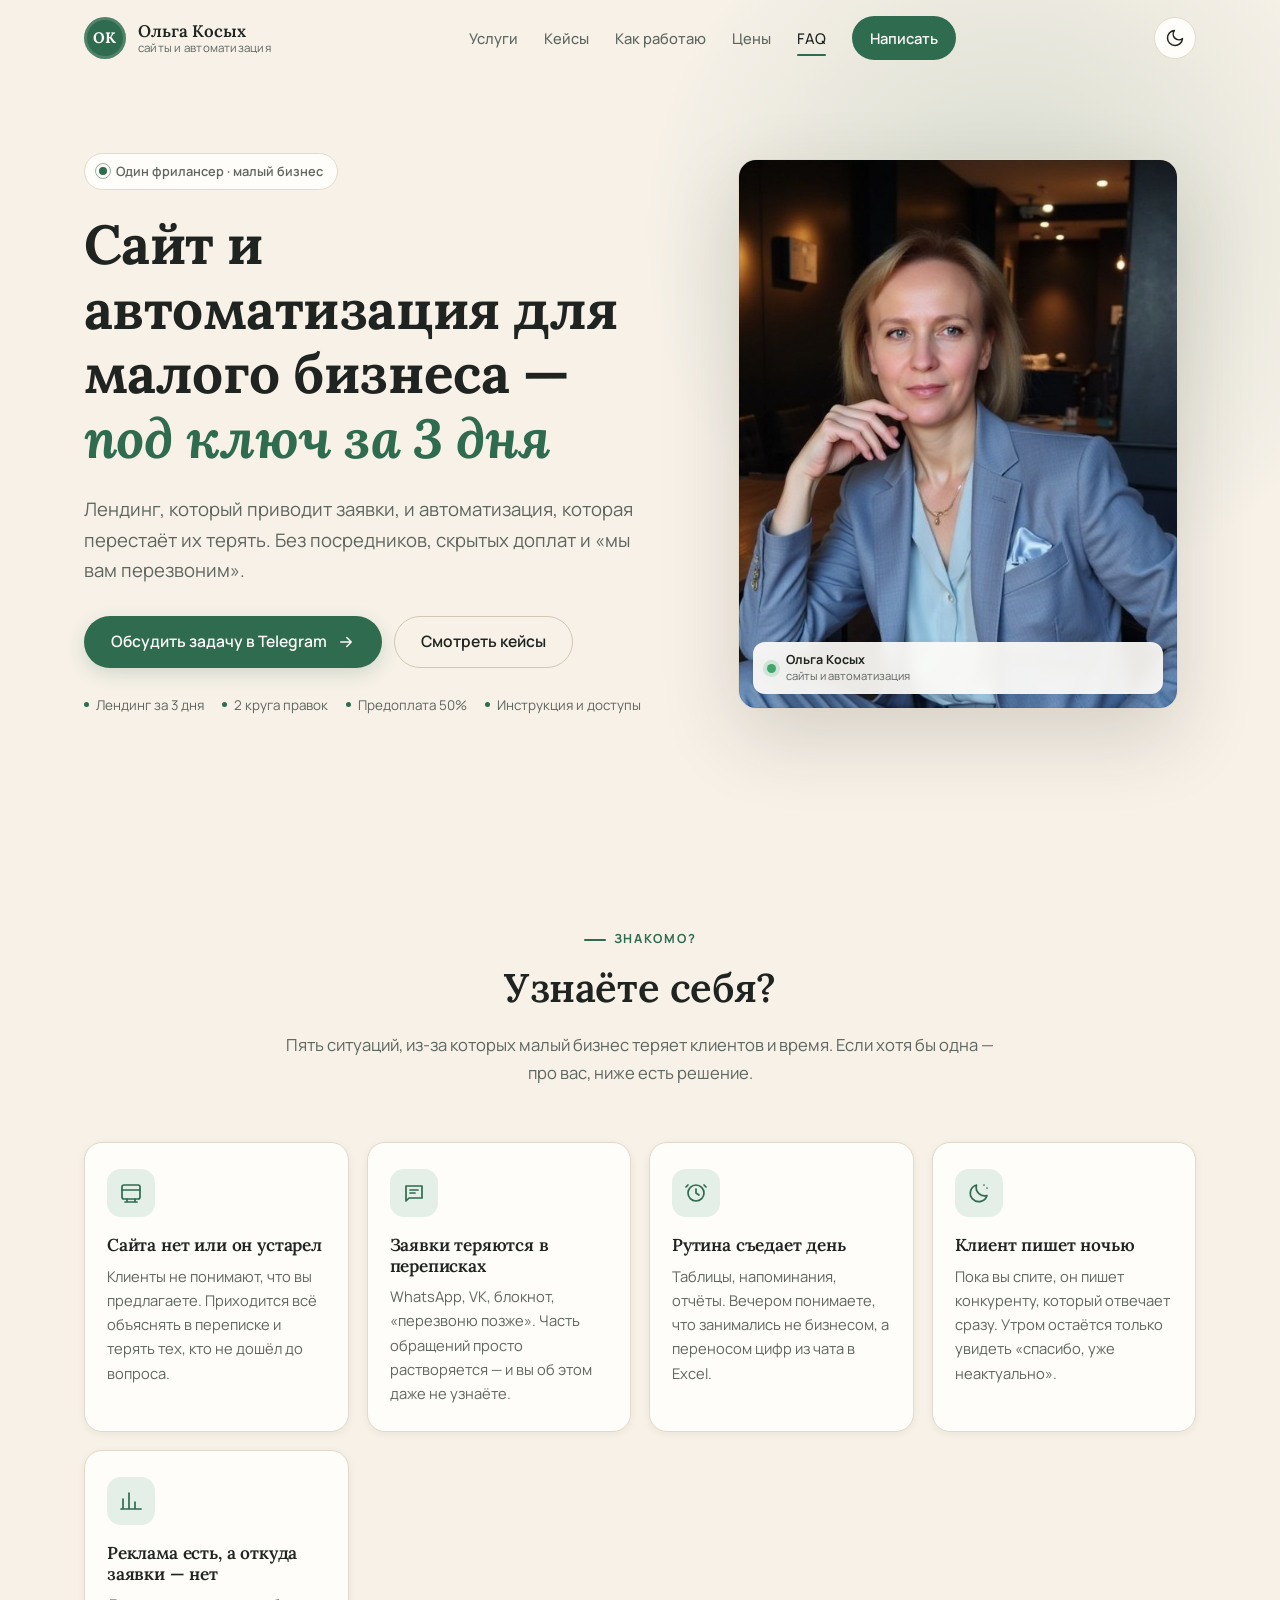
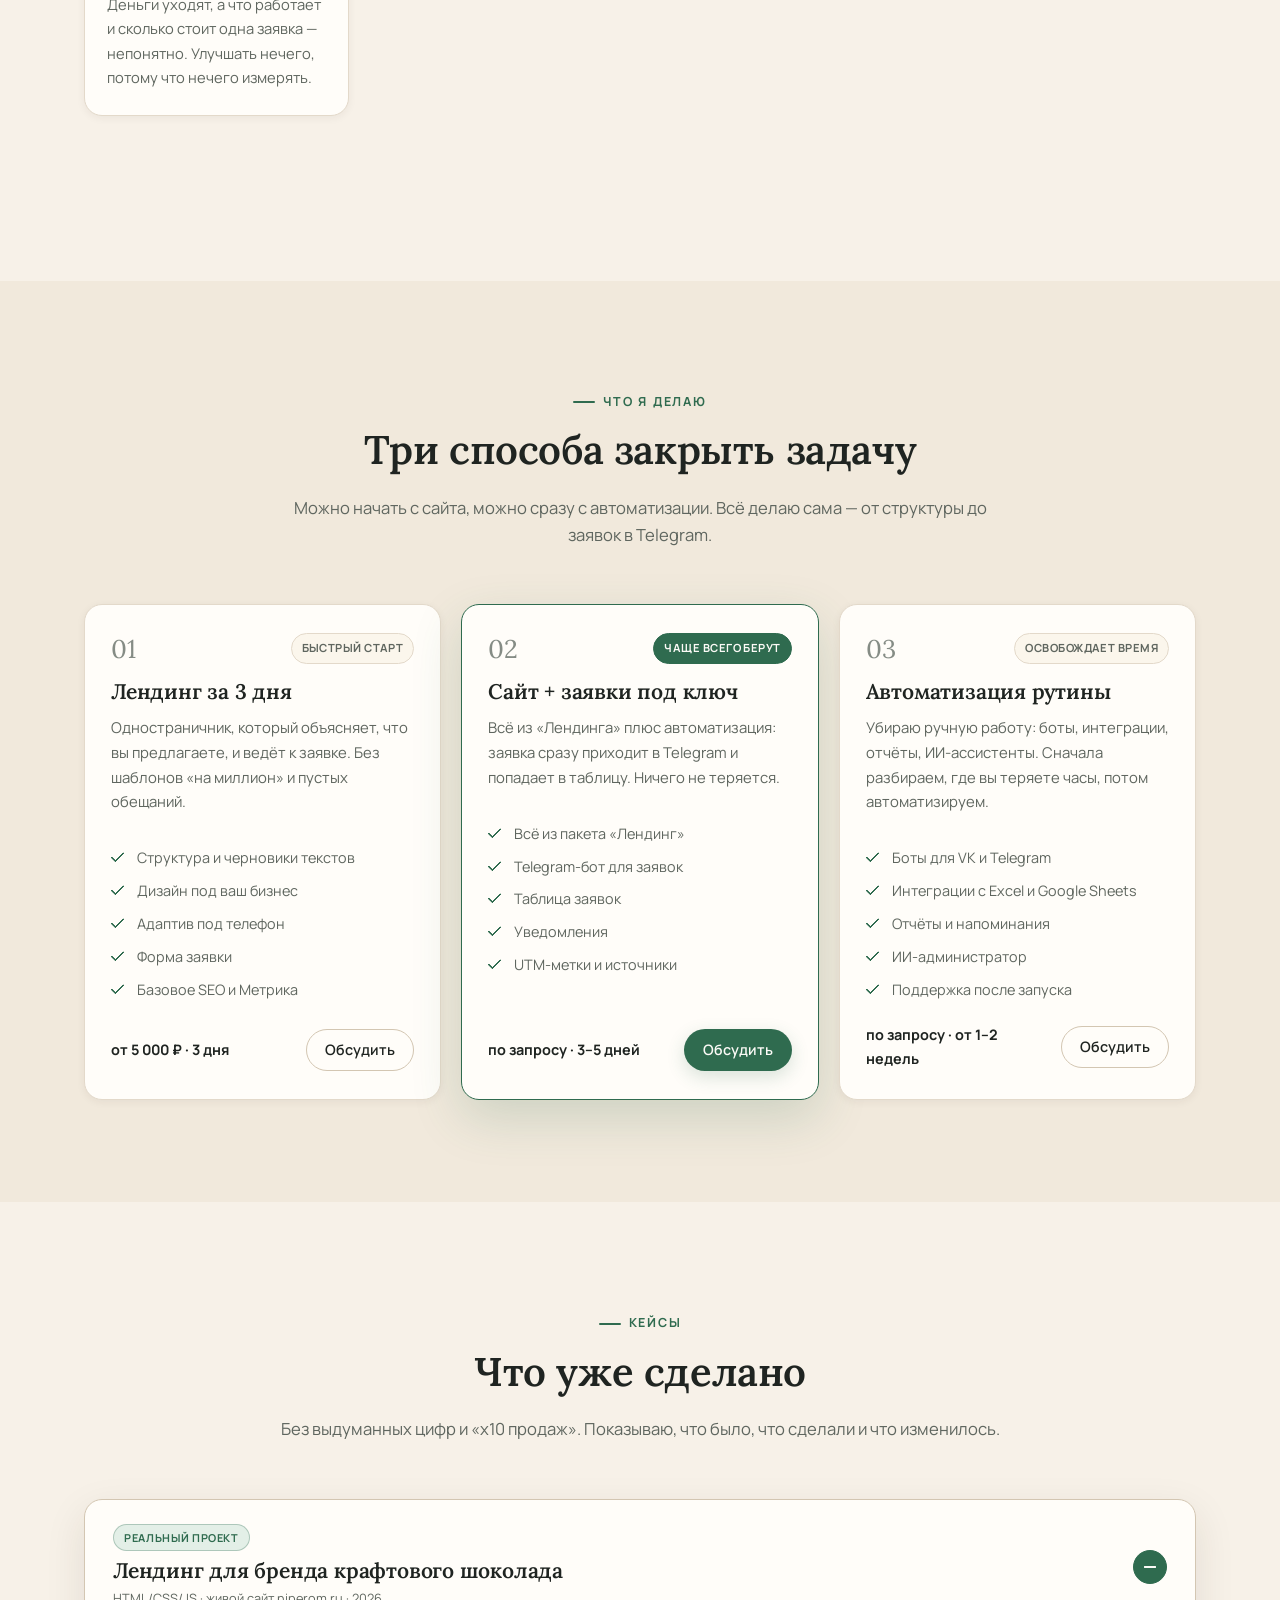
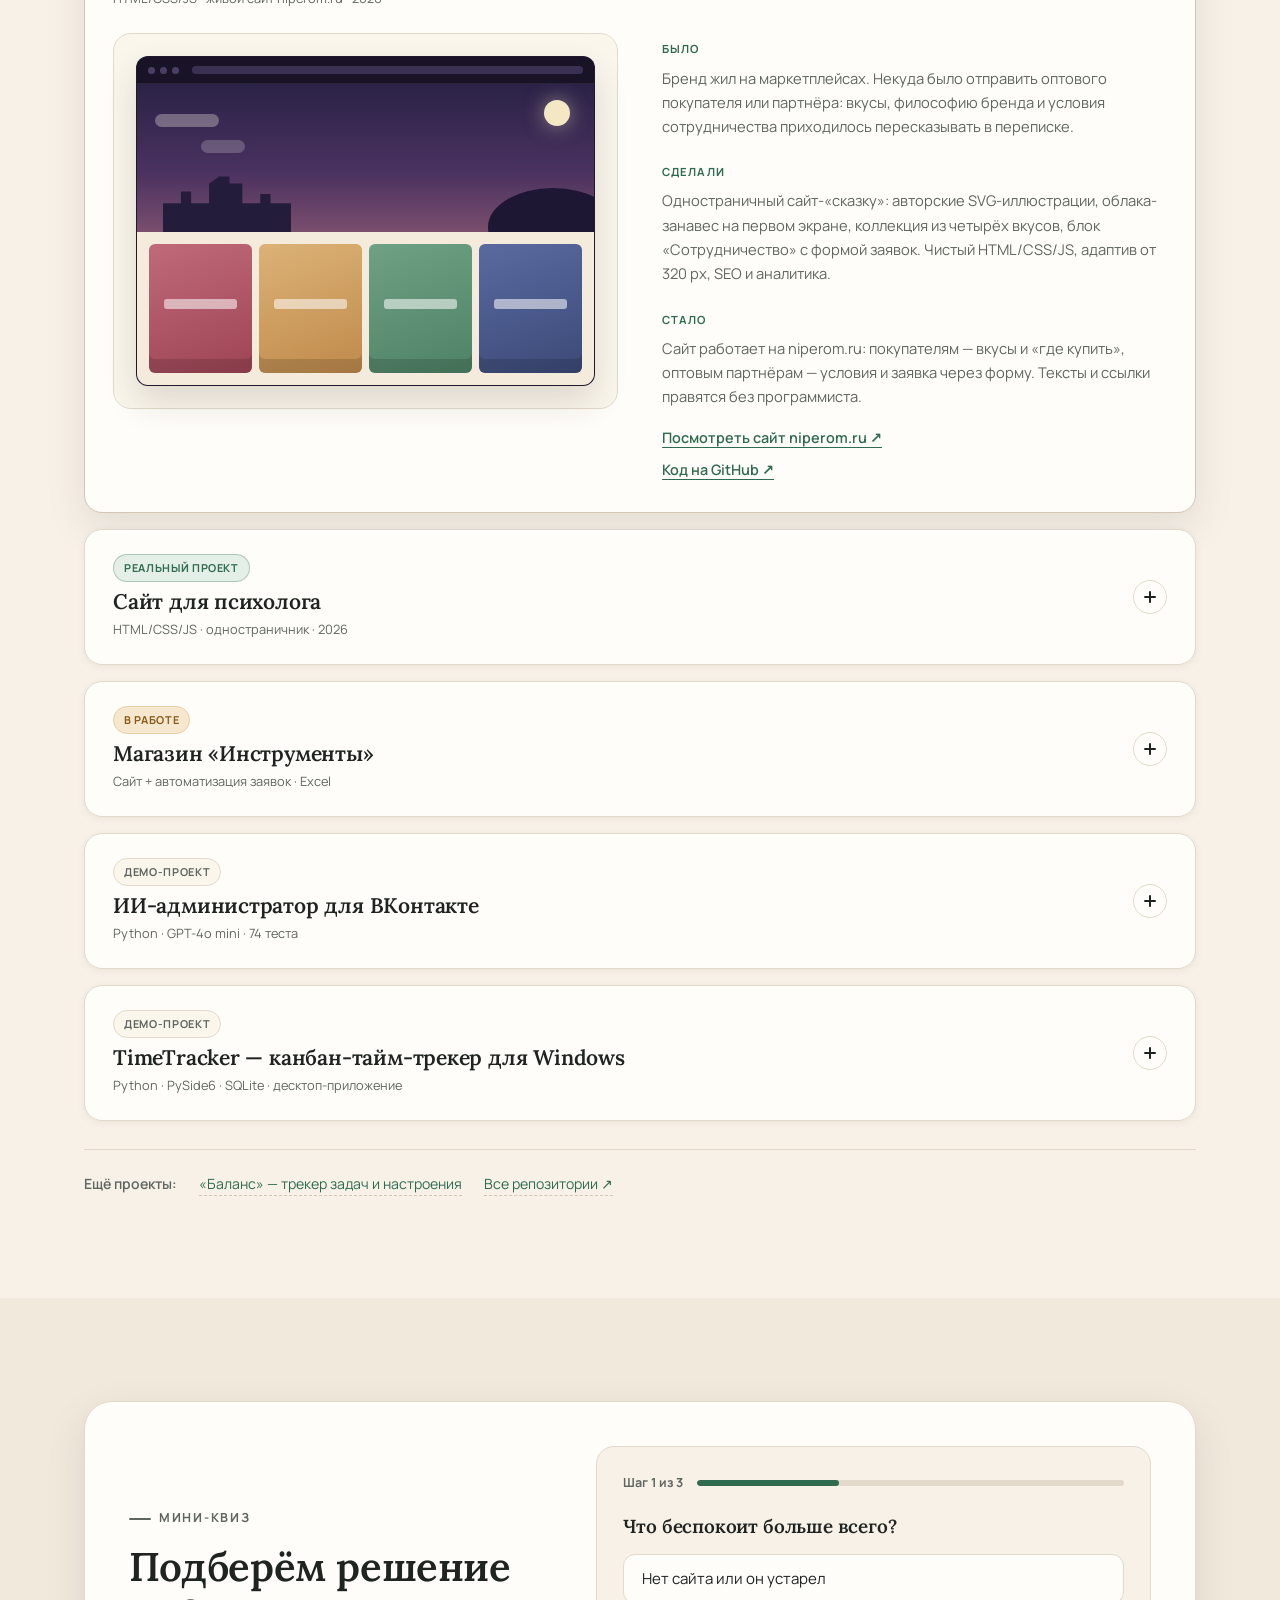
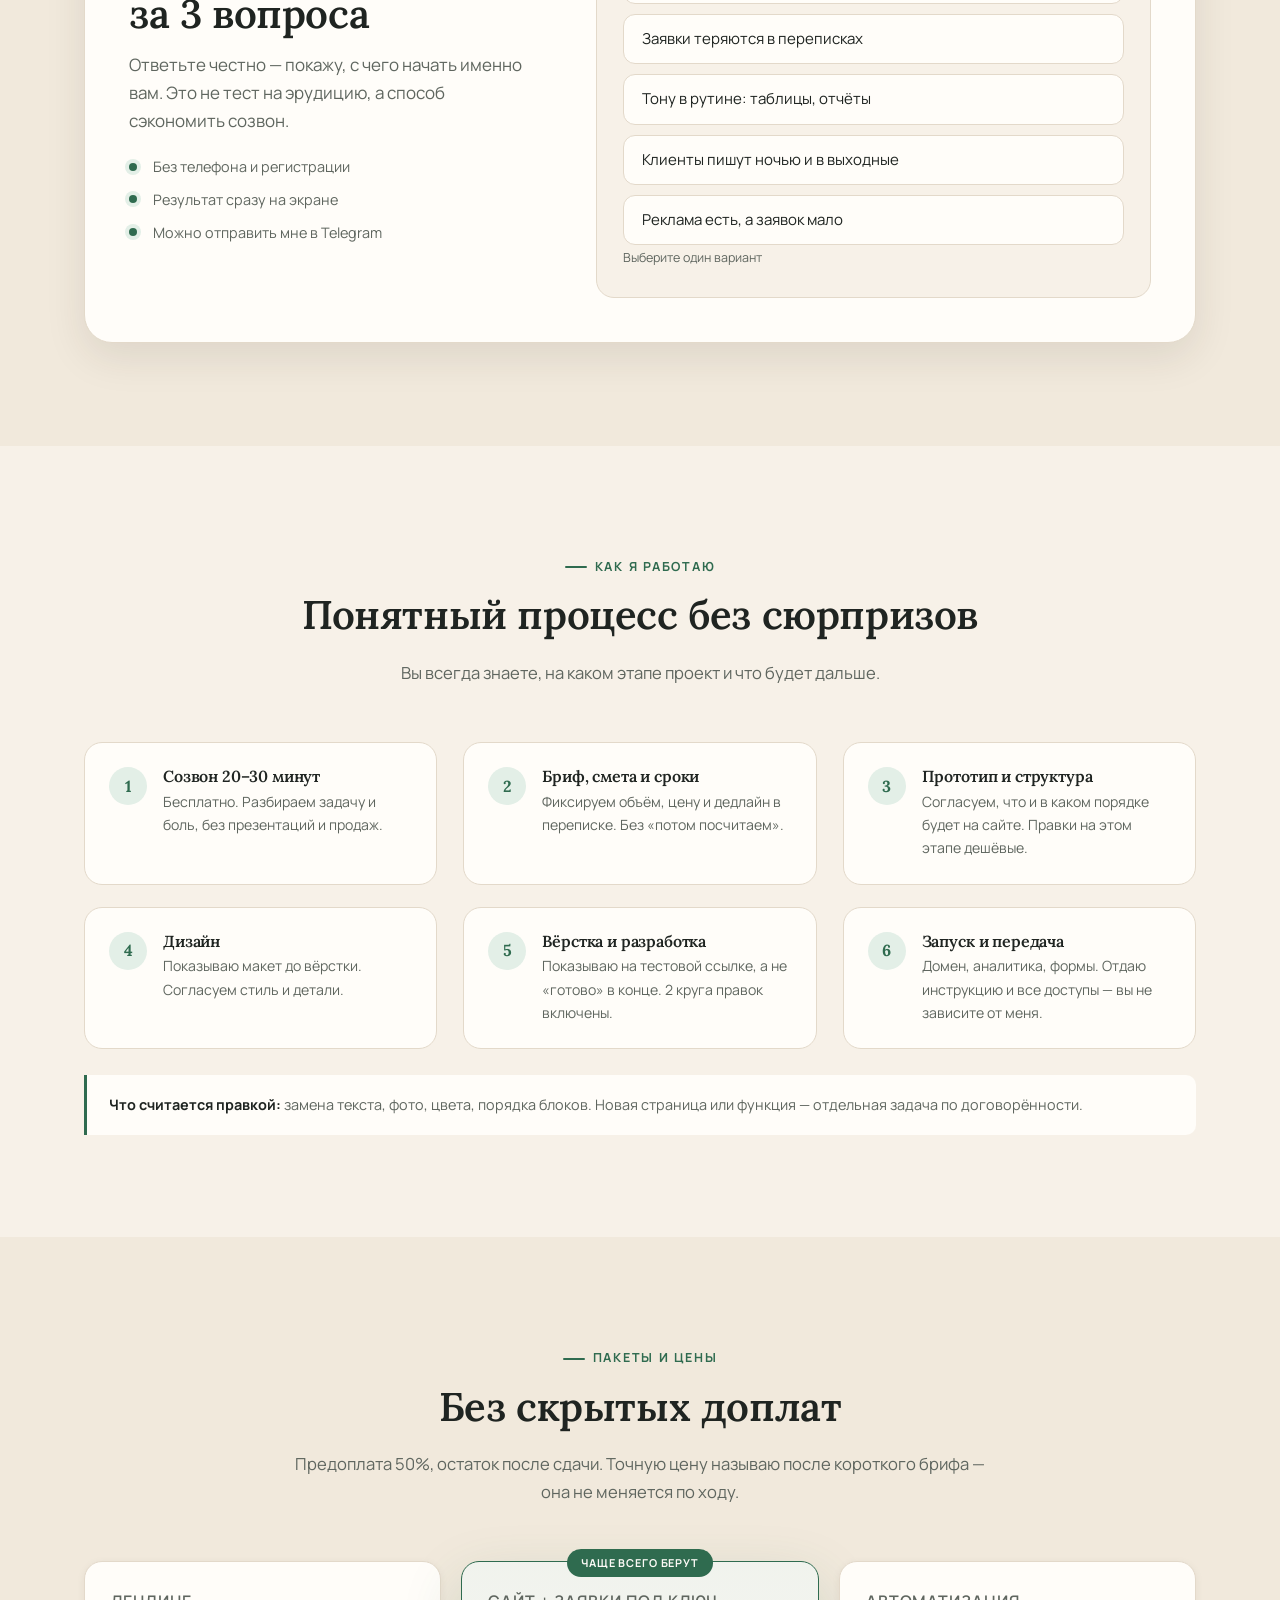
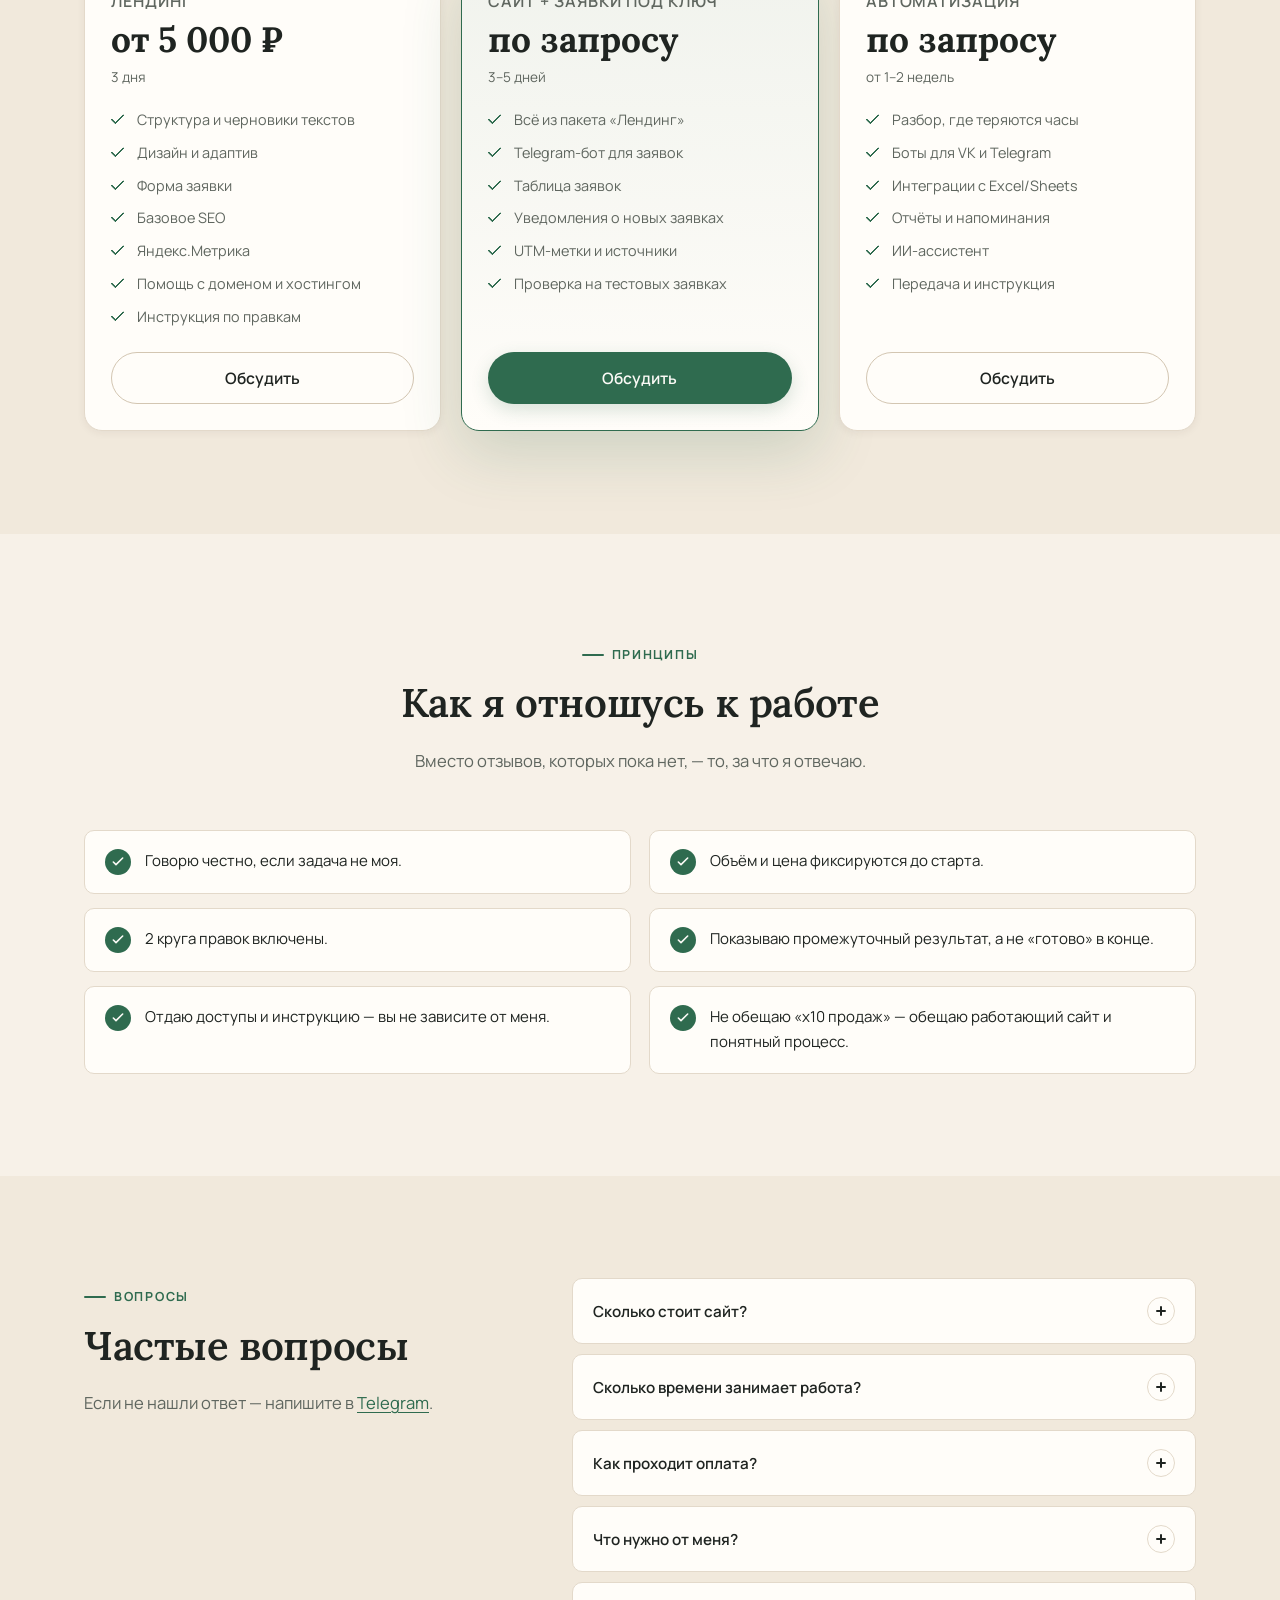
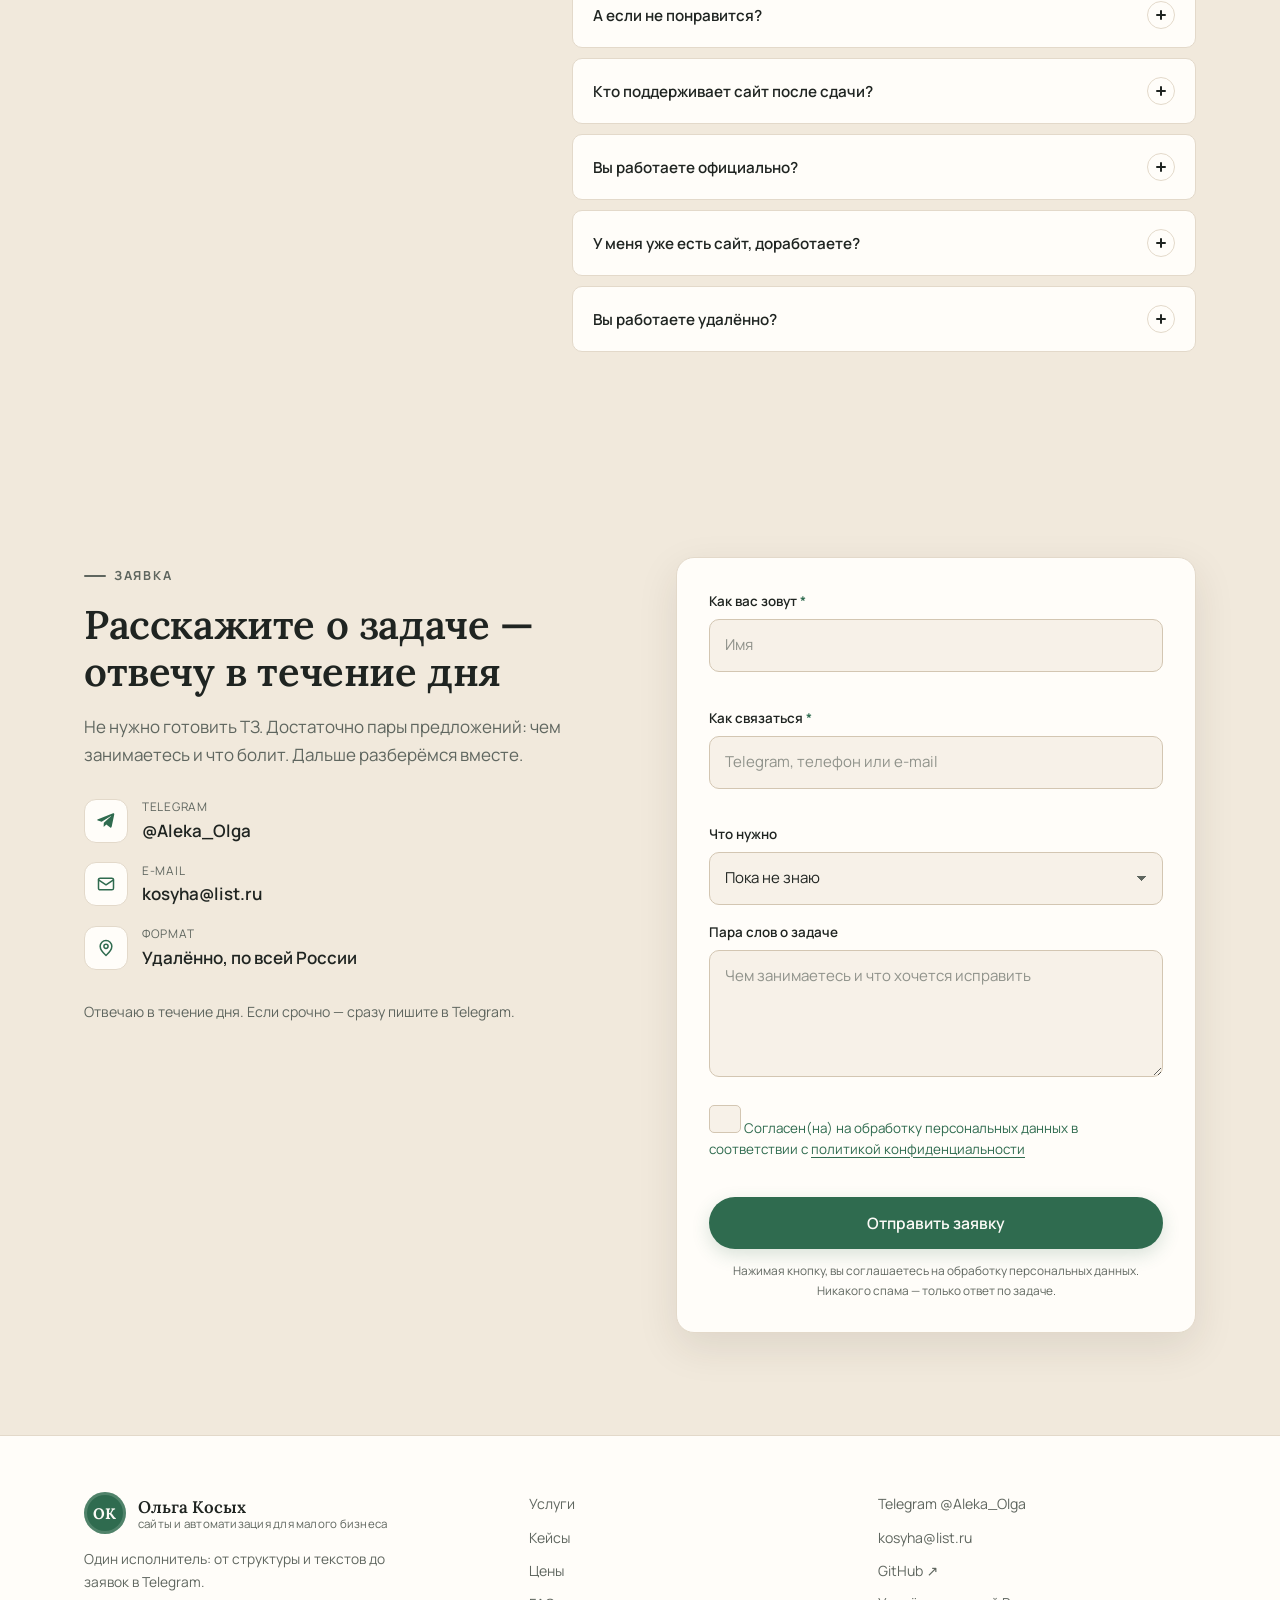
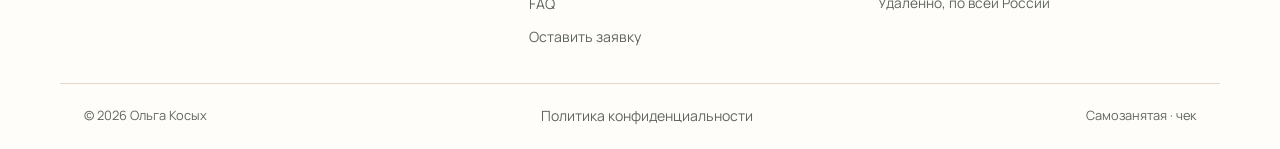
==== index.html @ 9d7d94f8 "Домен kosyhafrilanser.ru: canonical, OG, sitemap, robots, README, DNS/IP reg.ru" ====
<!DOCTYPE html>
<html lang="ru">
<head>
  <meta charset="utf-8">
  <meta name="viewport" content="width=device-width, initial-scale=1">
  <title>Сайты и автоматизация для малого бизнеса — Ольга Косых</title>
  <meta name="description" content="Лендинг за 3 дня и автоматизация заявок для малого бизнеса. Сайт под ключ, заявки в Telegram, без посредников и скрытых доплат. Ольга Косых.">
  <link rel="canonical" href="https://kosyhafrilanser.ru/">
  <meta name="theme-color" content="#F7F1E8" media="(prefers-color-scheme: light)">
  <meta name="theme-color" content="#141816" media="(prefers-color-scheme: dark)">

  <meta property="og:type" content="website">
  <meta property="og:locale" content="ru_RU">
  <meta property="og:site_name" content="Ольга Косых">
  <meta property="og:title" content="Сайты и автоматизация для малого бизнеса — Ольга Косых">
  <meta property="og:description" content="Лендинг за 3 дня, заявки в Telegram и автоматизация рутины. Один исполнитель, понятные сроки и цена.">
  <meta property="og:url" content="https://kosyhafrilanser.ru/">
  <meta property="og:image" content="https://kosyhafrilanser.ru/assets/img/og-image.jpg">
  <meta property="og:image:width" content="1200">
  <meta property="og:image:height" content="630">
  <meta name="twitter:card" content="summary_large_image">
  <meta name="twitter:title" content="Сайты и автоматизация для малого бизнеса — Ольга Косых">
  <meta name="twitter:description" content="Лендинг за 3 дня, заявки в Telegram и автоматизация рутины.">
  <meta name="twitter:image" content="https://kosyhafrilanser.ru/assets/img/og-image.jpg">

  <link rel="icon" href="assets/img/favicon.svg" type="image/svg+xml">
  <link rel="apple-touch-icon" href="assets/img/favicon.svg">

  <link rel="preconnect" href="https://fonts.googleapis.com">
  <link rel="preconnect" href="https://fonts.gstatic.com" crossorigin>
  <link rel="stylesheet" href="https://fonts.googleapis.com/css2?family=Lora:wght@500;600;700&family=Manrope:wght@400;500;600;700&display=swap">
  <link rel="stylesheet" href="css/styles.css?v=2">

  <script>
    // Тема применяется до отрисовки, чтобы не было мигания
    (function () {
      document.documentElement.classList.add('js');
      try {
        var saved = localStorage.getItem('theme');
        var theme = saved || (window.matchMedia('(prefers-color-scheme: dark)').matches ? 'dark' : 'light');
        document.documentElement.setAttribute('data-theme', theme);
      } catch (e) {
        document.documentElement.setAttribute('data-theme', 'light');
      }
    })();
  </script>

  <script type="application/ld+json">
  {
    "@context": "https://schema.org",
    "@type": "ProfessionalService",
    "name": "Ольга Косых — сайты и автоматизация для малого бизнеса",
    "description": "Лендинги за 3 дня и автоматизация заявок для малого бизнеса. Сайт под ключ, заявки в Telegram, интеграции с таблицами.",
    "url": "https://kosyhafrilanser.ru/",
    "image": "https://kosyhafrilanser.ru/assets/img/og-image.jpg",
    "areaServed": "Россия",
    "founder": { "@type": "Person", "name": "Ольга Косых" },
    "sameAs": ["https://github.com/lazyness680-gif", "https://t.me/Aleka_Olga"],
    "priceRange": "от 5 000 ₽",
    "makesOffer": [
      { "@type": "Offer", "name": "Лендинг", "price": "5000", "priceCurrency": "RUB" },
      { "@type": "Offer", "name": "Сайт + заявки под ключ" },
      { "@type": "Offer", "name": "Автоматизация рутины" }
    ]
  }
  </script>
  <script type="application/ld+json">
  {
    "@context": "https://schema.org",
    "@type": "FAQPage",
    "mainEntity": [
      { "@type": "Question", "name": "Сколько стоит сайт?", "acceptedAnswer": { "@type": "Answer", "text": "Лендинг — от 5 000 ₽. Стоимость сайта с автоматизацией и отдельных задач обсуждаем после брифа." } },
      { "@type": "Question", "name": "Сколько времени занимает работа?", "acceptedAnswer": { "@type": "Answer", "text": "Лендинг — 3 дня. Автоматизация — от 1–2 недель в зависимости от задачи." } },
      { "@type": "Question", "name": "Как проходит оплата?", "acceptedAnswer": { "@type": "Answer", "text": "Предоплата 50%, остаток — после сдачи." } },
      { "@type": "Question", "name": "Вы работаете официально?", "acceptedAnswer": { "@type": "Answer", "text": "Да, оформляюсь как самозанятая и выдаю чек." } }
    ]
  }
  </script>
</head>
<body>
<a class="skip-link" href="#main">Перейти к содержанию</a>

<header class="site-header" id="header">
  <div class="container header-inner">
    <a class="brand" href="#top">
      <span class="brand-mark" aria-hidden="true">ОК</span>
      <span class="brand-text">
        <strong>Ольга Косых</strong>
        <small>сайты и автоматизация</small>
      </span>
    </a>

    <nav class="nav" id="nav" aria-label="Основная навигация">
      <a href="#services">Услуги</a>
      <a href="#cases">Кейсы</a>
      <a href="#process">Как работаю</a>
      <a href="#pricing">Цены</a>
      <a href="#faq">FAQ</a>
      <a class="nav-cta" href="https://t.me/Aleka_Olga" target="_blank" rel="noopener">Написать</a>
    </nav>

    <div class="header-actions">
      <button class="theme-toggle" type="button" id="theme-toggle" aria-label="Переключить тему" title="Переключить тему">
        <svg class="icon icon-sun" width="20" height="20" viewBox="0 0 24 24" fill="none" stroke="currentColor" stroke-width="1.8" stroke-linecap="round" aria-hidden="true">
          <circle cx="12" cy="12" r="4"></circle><path d="M12 2v2M12 20v2M4.9 4.9l1.4 1.4M17.7 17.7l1.4 1.4M2 12h2M20 12h2M4.9 19.1l1.4-1.4M17.7 6.3l1.4-1.4"></path>
        </svg>
        <svg class="icon icon-moon" width="20" height="20" viewBox="0 0 24 24" fill="none" stroke="currentColor" stroke-width="1.8" stroke-linecap="round" stroke-linejoin="round" aria-hidden="true">
          <path d="M21 12.8A9 9 0 1 1 11.2 3a7 7 0 0 0 9.8 9.8Z"></path>
        </svg>
      </button>
      <button class="burger" type="button" id="burger" aria-label="Открыть меню" aria-expanded="false" aria-controls="nav">
        <span></span><span></span><span></span>
      </button>
    </div>
  </div>
</header>

<main id="main">
  <!-- HERO -->
  <section class="hero" id="top">
    <div class="hero-glow" aria-hidden="true"></div>
    <div class="container hero-grid">
      <div class="hero-copy reveal">
        <p class="badge"><span class="pulse" aria-hidden="true"></span> Один фрилансер · малый бизнес</p>
        <h1>Сайт и автоматизация для малого бизнеса — <em>под ключ за 3 дня</em></h1>
        <p class="lead">Лендинг, который приводит заявки, и автоматизация, которая перестаёт их терять. Без посредников, скрытых доплат и «мы вам перезвоним».</p>
        <div class="hero-actions">
          <a class="btn btn-primary" href="https://t.me/Aleka_Olga" target="_blank" rel="noopener" data-goal="tg_click">
            Обсудить задачу в Telegram
            <svg width="18" height="18" viewBox="0 0 24 24" fill="none" stroke="currentColor" stroke-width="2" stroke-linecap="round" stroke-linejoin="round" aria-hidden="true"><path d="M5 12h14M13 6l6 6-6 6"></path></svg>
          </a>
          <a class="btn btn-ghost" href="#cases">Смотреть кейсы</a>
        </div>
        <ul class="trust-chips" aria-label="Условия работы">
          <li>Лендинг за 3 дня</li>
          <li>2 круга правок</li>
          <li>Предоплата 50%</li>
          <li>Инструкция и доступы</li>
        </ul>
      </div>

      <div class="hero-media reveal" data-delay="120">
        <div class="photo-frame">
          <img src="assets/img/olga.jpg?v=2" alt="Ольга Косых" width="635" height="686" fetchpriority="high">
          <div class="photo-caption">
            <span class="status-dot" aria-hidden="true"></span>
            <span><strong>Ольга Косых</strong><small>сайты и автоматизация</small></span>
          </div>
        </div>
      </div>
    </div>
  </section>

  <!-- PAINS -->
  <section class="section" id="pains">
    <div class="container">
      <div class="section-head reveal">
        <p class="eyebrow">Знакомо?</p>
        <h2>Узнаёте себя?</h2>
        <p class="section-sub">Пять ситуаций, из-за которых малый бизнес теряет клиентов и время. Если хотя бы одна — про вас, ниже есть решение.</p>
      </div>

      <div class="pain-grid">
        <article class="pain-card reveal">
          <span class="pain-icon" aria-hidden="true">
            <svg width="24" height="24" viewBox="0 0 24 24" fill="none" stroke="currentColor" stroke-width="1.7" stroke-linecap="round" stroke-linejoin="round"><rect x="3" y="4" width="18" height="14" rx="2"></rect><path d="M3 9h18M8 18v3M16 18v3M6 21h12"></path></svg>
          </span>
          <h3>Сайта нет или он устарел</h3>
          <p>Клиенты не понимают, что вы предлагаете. Приходится всё объяснять в переписке и терять тех, кто не дошёл до вопроса.</p>
        </article>

        <article class="pain-card reveal" data-delay="60">
          <span class="pain-icon" aria-hidden="true">
            <svg width="24" height="24" viewBox="0 0 24 24" fill="none" stroke="currentColor" stroke-width="1.7" stroke-linecap="round" stroke-linejoin="round"><path d="M4 5h16v12H7l-3 3V5Z"></path><path d="M8 9h8M8 12h5"></path></svg>
          </span>
          <h3>Заявки теряются в переписках</h3>
          <p>WhatsApp, VK, блокнот, «перезвоню позже». Часть обращений просто растворяется — и вы об этом даже не узнаёте.</p>
        </article>

        <article class="pain-card reveal" data-delay="120">
          <span class="pain-icon" aria-hidden="true">
            <svg width="24" height="24" viewBox="0 0 24 24" fill="none" stroke="currentColor" stroke-width="1.7" stroke-linecap="round" stroke-linejoin="round"><circle cx="12" cy="12" r="8"></circle><path d="M12 8v4l3 2"></path><path d="M4 4 2 6M20 4l2 2"></path></svg>
          </span>
          <h3>Рутина съедает день</h3>
          <p>Таблицы, напоминания, отчёты. Вечером понимаете, что занимались не бизнесом, а переносом цифр из чата в Excel.</p>
        </article>

        <article class="pain-card reveal" data-delay="180">
          <span class="pain-icon" aria-hidden="true">
            <svg width="24" height="24" viewBox="0 0 24 24" fill="none" stroke="currentColor" stroke-width="1.7" stroke-linecap="round" stroke-linejoin="round"><path d="M20 14.5A8.5 8.5 0 0 1 9.5 4a8.5 8.5 0 1 0 10.5 10.5Z"></path><path d="M17 4h.01M20 7h.01"></path></svg>
          </span>
          <h3>Клиент пишет ночью</h3>
          <p>Пока вы спите, он пишет конкуренту, который отвечает сразу. Утром остаётся только увидеть «спасибо, уже неактуально».</p>
        </article>

        <article class="pain-card reveal" data-delay="240">
          <span class="pain-icon" aria-hidden="true">
            <svg width="24" height="24" viewBox="0 0 24 24" fill="none" stroke="currentColor" stroke-width="1.7" stroke-linecap="round" stroke-linejoin="round"><path d="M4 20V10M10 20V4M16 20v-7M22 20H2"></path></svg>
          </span>
          <h3>Реклама есть, а откуда заявки — нет</h3>
          <p>Деньги уходят, а что работает и сколько стоит одна заявка — непонятно. Улучшать нечего, потому что нечего измерять.</p>
        </article>
      </div>

      <p class="pains-note reveal">Если хотя бы один пункт про вас — <a href="#services">ниже я покажу, что с этим делать</a>.</p>
    </div>
  </section>

  <!-- SERVICES -->
  <section class="section section-alt" id="services">
    <div class="container">
      <div class="section-head reveal">
        <p class="eyebrow">Что я делаю</p>
        <h2>Три способа закрыть задачу</h2>
        <p class="section-sub">Можно начать с сайта, можно сразу с автоматизации. Всё делаю сама — от структуры до заявок в Telegram.</p>
      </div>

      <div class="service-grid">
        <article class="service-card reveal">
          <div class="service-top">
            <span class="service-num" aria-hidden="true">01</span>
            <span class="service-tag">Быстрый старт</span>
          </div>
          <h3>Лендинг за 3 дня</h3>
          <p>Одностраничник, который объясняет, что вы предлагаете, и ведёт к заявке. Без шаблонов «на миллион» и пустых обещаний.</p>
          <ul class="check-list">
            <li>Структура и черновики текстов</li>
            <li>Дизайн под ваш бизнес</li>
            <li>Адаптив под телефон</li>
            <li>Форма заявки</li>
            <li>Базовое SEO и Метрика</li>
          </ul>
          <div class="service-foot">
            <span class="price">от 5 000 ₽ · 3 дня</span>
            <a class="btn btn-small btn-ghost" href="https://t.me/Aleka_Olga" target="_blank" rel="noopener" data-goal="tg_click">Обсудить</a>
          </div>
        </article>

        <article class="service-card service-card--featured reveal" data-delay="80">
          <div class="service-top">
            <span class="service-num" aria-hidden="true">02</span>
            <span class="service-tag service-tag--hot">Чаще всего берут</span>
          </div>
          <h3>Сайт + заявки под ключ</h3>
          <p>Всё из «Лендинга» плюс автоматизация: заявка сразу приходит в Telegram и попадает в таблицу. Ничего не теряется.</p>
          <ul class="check-list">
            <li>Всё из пакета «Лендинг»</li>
            <li>Telegram-бот для заявок</li>
            <li>Таблица заявок</li>
            <li>Уведомления</li>
            <li>UTM-метки и источники</li>
          </ul>
          <div class="service-foot">
            <span class="price">по запросу · 3–5 дней</span>
            <a class="btn btn-small btn-primary" href="https://t.me/Aleka_Olga" target="_blank" rel="noopener" data-goal="tg_click">Обсудить</a>
          </div>
        </article>

        <article class="service-card reveal" data-delay="160">
          <div class="service-top">
            <span class="service-num" aria-hidden="true">03</span>
            <span class="service-tag">Освобождает время</span>
          </div>
          <h3>Автоматизация рутины</h3>
          <p>Убираю ручную работу: боты, интеграции, отчёты, ИИ-ассистенты. Сначала разбираем, где вы теряете часы, потом автоматизируем.</p>
          <ul class="check-list">
            <li>Боты для VK и Telegram</li>
            <li>Интеграции с Excel и Google Sheets</li>
            <li>Отчёты и напоминания</li>
            <li>ИИ-администратор</li>
            <li>Поддержка после запуска</li>
          </ul>
          <div class="service-foot">
            <span class="price">по запросу · от 1–2 недель</span>
            <a class="btn btn-small btn-ghost" href="https://t.me/Aleka_Olga" target="_blank" rel="noopener" data-goal="tg_click">Обсудить</a>
          </div>
        </article>
      </div>
    </div>
  </section>

  <!-- CASES -->
  <section class="section" id="cases">
    <div class="container">
      <div class="section-head reveal">
        <p class="eyebrow">Кейсы</p>
        <h2>Что уже сделано</h2>
        <p class="section-sub">Без выдуманных цифр и «х10 продаж». Показываю, что было, что сделали и что изменилось.</p>
      </div>

      <div class="cases-list">
        <!-- Кейс: лендинг для бренда крафтового шоколада (реальный проект, живой сайт) -->
        <details class="case reveal" open>
          <summary class="case-summary">
            <span class="case-status case-status--real">Реальный проект</span>
            <h3>Лендинг для бренда крафтового шоколада</h3>
            <span class="case-meta">HTML/CSS/JS · живой сайт niperom.ru · 2026</span>
            <span class="acc-icon" aria-hidden="true"></span>
          </summary>
          <div class="case-body">
            <div class="case-visual case-visual--choco" aria-hidden="true">
              <div class="browser">
                <div class="browser-bar"><span></span><span></span><span></span><i></i></div>
                <div class="browser-body">
                  <div class="choco-sky">
                    <span class="choco-moon"></span>
                    <span class="choco-cloud choco-cloud--a"></span>
                    <span class="choco-cloud choco-cloud--b"></span>
                    <b class="choco-castle"></b>
                    <i class="choco-hill"></i>
                  </div>
                  <div class="choco-row">
                    <span class="choco choco--ruby"></span>
                    <span class="choco choco--caramel"></span>
                    <span class="choco choco--forest"></span>
                    <span class="choco choco--midnight"></span>
                  </div>
                </div>
              </div>
            </div>
            <div class="case-text">
              <div class="case-block">
                <span class="case-label">Было</span>
                <p>Бренд жил на маркетплейсах. Некуда было отправить оптового покупателя или партнёра: вкусы, философию бренда и условия сотрудничества приходилось пересказывать в переписке.</p>
              </div>
              <div class="case-block">
                <span class="case-label">Сделали</span>
                <p>Одностраничный сайт-«сказку»: авторские SVG-иллюстрации, облака-занавес на первом экране, коллекция из четырёх вкусов, блок «Сотрудничество» с формой заявок. Чистый HTML/CSS/JS, адаптив от 320 px, SEO и аналитика.</p>
              </div>
              <div class="case-block">
                <span class="case-label">Стало</span>
                <p>Сайт работает на niperom.ru: покупателям — вкусы и «где купить», оптовым партнёрам — условия и заявка через форму. Тексты и ссылки правятся без программиста.</p>
              </div>
              <div class="case-links">
                <a class="text-link" href="https://www.niperom.ru/" target="_blank" rel="noopener">Посмотреть сайт niperom.ru <span aria-hidden="true">↗</span></a>
                <a class="text-link" href="https://github.com/lazyness680-gif/niperom-landing" target="_blank" rel="noopener">Код на GitHub <span aria-hidden="true">↗</span></a>
              </div>
            </div>
          </div>
        </details>

        <!-- Кейс: сайт для психолога (реальный проект, клиент обезличен) -->
        <details class="case reveal">
          <summary class="case-summary">
            <span class="case-status case-status--real">Реальный проект</span>
            <h3>Сайт для психолога</h3>
            <span class="case-meta">HTML/CSS/JS · одностраничник · 2026</span>
            <span class="acc-icon" aria-hidden="true"></span>
          </summary>
          <div class="case-body">
            <div class="case-visual case-visual--psy" aria-hidden="true">
              <div class="browser">
                <div class="browser-bar"><span></span><span></span><span></span><i></i></div>
                <div class="browser-body">
                  <div class="sk-nav"><b></b><span></span><span></span><span></span></div>
                  <div class="sk-hero">
                    <div class="sk-lines"><b></b><i></i><i></i><u></u></div>
                    <div class="sk-photo"></div>
                  </div>
                  <div class="sk-cards"><span></span><span></span><span></span></div>
                </div>
              </div>
            </div>
            <div class="case-text">
              <div class="case-block">
                <span class="case-label">Было</span>
                <p>Клиенты приходили по сарафану. Некуда было отправить ссылку с услугами и ценами — всё объяснялось вручную в переписке.</p>
              </div>
              <div class="case-block">
                <span class="case-label">Сделали</span>
                <p>Одностраничный сайт: структура услуг, блок о подходе, форма записи, адаптив под телефон и базовое SEO. Без конструкторов и тяжёлых фреймворков.</p>
              </div>
              <div class="case-block">
                <span class="case-label">Стало</span>
                <p>Запись идёт через сайт, услуги и цены описаны — меньше времени уходит на первичные вопросы. Клиенту достаточно одной ссылки.</p>
              </div>
              <a class="text-link" href="https://github.com/lazyness680-gif/psyhonline-site" target="_blank" rel="noopener">Посмотреть код на GitHub <span aria-hidden="true">↗</span></a>
            </div>
          </div>
        </details>

        <details class="case reveal">
          <summary class="case-summary">
            <span class="case-status case-status--wip">В работе</span>
            <h3>Магазин «Инструменты»</h3>
            <span class="case-meta">Сайт + автоматизация заявок · Excel</span>
            <span class="acc-icon" aria-hidden="true"></span>
          </summary>
          <div class="case-body">
            <div class="case-visual case-visual--tools" aria-hidden="true">
              <div class="browser">
                <div class="browser-bar"><span></span><span></span><span></span><i></i></div>
                <div class="browser-body">
                  <div class="sk-nav"><b></b><span></span><span></span><span></span></div>
                  <div class="sk-shop">
                    <span></span><span></span><span></span><span></span><span></span><span></span>
                  </div>
                  <div class="sk-line"></div>
                </div>
              </div>
            </div>
            <div class="case-text">
              <div class="case-block">
                <span class="case-label">Было</span>
                <p>Заявки приходили в разные каналы, терялись в переписках и записывались вручную. Часть обращений оставалась без ответа.</p>
              </div>
              <div class="case-block">
                <span class="case-label">Делаем</span>
                <p>Сайт магазина и автоматизацию: заявки собираются в одном месте, попадают в Telegram и в таблицу Excel. Ничего не нужно переносить руками.</p>
              </div>
              <div class="case-block">
                <span class="case-label">Ожидаемый результат</span>
                <p>Заявки перестают теряться, ручная обработка сокращается в разы. После запуска добавлю фактические показатели — без придуманных цифр.</p>
              </div>
            </div>
          </div>
        </details>

        <details class="case reveal">
          <summary class="case-summary">
            <span class="case-status case-status--demo">Демо-проект</span>
            <h3>ИИ-администратор для ВКонтакте</h3>
            <span class="case-meta">Python · GPT-4o mini · 74 теста</span>
            <span class="acc-icon" aria-hidden="true"></span>
          </summary>
          <div class="case-body">
            <div class="case-visual case-visual--bot" aria-hidden="true">
              <div class="chat-mock">
                <div class="chat-msg chat-msg--in">Здравствуйте! Хочу записаться на проверку зрения</div>
                <div class="chat-msg chat-msg--out">Добрый день! У оптометриста есть 12:00 и 15:30. Записать вас?</div>
                <div class="chat-msg chat-msg--in">Да, на 12:00</div>
                <div class="chat-msg chat-msg--out">Готово. Заявка сохранена в Excel, администратору ушло уведомление ✓</div>
              </div>
            </div>
            <div class="case-text">
              <div class="case-block">
                <span class="case-label">Что это</span>
                <p>ИИ-администратор для сообщества ВКонтакте салона оптики: отвечает клиентам круглосуточно, консультирует по базе знаний и сам доводит до записи на услугу.</p>
              </div>
              <div class="case-block">
                <span class="case-label">Что внутри</span>
                <p>GPT-4o mini, запись только в реально свободные слоты по расписанию мастеров, заявки в Excel и уведомления администратору, защита от prompt injection, 74 автотеста.</p>
              </div>
              <div class="case-block">
                <span class="case-label">Зачем бизнесу</span>
                <p>Ночные и выходные сообщения не пропадают, администратор получает готовые заявки вместо очереди переписок. Это демо-проект, но здесь автоматизация — рабочий код, а не теория.</p>
              </div>
              <a class="text-link" href="https://github.com/lazyness680-gif/vk-ai-admin-bot" target="_blank" rel="noopener">Посмотреть код на GitHub <span aria-hidden="true">↗</span></a>
            </div>
          </div>
        </details>

        <!-- Кейс: TimeTracker (демо-проект) -->
        <details class="case reveal">
          <summary class="case-summary">
            <span class="case-status case-status--demo">Демо-проект</span>
            <h3>TimeTracker — канбан-тайм-трекер для Windows</h3>
            <span class="case-meta">Python · PySide6 · SQLite · десктоп-приложение</span>
            <span class="acc-icon" aria-hidden="true"></span>
          </summary>
          <div class="case-body">
            <div class="case-visual case-visual--tracker" aria-hidden="true">
              <div class="app-window">
                <div class="app-titlebar"><b></b><b></b><b></b><span>TimeTracker</span></div>
                <div class="app-body">
                  <div class="kanban">
                    <div class="kb-col"><i class="kb-title"></i><span class="kb-card"></span><span class="kb-card"></span></div>
                    <div class="kb-col"><i class="kb-title"></i><span class="kb-card kb-card--accent"></span><span class="kb-card"></span></div>
                    <div class="kb-col"><i class="kb-title"></i><span class="kb-card"></span></div>
                  </div>
                  <div class="app-timer"><b></b><i>00:25:14</i></div>
                </div>
              </div>
            </div>
            <div class="case-text">
              <div class="case-block">
                <span class="case-label">Что это</span>
                <p>Настольное приложение для учёта времени: канбан-доска, карточки задач, интервалы работы, профиль команды и отчёты. Две темы, без авторизации.</p>
              </div>
              <div class="case-block">
                <span class="case-label">Что внутри</span>
                <p>Python + PySide6 + SQLite. Данные хранятся локально, на компьютере пользователя, — никакого облака и лишних подписок.</p>
              </div>
              <div class="case-block">
                <span class="case-label">Зачем бизнесу</span>
                <p>Показывает, что помимо сайтов собираю и рабочие инструменты под конкретный процесс: тайм-трекер для команды, калькулятор смет, базу заявок.</p>
              </div>
              <a class="text-link" href="https://github.com/lazyness680-gif/TimeTracker" target="_blank" rel="noopener">Посмотреть код на GitHub <span aria-hidden="true">↗</span></a>
            </div>
          </div>
        </details>
      </div>

      <div class="more-projects reveal">
        <span class="more-label">Ещё проекты:</span>
        <a href="https://github.com/lazyness680-gif/balans" target="_blank" rel="noopener">«Баланс» — трекер задач и настроения</a>
        <a href="https://github.com/lazyness680-gif" target="_blank" rel="noopener">Все репозитории ↗</a>
      </div>
    </div>
  </section>

  <!-- QUIZ -->
  <section class="section section-alt" id="quiz">
    <div class="container">
      <div class="quiz-wrap reveal">
        <div class="quiz-intro">
          <p class="eyebrow">Мини-квиз</p>
          <h2>Подберём решение за 3 вопроса</h2>
          <p>Ответьте честно — покажу, с чего начать именно вам. Это не тест на эрудицию, а способ сэкономить созвон.</p>
          <ul class="quiz-points">
            <li>Без телефона и регистрации</li>
            <li>Результат сразу на экране</li>
            <li>Можно отправить мне в Telegram</li>
          </ul>
        </div>

        <div class="quiz-app" id="quiz-app">
          <div class="quiz-head">
            <span class="quiz-step-label" id="quiz-step-label">Шаг 1 из 3</span>
            <div class="quiz-progress" role="progressbar" aria-valuemin="1" aria-valuemax="3" aria-valuenow="1" aria-label="Прогресс квиза">
              <span id="quiz-progress-bar"></span>
            </div>
          </div>

          <div class="quiz-step" data-step="1">
            <h3>Что беспокоит больше всего?</h3>
            <div class="quiz-options">
              <button type="button" class="quiz-option" data-value="new-site">Нет сайта или он устарел</button>
              <button type="button" class="quiz-option" data-value="lost-leads">Заявки теряются в переписках</button>
              <button type="button" class="quiz-option" data-value="routine">Тону в рутине: таблицы, отчёты</button>
              <button type="button" class="quiz-option" data-value="night">Клиенты пишут ночью и в выходные</button>
              <button type="button" class="quiz-option" data-value="ads">Реклама есть, а заявок мало</button>
            </div>
          </div>

          <div class="quiz-step" data-step="2" hidden>
            <h3>Сайт уже есть?</h3>
            <div class="quiz-options">
              <button type="button" class="quiz-option" data-value="no-site">Нет, только соцсети и сарафан</button>
              <button type="button" class="quiz-option" data-value="old-site">Есть, но устарел</button>
              <button type="button" class="quiz-option" data-value="good-site">Есть, нормальный</button>
            </div>
          </div>

          <div class="quiz-step" data-step="3" hidden>
            <h3>Что важнее прямо сейчас?</h3>
            <div class="quiz-options">
              <button type="button" class="quiz-option" data-value="fast">Запуститься быстро</button>
              <button type="button" class="quiz-option" data-value="automate">Убрать ручную работу</button>
              <button type="button" class="quiz-option" data-value="advice">Пока не знаю, нужен совет</button>
            </div>
          </div>

          <div class="quiz-result" id="quiz-result" hidden aria-live="polite">
            <span class="quiz-result-tag">Ваш вариант</span>
            <h3 id="quiz-result-title"></h3>
            <p id="quiz-result-text"></p>
            <p class="quiz-result-price" id="quiz-result-price"></p>
            <div class="quiz-result-actions">
              <a class="btn btn-primary" id="quiz-tg" href="https://t.me/Aleka_Olga" target="_blank" rel="noopener" data-goal="quiz_tg_click">Обсудить в Telegram</a>
              <a class="btn btn-ghost" href="#pricing">Посмотреть цены</a>
            </div>
            <button type="button" class="text-link quiz-restart" id="quiz-restart">Пройти заново</button>
          </div>

          <div class="quiz-nav">
            <button type="button" class="text-link" id="quiz-back" hidden>← Назад</button>
            <span class="quiz-hint" id="quiz-hint">Выберите один вариант</span>
          </div>
        </div>

        <noscript>
          <p class="noscript-note">Квиз требует JavaScript. Напишите мне в <a href="https://t.me/Aleka_Olga">Telegram</a> — подберу решение вручную.</p>
        </noscript>
      </div>
    </div>
  </section>

  <!-- PROCESS -->
  <section class="section" id="process">
    <div class="container">
      <div class="section-head reveal">
        <p class="eyebrow">Как я работаю</p>
        <h2>Понятный процесс без сюрпризов</h2>
        <p class="section-sub">Вы всегда знаете, на каком этапе проект и что будет дальше.</p>
      </div>

      <ol class="process-list">
        <li class="process-item reveal">
          <span class="process-num">1</span>
          <div>
            <h3>Созвон 20–30 минут</h3>
            <p>Бесплатно. Разбираем задачу и боль, без презентаций и продаж.</p>
          </div>
        </li>
        <li class="process-item reveal" data-delay="60">
          <span class="process-num">2</span>
          <div>
            <h3>Бриф, смета и сроки</h3>
            <p>Фиксируем объём, цену и дедлайн в переписке. Без «потом посчитаем».</p>
          </div>
        </li>
        <li class="process-item reveal" data-delay="120">
          <span class="process-num">3</span>
          <div>
            <h3>Прототип и структура</h3>
            <p>Согласуем, что и в каком порядке будет на сайте. Правки на этом этапе дешёвые.</p>
          </div>
        </li>
        <li class="process-item reveal" data-delay="180">
          <span class="process-num">4</span>
          <div>
            <h3>Дизайн</h3>
            <p>Показываю макет до вёрстки. Согласуем стиль и детали.</p>
          </div>
        </li>
        <li class="process-item reveal" data-delay="240">
          <span class="process-num">5</span>
          <div>
            <h3>Вёрстка и разработка</h3>
            <p>Показываю на тестовой ссылке, а не «готово» в конце. 2 круга правок включены.</p>
          </div>
        </li>
        <li class="process-item reveal" data-delay="300">
          <span class="process-num">6</span>
          <div>
            <h3>Запуск и передача</h3>
            <p>Домен, аналитика, формы. Отдаю инструкцию и все доступы — вы не зависите от меня.</p>
          </div>
        </li>
      </ol>

      <div class="process-note reveal">
        <strong>Что считается правкой:</strong> замена текста, фото, цвета, порядка блоков. Новая страница или функция — отдельная задача по договорённости.
      </div>
    </div>
  </section>

  <!-- PRICING -->
  <section class="section section-alt" id="pricing">
    <div class="container">
      <div class="section-head reveal">
        <p class="eyebrow">Пакеты и цены</p>
        <h2>Без скрытых доплат</h2>
        <p class="section-sub">Предоплата 50%, остаток после сдачи. Точную цену называю после короткого брифа — она не меняется по ходу.</p>
      </div>

      <div class="pricing-grid">
        <article class="price-card reveal">
          <h3>Лендинг</h3>
          <p class="price-value">от 5 000 ₽</p>
          <p class="price-term">3 дня</p>
          <ul class="check-list">
            <li>Структура и черновики текстов</li>
            <li>Дизайн и адаптив</li>
            <li>Форма заявки</li>
            <li>Базовое SEO</li>
            <li>Яндекс.Метрика</li>
            <li>Помощь с доменом и хостингом</li>
            <li>Инструкция по правкам</li>
          </ul>
          <a class="btn btn-ghost btn-block" href="https://t.me/Aleka_Olga" target="_blank" rel="noopener" data-goal="tg_click">Обсудить</a>
        </article>

        <article class="price-card price-card--featured reveal" data-delay="80">
          <span class="price-popular">Чаще всего берут</span>
          <h3>Сайт + заявки под ключ</h3>
          <p class="price-value">по запросу</p>
          <p class="price-term">3–5 дней</p>
          <ul class="check-list">
            <li>Всё из пакета «Лендинг»</li>
            <li>Telegram-бот для заявок</li>
            <li>Таблица заявок</li>
            <li>Уведомления о новых заявках</li>
            <li>UTM-метки и источники</li>
            <li>Проверка на тестовых заявках</li>
          </ul>
          <a class="btn btn-primary btn-block" href="https://t.me/Aleka_Olga" target="_blank" rel="noopener" data-goal="tg_click">Обсудить</a>
        </article>

        <article class="price-card reveal" data-delay="160">
          <h3>Автоматизация</h3>
          <p class="price-value">по запросу</p>
          <p class="price-term">от 1–2 недель</p>
          <ul class="check-list">
            <li>Разбор, где теряются часы</li>
            <li>Боты для VK и Telegram</li>
            <li>Интеграции с Excel/Sheets</li>
            <li>Отчёты и напоминания</li>
            <li>ИИ-ассистент</li>
            <li>Передача и инструкция</li>
          </ul>
          <a class="btn btn-ghost btn-block" href="https://t.me/Aleka_Olga" target="_blank" rel="noopener" data-goal="tg_click">Обсудить</a>
        </article>
      </div>
    </div>
  </section>

  <!-- PRINCIPLES -->
  <section class="section" id="principles">
    <div class="container">
      <div class="section-head reveal">
        <p class="eyebrow">Принципы</p>
        <h2>Как я отношусь к работе</h2>
        <p class="section-sub">Вместо отзывов, которых пока нет, — то, за что я отвечаю.</p>
      </div>

      <ul class="principles-grid">
        <li class="principle reveal">
          <span class="check" aria-hidden="true"><svg width="16" height="16" viewBox="0 0 24 24" fill="none" stroke="currentColor" stroke-width="2.4" stroke-linecap="round" stroke-linejoin="round"><path d="m5 12 4 4L19 6"></path></svg></span>
          <p>Говорю честно, если задача не моя.</p>
        </li>
        <li class="principle reveal" data-delay="40">
          <span class="check" aria-hidden="true"><svg width="16" height="16" viewBox="0 0 24 24" fill="none" stroke="currentColor" stroke-width="2.4" stroke-linecap="round" stroke-linejoin="round"><path d="m5 12 4 4L19 6"></path></svg></span>
          <p>Объём и цена фиксируются до старта.</p>
        </li>
        <li class="principle reveal" data-delay="80">
          <span class="check" aria-hidden="true"><svg width="16" height="16" viewBox="0 0 24 24" fill="none" stroke="currentColor" stroke-width="2.4" stroke-linecap="round" stroke-linejoin="round"><path d="m5 12 4 4L19 6"></path></svg></span>
          <p>2 круга правок включены.</p>
        </li>
        <li class="principle reveal" data-delay="120">
          <span class="check" aria-hidden="true"><svg width="16" height="16" viewBox="0 0 24 24" fill="none" stroke="currentColor" stroke-width="2.4" stroke-linecap="round" stroke-linejoin="round"><path d="m5 12 4 4L19 6"></path></svg></span>
          <p>Показываю промежуточный результат, а не «готово» в конце.</p>
        </li>
        <li class="principle reveal" data-delay="160">
          <span class="check" aria-hidden="true"><svg width="16" height="16" viewBox="0 0 24 24" fill="none" stroke="currentColor" stroke-width="2.4" stroke-linecap="round" stroke-linejoin="round"><path d="m5 12 4 4L19 6"></path></svg></span>
          <p>Отдаю доступы и инструкцию — вы не зависите от меня.</p>
        </li>
        <li class="principle reveal" data-delay="200">
          <span class="check" aria-hidden="true"><svg width="16" height="16" viewBox="0 0 24 24" fill="none" stroke="currentColor" stroke-width="2.4" stroke-linecap="round" stroke-linejoin="round"><path d="m5 12 4 4L19 6"></path></svg></span>
          <p>Не обещаю «х10 продаж» — обещаю работающий сайт и понятный процесс.</p>
        </li>
      </ul>
    </div>
  </section>

  <!-- FAQ -->
  <section class="section section-alt" id="faq">
    <div class="container faq-container">
      <div class="section-head section-head--left reveal">
        <p class="eyebrow">Вопросы</p>
        <h2>Частые вопросы</h2>
        <p class="section-sub">Если не нашли ответ — напишите в <a href="https://t.me/Aleka_Olga" target="_blank" rel="noopener">Telegram</a>.</p>
      </div>

      <div class="faq-list">
        <details class="faq-item reveal">
          <summary>Сколько стоит сайт?<span class="acc-icon" aria-hidden="true"></span></summary>
          <p>Лендинг — от 5 000 ₽. Стоимость сайта с автоматизацией и отдельных задач обсуждаем после короткого брифа: цена зависит от объёма, но фиксируется до старта.</p>
        </details>
        <details class="faq-item reveal">
          <summary>Сколько времени занимает работа?<span class="acc-icon" aria-hidden="true"></span></summary>
          <p>Лендинг — 3 дня. Сайт с заявками — 3–5 дней. Автоматизация — от 1–2 недель в зависимости от задачи и интеграций.</p>
        </details>
        <details class="faq-item reveal">
          <summary>Как проходит оплата?<span class="acc-icon" aria-hidden="true"></span></summary>
          <p>Предоплата 50%, остаток — после сдачи. Работаю официально как самозанятая, выдаю чек.</p>
        </details>
        <details class="faq-item reveal">
          <summary>Что нужно от меня?<span class="acc-icon" aria-hidden="true"></span></summary>
          <p>Бриф и материалы: описание услуг, цены, фото. Тексты помогу собрать и причесать — от вас нужна только фактура и подтверждение.</p>
        </details>
        <details class="faq-item reveal">
          <summary>А если не понравится?<span class="acc-icon" aria-hidden="true"></span></summary>
          <p>2 круга правок включены. Дизайн и структуру согласуем до вёрстки, поэтому «переделать всё» в конце не приходится. Если задача выходит за рамки — обсуждаем отдельно.</p>
        </details>
        <details class="faq-item reveal">
          <summary>Кто поддерживает сайт после сдачи?<span class="acc-icon" aria-hidden="true"></span></summary>
          <p>Отдаю инструкцию и доступы, чтобы вы могли менять тексты сами. Дальнейшая поддержка — по договорённости.</p>
        </details>
        <details class="faq-item reveal">
          <summary>Вы работаете официально?<span class="acc-icon" aria-hidden="true"></span></summary>
          <p>Да, оформляюсь как самозанятая: договорённости в переписке, оплата, чек.</p>
        </details>
        <details class="faq-item reveal">
          <summary>У меня уже есть сайт, доработаете?<span class="acc-icon" aria-hidden="true"></span></summary>
          <p>Нет, чужие сайты не чиню и не дорабатываю. Беру новые проекты — так отвечаю за результат целиком.</p>
        </details>
        <details class="faq-item reveal">
          <summary>Вы работаете удалённо?<span class="acc-icon" aria-hidden="true"></span></summary>
          <p>Да, по всей России. Созвоны — в Telegram или по видеосвязи, работа — в переписке.</p>
        </details>
      </div>
    </div>
  </section>

  <!-- CONTACT -->
  <section class="section contact" id="contact">
    <div class="container contact-grid">
      <div class="contact-copy reveal">
        <p class="eyebrow">Заявка</p>
        <h2>Расскажите о задаче — отвечу в течение дня</h2>
        <p>Не нужно готовить ТЗ. Достаточно пары предложений: чем занимаетесь и что болит. Дальше разберёмся вместе.</p>

        <ul class="contact-list">
          <li>
            <span class="contact-ico" aria-hidden="true">
              <svg width="20" height="20" viewBox="0 0 24 24" fill="currentColor"><path d="M21.9 4.3 18.8 19c-.2 1-.9 1.2-1.7.7l-4.7-3.5-2.3 2.2c-.3.3-.5.5-1 .5l.3-4.7 8.6-7.8c.4-.3-.1-.5-.6-.2L6.8 12.9 2.2 11.4c-1-.3-1-1 .2-1.5L20.5 2.8c.8-.3 1.6.2 1.4 1.5Z"/></svg>
            </span>
            <span><small>Telegram</small><a href="https://t.me/Aleka_Olga" target="_blank" rel="noopener" data-goal="tg_click">@Aleka_Olga</a></span>
          </li>
          <li>
            <span class="contact-ico" aria-hidden="true">
              <svg width="20" height="20" viewBox="0 0 24 24" fill="none" stroke="currentColor" stroke-width="1.8" stroke-linecap="round" stroke-linejoin="round"><rect x="3" y="5" width="18" height="14" rx="2"></rect><path d="m3 7 9 6 9-6"></path></svg>
            </span>
            <span><small>E-mail</small><a href="mailto:kosyha@list.ru" data-goal="email_click">kosyha@list.ru</a></span>
          </li>
          <li>
            <span class="contact-ico" aria-hidden="true">
              <svg width="20" height="20" viewBox="0 0 24 24" fill="none" stroke="currentColor" stroke-width="1.8" stroke-linecap="round" stroke-linejoin="round"><path d="M12 21s7-6.1 7-11a7 7 0 1 0-14 0c0 4.9 7 11 7 11Z"></path><circle cx="12" cy="10" r="2.5"></circle></svg>
            </span>
            <span><small>Формат</small><strong>Удалённо, по всей России</strong></span>
          </li>
        </ul>

        <p class="contact-note">Отвечаю в течение дня. Если срочно — сразу пишите в Telegram.</p>
      </div>

      <form class="lead-form reveal" id="lead-form" action="api/lead.php" method="post" novalidate data-delay="80">
        <div class="form-row">
          <label for="name">Как вас зовут <span aria-hidden="true">*</span></label>
          <input type="text" id="name" name="name" autocomplete="name" required minlength="2" placeholder="Имя">
          <span class="field-error" id="name-error" aria-live="polite"></span>
        </div>

        <div class="form-row">
          <label for="lead-contact">Как связаться <span aria-hidden="true">*</span></label>
          <input type="text" id="lead-contact" name="contact" autocomplete="email" required minlength="3" placeholder="Telegram, телефон или e-mail">
          <span class="field-error" id="lead-contact-error" aria-live="polite"></span>
        </div>

        <div class="form-row">
          <label for="task">Что нужно</label>
          <select id="task" name="task">
            <option value="landing">Лендинг</option>
            <option value="site-leads">Сайт + заявки под ключ</option>
            <option value="automation">Автоматизация</option>
            <option value="unknown" selected>Пока не знаю</option>
          </select>
        </div>

        <div class="form-row">
          <label for="message">Пара слов о задаче</label>
          <textarea id="message" name="message" rows="4" placeholder="Чем занимаетесь и что хочется исправить"></textarea>
        </div>

        <div class="form-row form-consent">
          <label class="checkbox">
            <input type="checkbox" id="consent" name="consent" value="1" required>
            <span>Согласен(на) на обработку персональных данных в соответствии с <a href="privacy.html" target="_blank">политикой конфиденциальности</a></span>
          </label>
          <span class="field-error" id="consent-error" aria-live="polite"></span>
        </div>

        <input type="hidden" name="utm_source" value="">
        <input type="hidden" name="utm_medium" value="">
        <input type="hidden" name="utm_campaign" value="">
        <input type="hidden" name="page" value="">
        <input type="hidden" name="ts" value="">
        <div class="hp" aria-hidden="true">
          <label for="website">Не заполняйте это поле</label>
          <input type="text" id="website" name="website" tabindex="-1" autocomplete="off">
        </div>

        <button class="btn btn-primary btn-block" type="submit" id="submit-btn">
          <span class="btn-label">Отправить заявку</span>
          <span class="btn-spinner" aria-hidden="true"></span>
        </button>
        <p class="form-note">Нажимая кнопку, вы соглашаетесь на обработку персональных данных. Никакого спама — только ответ по задаче.</p>

        <div class="form-status" id="form-status" role="status" aria-live="polite"></div>
      </form>
    </div>
  </section>
</main>

<footer class="site-footer">
  <div class="container footer-grid">
    <div class="footer-brand">
      <a class="brand" href="#top">
        <span class="brand-mark" aria-hidden="true">ОК</span>
        <span class="brand-text"><strong>Ольга Косых</strong><small>сайты и автоматизация для малого бизнеса</small></span>
      </a>
      <p>Один исполнитель: от структуры и текстов до заявок в Telegram.</p>
    </div>

    <nav class="footer-nav" aria-label="Навигация в подвале">
      <a href="#services">Услуги</a>
      <a href="#cases">Кейсы</a>
      <a href="#pricing">Цены</a>
      <a href="#faq">FAQ</a>
      <a href="#contact">Оставить заявку</a>
    </nav>

    <div class="footer-contacts">
      <a href="https://t.me/Aleka_Olga" target="_blank" rel="noopener" data-goal="tg_click">Telegram @Aleka_Olga</a>
      <a href="mailto:kosyha@list.ru" data-goal="email_click">kosyha@list.ru</a>
      <a href="https://github.com/lazyness680-gif" target="_blank" rel="noopener">GitHub ↗</a>
      <span>Удалённо, по всей России</span>
    </div>
  </div>

  <div class="container footer-bottom">
    <span>© <span id="year">2026</span> Ольга Косых</span>
    <a href="privacy.html">Политика конфиденциальности</a>
    <span class="footer-status">Самозанятая · чек</span>
  </div>
</footer>

<button class="to-top" type="button" id="to-top" aria-label="Наверх" title="Наверх">
  <svg width="18" height="18" viewBox="0 0 24 24" fill="none" stroke="currentColor" stroke-width="2" stroke-linecap="round" stroke-linejoin="round" aria-hidden="true"><path d="M12 19V5M6 11l6-6 6 6"></path></svg>
</button>

<!-- Яндекс.Метрика: замените XXXXXXXX на номер счётчика и раскомментируйте блок
<script type="text/javascript">
  (function(m,e,t,r,i,k,a){m[i]=m[i]||function(){(m[i].a=m[i].a||[]).push(arguments)};m[i].l=1*new Date();
  for(var j=0;j<document.scripts.length;j++){if(document.scripts[j].src===r){return;}}
  k=e.createElement(t),a=e.getElementsByTagName(t)[0],k.async=1,k.src=r,a.parentNode.insertBefore(k,a)})
  (window,document,'script','https://mc.yandex.ru/metrika/tag.js','ym');
  ym(XXXXXXXX,'init',{clickmap:true,trackLinks:true,accurateTrackBounce:true,webvisor:false});
</script>
<noscript><div><img src="https://mc.yandex.ru/watch/XXXXXXXX" style="position:absolute;left:-9999px" alt=""></div></noscript>
-->

<script src="js/theme.js" defer></script>
<script src="js/quiz.js" defer></script>
<script src="js/main.js" defer></script>
</body>
</html>
---- css/styles.css ----
/* =========================================================
   Ольга Косых — сайты и автоматизация для малого бизнеса
   Стили: светлая/тёмная тема, адаптив, умеренные анимации
   ========================================================= */

/* ---------- Токены ---------- */
:root {
  --bg: #F7F1E8;
  --bg-alt: #F1E9DC;
  --surface: #FFFDF9;
  --surface-2: #FBF6EC;
  --text: #1F2421;
  --muted: #5F665F;
  --accent: #2F6B4F;
  --accent-hover: #24543E;
  --accent-soft: #E3EFE7;
  --on-accent: #FBFAF6;
  --border: #E3D9CA;
  --border-strong: #D3C6B2;
  --shadow-sm: 0 2px 8px rgba(46, 38, 26, .06);
  --shadow-md: 0 14px 40px rgba(46, 38, 26, .10);
  --shadow-lg: 0 28px 80px rgba(46, 38, 26, .16);
  --radius-sm: 10px;
  --radius: 18px;
  --radius-lg: 28px;
  --container: 1160px;
  --header-h: 76px;
  --font-body: "Manrope", "Segoe UI", system-ui, -apple-system, sans-serif;
  --font-head: "Lora", Georgia, "Times New Roman", serif;
  --ease: cubic-bezier(.22, .61, .36, 1);
}

[data-theme="dark"] {
  --bg: #141816;
  --bg-alt: #101412;
  --surface: #1D2420;
  --surface-2: #222B26;
  --text: #EDE8DE;
  --muted: #A9B3AA;
  --accent: #6FBF8F;
  --accent-hover: #8BD3A6;
  --accent-soft: #22392C;
  --on-accent: #102018;
  --border: #2C3630;
  --border-strong: #3A463F;
  --shadow-sm: 0 2px 8px rgba(0, 0, 0, .25);
  --shadow-md: 0 14px 40px rgba(0, 0, 0, .35);
  --shadow-lg: 0 28px 80px rgba(0, 0, 0, .45);
}

/* ---------- Сброс и база ---------- */
*, *::before, *::after { box-sizing: border-box; }

html {
  scroll-behavior: smooth;
  -webkit-text-size-adjust: 100%;
}

body {
  margin: 0;
  background: var(--bg);
  color: var(--text);
  font-family: var(--font-body);
  font-size: 17px;
  line-height: 1.65;
  font-weight: 400;
  -webkit-font-smoothing: antialiased;
  text-rendering: optimizeLegibility;
  overflow-x: hidden;
}

img, svg { display: block; max-width: 100%; }
img { height: auto; }

h1, h2, h3, h4 {
  font-family: var(--font-head);
  font-weight: 600;
  line-height: 1.18;
  letter-spacing: -.01em;
  margin: 0 0 .5em;
  color: var(--text);
}

h1 { font-size: clamp(2rem, 1.35rem + 2.6vw, 3.55rem); font-weight: 700; }
h2 { font-size: clamp(1.6rem, 1.25rem + 1.6vw, 2.5rem); }
h3 { font-size: clamp(1.1rem, 1rem + .45vw, 1.32rem); }
p { margin: 0 0 1em; }
p:last-child { margin-bottom: 0; }

a { color: var(--accent); text-decoration-thickness: 1px; text-underline-offset: 3px; }
a:hover { color: var(--accent-hover); }

strong { font-weight: 700; }
em { font-style: italic; color: var(--accent); }

ul, ol { margin: 0; padding: 0; list-style: none; }

button, input, select, textarea { font: inherit; color: inherit; }

:focus-visible {
  outline: 3px solid var(--accent);
  outline-offset: 3px;
  border-radius: 4px;
}

::selection { background: var(--accent); color: var(--on-accent); }

[hidden] { display: none !important; }

.container {
  width: 100%;
  max-width: var(--container);
  margin-inline: auto;
  padding-inline: 24px;
}

section[id] { scroll-margin-top: calc(var(--header-h) + 16px); }

.sr-only {
  position: absolute; width: 1px; height: 1px; padding: 0; margin: -1px;
  overflow: hidden; clip: rect(0 0 0 0); white-space: nowrap; border: 0;
}

.skip-link {
  position: fixed; left: 16px; top: -80px; z-index: 200;
  padding: 10px 18px; background: var(--accent); color: var(--on-accent);
  border-radius: var(--radius-sm); text-decoration: none; transition: top .2s;
}
.skip-link:focus { top: 16px; color: var(--on-accent); }

/* ---------- Кнопки ---------- */
.btn {
  --btn-bg: var(--accent);
  --btn-fg: var(--on-accent);
  display: inline-flex;
  align-items: center;
  justify-content: center;
  gap: 10px;
  min-height: 52px;
  padding: 14px 26px;
  border: 1px solid transparent;
  border-radius: 999px;
  background: var(--btn-bg);
  color: var(--btn-fg);
  font-weight: 600;
  font-size: .98rem;
  line-height: 1.2;
  text-decoration: none;
  cursor: pointer;
  transition: transform .2s var(--ease), background .2s, box-shadow .2s, border-color .2s;
  box-shadow: 0 6px 18px rgba(47, 107, 79, .18);
}
.btn:hover { transform: translateY(-2px); color: var(--btn-fg); }
.btn:active { transform: translateY(0); }

.btn-primary { background: var(--accent); color: var(--on-accent); }
.btn-primary:hover { background: var(--accent-hover); }

.btn-ghost {
  background: transparent;
  color: var(--text);
  border-color: var(--border-strong);
  box-shadow: none;
}
.btn-ghost:hover { background: var(--surface); border-color: var(--accent); color: var(--text); }

.btn-small { min-height: 42px; padding: 10px 18px; font-size: .9rem; }
.btn-block { width: 100%; }

/* ---------- Шапка ---------- */
.site-header {
  position: fixed;
  inset: 0 0 auto;
  z-index: 100;
  height: var(--header-h);
  display: flex;
  align-items: center;
  transition: background .25s, box-shadow .25s, backdrop-filter .25s;
}
.site-header.is-scrolled {
  background: color-mix(in srgb, var(--bg) 82%, transparent);
  backdrop-filter: blur(14px);
  -webkit-backdrop-filter: blur(14px);
  box-shadow: 0 1px 0 var(--border), var(--shadow-sm);
}

.header-inner {
  display: flex;
  align-items: center;
  justify-content: space-between;
  gap: 24px;
}

.brand {
  display: inline-flex;
  align-items: center;
  gap: 12px;
  text-decoration: none;
  color: var(--text);
}
.brand:hover { color: var(--text); }
.brand-mark {
  display: grid;
  place-items: center;
  width: 42px; height: 42px;
  border-radius: 50%;
  background: var(--accent);
  color: var(--on-accent);
  font-family: var(--font-head);
  font-weight: 700;
  font-size: .95rem;
  letter-spacing: .02em;
  flex: none;
  box-shadow: inset 0 0 0 3px color-mix(in srgb, var(--on-accent) 16%, transparent);
}
.brand-text { display: flex; flex-direction: column; line-height: 1.2; }
.brand-text strong { font-family: var(--font-head); font-size: 1.05rem; font-weight: 600; }
.brand-text small { color: var(--muted); font-size: .72rem; letter-spacing: .02em; }

.nav {
  display: flex;
  align-items: center;
  gap: 26px;
}
.nav a {
  position: relative;
  color: var(--muted);
  font-size: .92rem;
  font-weight: 500;
  text-decoration: none;
  transition: color .2s;
}
.nav a:hover { color: var(--text); }
.nav a::after {
  content: "";
  position: absolute;
  left: 0; right: 100%; bottom: -6px;
  height: 2px;
  background: var(--accent);
  border-radius: 2px;
  transition: right .25s var(--ease);
}
.nav a:hover::after,
.nav a.is-active::after { right: 0; }
.nav a.is-active { color: var(--text); }
.nav .nav-cta {
  padding: 10px 18px;
  border-radius: 999px;
  background: var(--accent);
  color: var(--on-accent);
  font-weight: 600;
}
.nav .nav-cta:hover { background: var(--accent-hover); color: var(--on-accent); }
.nav .nav-cta::after { display: none; }

.header-actions { display: flex; align-items: center; gap: 10px; }

.theme-toggle {
  display: grid;
  place-items: center;
  width: 42px; height: 42px;
  border: 1px solid var(--border);
  border-radius: 50%;
  background: var(--surface);
  color: var(--text);
  cursor: pointer;
  transition: background .2s, border-color .2s, transform .2s;
}
.theme-toggle:hover { border-color: var(--accent); transform: rotate(12deg); }
.icon-moon { display: block; }
.icon-sun { display: none; }
[data-theme="dark"] .icon-moon { display: none; }
[data-theme="dark"] .icon-sun { display: block; }

.burger {
  display: none;
  width: 42px; height: 42px;
  border: 1px solid var(--border);
  border-radius: 50%;
  background: var(--surface);
  cursor: pointer;
  padding: 0;
  place-items: center;
  gap: 4px;
  flex-direction: column;
}
.burger span {
  display: block;
  width: 17px; height: 2px;
  background: var(--text);
  border-radius: 2px;
  transition: transform .25s, opacity .2s;
}
.burger[aria-expanded="true"] span:nth-child(1) { transform: translateY(6px) rotate(45deg); }
.burger[aria-expanded="true"] span:nth-child(2) { opacity: 0; }
.burger[aria-expanded="true"] span:nth-child(3) { transform: translateY(-6px) rotate(-45deg); }

/* ---------- Секции ---------- */
.section { padding: clamp(64px, 8vw, 112px) 0; }
.section-alt { background: var(--bg-alt); }

.section-head { max-width: 720px; margin: 0 auto clamp(36px, 5vw, 56px); text-align: center; }
.section-head--left { margin-inline: 0; text-align: left; }

.eyebrow {
  display: inline-flex;
  align-items: center;
  gap: 8px;
  margin: 0 0 14px;
  color: var(--accent);
  font-size: .78rem;
  font-weight: 700;
  letter-spacing: .14em;
  text-transform: uppercase;
}
.eyebrow::before {
  content: "";
  width: 22px; height: 2px;
  background: currentColor;
  border-radius: 2px;
}

.section-sub { color: var(--muted); font-size: 1.04rem; margin: 14px 0 0; }
.section-sub a { color: var(--accent); }

/* ---------- Hero ---------- */
.hero {
  position: relative;
  padding: calc(var(--header-h) + clamp(44px, 6vw, 84px)) 0 clamp(64px, 8vw, 112px);
  overflow: hidden;
}
.hero-glow {
  position: absolute;
  top: -20%; right: -10%;
  width: 62vw; height: 62vw;
  max-width: 820px; max-height: 820px;
  background: radial-gradient(circle at center, color-mix(in srgb, var(--accent) 16%, transparent), transparent 66%);
  pointer-events: none;
  z-index: 0;
}
.hero-grid {
  position: relative;
  z-index: 1;
  display: grid;
  grid-template-columns: 1.08fr .92fr;
  gap: clamp(36px, 6vw, 80px);
  align-items: center;
}

.badge {
  display: inline-flex;
  align-items: center;
  gap: 9px;
  margin: 0 0 22px;
  padding: 7px 14px;
  border: 1px solid var(--border);
  border-radius: 999px;
  background: var(--surface);
  color: var(--muted);
  font-size: .8rem;
  font-weight: 600;
}
.pulse {
  position: relative;
  width: 8px; height: 8px;
  border-radius: 50%;
  background: var(--accent);
  flex: none;
}
.pulse::after {
  content: "";
  position: absolute; inset: -4px;
  border-radius: 50%;
  border: 1px solid var(--accent);
  opacity: .5;
  animation: pulse 2.4s infinite;
}
@keyframes pulse {
  0% { transform: scale(.7); opacity: .7; }
  70%, 100% { transform: scale(1.5); opacity: 0; }
}

.hero h1 { margin-bottom: .42em; text-wrap: balance; }
.hero .lead { max-width: 560px; color: var(--muted); font-size: clamp(1.02rem, .96rem + .3vw, 1.16rem); }

.hero-actions {
  display: flex;
  flex-wrap: wrap;
  gap: 12px;
  margin: 30px 0 26px;
}

.trust-chips {
  display: flex;
  flex-wrap: wrap;
  gap: 8px 18px;
  color: var(--muted);
  font-size: .84rem;
}
.trust-chips li { display: inline-flex; align-items: center; gap: 7px; }
.trust-chips li::before {
  content: "";
  width: 5px; height: 5px;
  border-radius: 50%;
  background: var(--accent);
}

/* Фото */
.hero-media { position: relative; max-width: 440px; margin-inline: auto; width: 100%; }
.photo-frame {
  position: relative;
  border-radius: var(--radius);
  overflow: hidden;
  border: 1px solid var(--border);
  background: var(--surface-2);
  box-shadow: var(--shadow-lg);
  aspect-ratio: 4 / 5;
}
.photo-frame img { width: 100%; height: 100%; object-fit: cover; object-position: 50% 30%; }
.photo-frame::after {
  content: "";
  position: absolute; inset: 0;
  border-radius: inherit;
  box-shadow: inset 0 0 0 1px color-mix(in srgb, var(--text) 6%, transparent);
  pointer-events: none;
}

.photo-caption {
  position: absolute;
  left: 14px; right: 14px; bottom: 14px;
  display: flex;
  align-items: center;
  gap: 10px;
  padding: 10px 14px;
  border-radius: 12px;
  background: color-mix(in srgb, var(--surface) 92%, transparent);
  backdrop-filter: blur(6px);
  box-shadow: var(--shadow-sm);
  font-size: .78rem;
  line-height: 1.3;
}
.photo-caption strong { display: block; font-weight: 700; }
.photo-caption small { color: var(--muted); font-size: .7rem; }
.status-dot {
  width: 9px; height: 9px;
  border-radius: 50%;
  background: #3FA76B;
  box-shadow: 0 0 0 4px color-mix(in srgb, #3FA76B 18%, transparent);
  flex: none;
}

/* ---------- Боли ---------- */
.pain-grid {
  display: grid;
  grid-template-columns: repeat(auto-fit, minmax(220px, 1fr));
  gap: 18px;
}
.pain-card {
  padding: 26px 22px;
  border: 1px solid var(--border);
  border-radius: var(--radius);
  background: var(--surface);
  box-shadow: var(--shadow-sm);
  transition: transform .25s var(--ease), box-shadow .25s, border-color .25s;
}
.pain-card:hover { transform: translateY(-4px); box-shadow: var(--shadow-md); border-color: var(--border-strong); }
.pain-icon {
  display: grid;
  place-items: center;
  width: 48px; height: 48px;
  margin-bottom: 18px;
  border-radius: 14px;
  background: var(--accent-soft);
  color: var(--accent);
}
.pain-card h3 { font-size: 1.08rem; margin-bottom: 8px; }
.pain-card p { color: var(--muted); font-size: .92rem; }

.pains-note { margin: 34px 0 0; text-align: center; color: var(--muted); }
.pains-note a { font-weight: 600; }

/* ---------- Услуги ---------- */
.service-grid {
  display: grid;
  grid-template-columns: repeat(3, 1fr);
  gap: 20px;
  align-items: stretch;
}
.service-card {
  position: relative;
  display: flex;
  flex-direction: column;
  padding: 28px 26px;
  border: 1px solid var(--border);
  border-radius: var(--radius);
  background: var(--surface);
  box-shadow: var(--shadow-sm);
  transition: transform .25s var(--ease), box-shadow .25s;
}
.service-card:hover { transform: translateY(-4px); box-shadow: var(--shadow-md); }
.service-card p { color: var(--muted); font-size: .93rem; }
.service-top { display: flex; align-items: center; justify-content: space-between; gap: 12px; margin-bottom: 16px; }
.service-num {
  font-family: var(--font-head);
  font-size: 1.6rem;
  color: #858C85;
  line-height: 1;
}
[data-theme="dark"] .service-num { color: #7E8A82; }
.service-tag {
  padding: 5px 10px;
  border-radius: 999px;
  background: var(--surface-2);
  border: 1px solid var(--border);
  color: var(--muted);
  font-size: .7rem;
  font-weight: 700;
  letter-spacing: .04em;
  text-transform: uppercase;
  white-space: nowrap;
}
.service-tag--hot { background: var(--accent); border-color: var(--accent); color: var(--on-accent); }

.service-card--featured {
  border-color: var(--accent);
  box-shadow: 0 18px 50px color-mix(in srgb, var(--accent) 18%, transparent);
  transform: translateY(-6px);
}
.service-card--featured:hover { transform: translateY(-10px); }

.check-list { display: grid; gap: 9px; margin: 18px 0 22px; }
.check-list li {
  position: relative;
  padding-left: 26px;
  color: var(--muted);
  font-size: .9rem;
}
.check-list li::before {
  content: "";
  position: absolute;
  left: 0; top: .42em;
  width: 13px; height: 7px;
  border-left: 2px solid var(--accent);
  border-bottom: 2px solid var(--accent);
  transform: rotate(-45deg);
  border-radius: 1px;
}

.service-foot { margin-top: auto; display: flex; align-items: center; justify-content: space-between; gap: 12px; }
.price { font-weight: 700; font-size: .9rem; }

/* ---------- Кейсы ---------- */
.cases-list { display: grid; gap: 16px; }

.case {
  border: 1px solid var(--border);
  border-radius: var(--radius);
  background: var(--surface);
  box-shadow: var(--shadow-sm);
  overflow: hidden;
  transition: border-color .25s, box-shadow .25s;
}
.case[open] { border-color: var(--border-strong); box-shadow: var(--shadow-md); }

.case-summary {
  display: grid;
  grid-template-columns: 1fr auto;
  grid-template-areas:
    "status icon"
    "title  icon"
    "meta   icon";
  align-items: center;
  column-gap: 20px;
  padding: 24px 28px;
  cursor: pointer;
  list-style: none;
  user-select: none;
}
.case-summary::-webkit-details-marker { display: none; }
.case-summary:hover > h3 { color: var(--accent); }
.case-summary > .case-status { grid-area: status; justify-self: start; }
.case-summary > h3 { grid-area: title; margin: 8px 0 4px; transition: color .2s; }
.case-meta { grid-area: meta; margin: 0; color: var(--muted); font-size: .8rem; }
.case-summary > .acc-icon { grid-area: icon; }
.case-status {
  display: inline-block;
  padding: 4px 10px;
  border-radius: 999px;
  font-size: .68rem;
  font-weight: 700;
  letter-spacing: .06em;
  text-transform: uppercase;
  border: 1px solid transparent;
}
.case-status--real { background: var(--accent-soft); color: var(--accent); border-color: color-mix(in srgb, var(--accent) 30%, transparent); }
.case-status--wip { background: #F6E7CF; color: #8A5A17; border-color: #E7CFA7; }
[data-theme="dark"] .case-status--wip { background: #3A2C17; color: #F0C479; border-color: #574121; }
.case-status--demo { background: var(--surface-2); color: var(--muted); border-color: var(--border); }

.acc-icon {
  position: relative;
  width: 34px; height: 34px;
  flex: none;
  border: 1px solid var(--border);
  border-radius: 50%;
  transition: background .2s, border-color .2s, transform .25s;
}
.acc-icon::before,
.acc-icon::after {
  content: "";
  position: absolute;
  top: 50%; left: 50%;
  width: 12px; height: 2px;
  background: var(--text);
  border-radius: 2px;
  transform: translate(-50%, -50%);
  transition: transform .25s, background .2s;
}
.acc-icon::after { transform: translate(-50%, -50%) rotate(90deg); }
details[open] > summary .acc-icon { background: var(--accent); border-color: var(--accent); }
details[open] > summary .acc-icon::before,
details[open] > summary .acc-icon::after { background: var(--on-accent); }
details[open] > summary .acc-icon::after { transform: translate(-50%, -50%) rotate(0deg); }

.case-body {
  display: grid;
  grid-template-columns: 1fr 1fr;
  gap: clamp(20px, 4vw, 44px);
  padding: 0 28px 30px;
  animation: fadeIn .35s var(--ease);
}
@keyframes fadeIn { from { opacity: 0; transform: translateY(-6px); } to { opacity: 1; transform: none; } }

.case-visual {
  border-radius: var(--radius);
  padding: 22px;
  background: var(--surface-2);
  border: 1px solid var(--border);
  align-self: start;
  position: sticky;
  top: calc(var(--header-h) + 20px);
}
.case-text { display: grid; gap: 18px; align-content: start; }
.case-block p { color: var(--muted); font-size: .92rem; margin: 4px 0 0; }
.case-label {
  display: inline-block;
  font-size: .7rem;
  font-weight: 700;
  letter-spacing: .1em;
  text-transform: uppercase;
  color: var(--accent);
}
.text-link {
  justify-self: start;
  display: inline-block;
  padding: 0;
  border: 0;
  background: none;
  color: var(--accent);
  font-weight: 600;
  font-size: .9rem;
  text-decoration: underline;
  text-underline-offset: 4px;
  cursor: pointer;
}

/* Мини-макеты в кейсах */
.browser {
  border-radius: 12px;
  overflow: hidden;
  background: #FFFDF9;
  border: 1px solid rgba(0, 0, 0, .08);
  box-shadow: 0 16px 34px rgba(40, 32, 20, .14);
  font-size: 0;
}
.browser-bar {
  display: flex;
  align-items: center;
  gap: 5px;
  padding: 9px 11px;
  background: #F0E9DE;
  border-bottom: 1px solid rgba(0, 0, 0, .06);
}
.browser-bar span { width: 7px; height: 7px; border-radius: 50%; background: #D5C9B7; }
.browser-bar span:first-child { background: #E49B8F; }
.browser-bar span:nth-child(2) { background: #E8C97F; }
.browser-bar span:nth-child(3) { background: #9CC9A5; }
.browser-bar i {
  display: block;
  flex: 1;
  height: 8px;
  margin-left: 8px;
  border-radius: 999px;
  background: #E4DACB;
}
.browser-body { padding: 14px; }

.sk-nav { display: flex; align-items: center; gap: 8px; margin-bottom: 14px; }
.sk-nav b { width: 26px; height: 26px; border-radius: 50%; background: #2F6B4F; }
.sk-nav span { width: 34px; height: 6px; border-radius: 4px; background: #DCD2C2; }
.sk-nav span:last-child { margin-left: auto; width: 52px; height: 16px; border-radius: 999px; background: #2F6B4F; }

.sk-hero { display: grid; grid-template-columns: 1.2fr .8fr; gap: 12px; align-items: center; margin-bottom: 12px; }
.sk-lines b { display: block; height: 12px; border-radius: 4px; background: #3B423C; margin-bottom: 7px; }
.sk-lines b:first-child { width: 86%; }
.sk-lines b:nth-child(2) { width: 62%; background: #6E756E; height: 8px; }
.sk-lines i { display: block; width: 74%; height: 6px; border-radius: 4px; background: #DDD3C4; margin-bottom: 5px; }
.sk-lines u { display: block; width: 58px; height: 16px; margin-top: 9px; border-radius: 999px; background: #2F6B4F; }
.sk-photo { aspect-ratio: 1 / 1.15; border-radius: 10px; background: linear-gradient(140deg, #C9DCCF, #8FB8A0); }

.sk-cards { display: grid; grid-template-columns: repeat(3, 1fr); gap: 7px; }
.sk-cards span { height: 34px; border-radius: 7px; background: #F1EADF; border: 1px solid #E6DCCB; }

/* Кейс «Инструменты» */
.case-visual--tools .browser { background: #FFFCF6; }
.case-visual--tools .sk-nav b { background: #B4622D; }
.case-visual--tools .sk-nav span:last-child { background: #B4622D; }
.case-visual--tools .sk-shop { display: grid; grid-template-columns: repeat(3, 1fr); gap: 7px; }
.case-visual--tools .sk-shop span {
  aspect-ratio: 1 / .82;
  border-radius: 7px;
  background: linear-gradient(150deg, #F3E4CE, #E4CBA6);
  border: 1px solid #E0CDAF;
}
.case-visual--tools .sk-shop span:nth-child(2) { background: linear-gradient(150deg, #E8D3B7, #D5B58B); }
.case-visual--tools .sk-shop span:nth-child(5) { background: linear-gradient(150deg, #DCE7DC, #B9D0BD); }
.case-visual--tools .sk-line { height: 8px; width: 54%; margin-top: 12px; border-radius: 4px; background: #E4D7C3; }

/* Кейс «Бот» */
.case-visual--bot { display: grid; place-items: center; }
.chat-mock { display: grid; gap: 8px; width: 100%; max-width: 300px; }
.chat-msg {
  max-width: 86%;
  padding: 9px 12px;
  border-radius: 14px;
  font-size: .74rem;
  line-height: 1.4;
}
.chat-msg--in {
  justify-self: start;
  background: #FFFFFF;
  color: #333A35;
  border-bottom-left-radius: 4px;
  box-shadow: 0 2px 6px rgba(0, 0, 0, .06);
}
.chat-msg--out {
  justify-self: end;
  background: #2F6B4F;
  color: #F7FBF8;
  border-bottom-right-radius: 4px;
}
[data-theme="dark"] .case-visual--bot { background: #171D1A; }
[data-theme="dark"] .chat-msg--in { background: #2A332D; color: #E7E2D8; }

/* Кейс «Шоколад»: сказочная ночная сцена и 4 вкуса */
.case-visual--choco .browser { background: #221A33; }
.case-visual--choco .browser-bar { background: #191328; border-bottom-color: rgba(255, 255, 255, .07); }
.case-visual--choco .browser-bar span { background: #4A3F63; }
.case-visual--choco .browser-bar i { background: #3A3152; }
.case-visual--choco .browser-body { padding: 0; }
.choco-sky {
  position: relative;
  height: 148px;
  background: linear-gradient(180deg, #2B2247 0%, #4A3260 60%, #7A4E6D 100%);
  overflow: hidden;
}
.choco-moon {
  position: absolute;
  top: 16px; right: 24px;
  width: 26px; height: 26px;
  border-radius: 50%;
  background: #F4E7C3;
  box-shadow: 0 0 20px rgba(244, 231, 195, .5);
}
.choco-cloud { position: absolute; height: 13px; border-radius: 999px; background: rgba(247, 241, 232, .32); }
.choco-cloud--a { top: 30px; left: 18px; width: 64px; }
.choco-cloud--b { top: 56px; left: 64px; width: 44px; background: rgba(247, 241, 232, .22); }
.choco-castle {
  position: absolute;
  left: 26px; bottom: -2px;
  width: 128px; height: 58px;
  background: #241C3B;
  clip-path: polygon(0 100%, 0 46%, 14% 46%, 14% 26%, 22% 26%, 22% 46%, 36% 46%, 36% 12%, 44% 0, 52% 0, 52% 12%, 62% 12%, 62% 46%, 76% 46%, 76% 30%, 84% 30%, 84% 46%, 100% 46%, 100% 100%);
}
.choco-hill {
  position: absolute;
  right: -24px; bottom: -34px;
  width: 130px; height: 78px;
  border-radius: 50%;
  background: #1E1733;
}
.choco-row { display: grid; grid-template-columns: repeat(4, 1fr); gap: 7px; padding: 12px; background: #F4EBDD; }
.choco { aspect-ratio: 1 / 1.25; border-radius: 6px; position: relative; overflow: hidden; box-shadow: inset 0 -14px 0 rgba(0, 0, 0, .14); }
.choco::after { content: ""; position: absolute; top: 42%; left: 15%; right: 15%; height: 10px; border-radius: 3px; background: rgba(255, 255, 255, .55); }
.choco--ruby { background: linear-gradient(160deg, #C06A79, #9E4455); }
.choco--caramel { background: linear-gradient(160deg, #DCB276, #C08A4B); }
.choco--forest { background: linear-gradient(160deg, #6FA184, #4E8266); }
.choco--midnight { background: linear-gradient(160deg, #5A6AA0, #3C4A78); }
[data-theme="dark"] .case-visual--choco .browser { background: #1B1529; }
[data-theme="dark"] .choco-row { background: #241F30; }

/* Кейс «TimeTracker»: окно приложения с канбан-доской */
.case-visual--tracker { display: grid; place-items: center; }
.app-window {
  width: 100%;
  border-radius: 12px;
  overflow: hidden;
  background: #FFFDF9;
  border: 1px solid rgba(0, 0, 0, .08);
  box-shadow: 0 16px 34px rgba(40, 32, 20, .14);
}
.app-titlebar {
  display: flex; align-items: center; gap: 5px;
  padding: 9px 12px;
  background: #EEF3EF;
  border-bottom: 1px solid rgba(0, 0, 0, .06);
}
.app-titlebar b { width: 7px; height: 7px; border-radius: 50%; background: #C6D8C9; }
.app-titlebar b:first-child { background: #E49B8F; }
.app-titlebar span { margin-left: 6px; font-size: .62rem; font-weight: 700; letter-spacing: .05em; color: #5F665F; }
.kanban { display: grid; grid-template-columns: repeat(3, 1fr); gap: 8px; padding: 12px; }
.kb-col { display: grid; gap: 6px; align-content: start; padding: 8px; background: #F1EEE6; border: 1px solid #E6E0D3; border-radius: 8px; }
.kb-title { height: 6px; width: 62%; border-radius: 4px; background: #2F6B4F; }
.kb-card { height: 24px; border-radius: 6px; background: #FFFFFF; border: 1px solid #E7E1D4; box-shadow: 0 1px 2px rgba(0, 0, 0, .04); }
.kb-card--accent { border-left: 3px solid #2F6B4F; }
.app-timer {
  display: flex; align-items: center; gap: 8px;
  margin: 0 12px 12px; padding: 8px 11px;
  border-radius: 8px;
  background: #2F6B4F;
}
.app-timer b { width: 8px; height: 8px; border-radius: 50%; background: #9FE0B5; }
.app-timer i { font-style: normal; font-size: .7rem; font-weight: 700; letter-spacing: .1em; color: #F7FBF8; }

/* Несколько ссылок в «тексте» кейса */
.case-links { display: grid; gap: 8px; justify-items: start; }

.more-projects {
  display: flex;
  flex-wrap: wrap;
  align-items: center;
  gap: 8px 22px;
  margin-top: 28px;
  padding-top: 22px;
  border-top: 1px solid var(--border);
  font-size: .88rem;
}
.more-label { color: var(--muted); font-weight: 600; }
.more-projects a { text-decoration: none; border-bottom: 1px dashed var(--border-strong); }
.more-projects a:hover { border-color: var(--accent); }

/* ---------- Квиз ---------- */
.quiz-wrap {
  display: grid;
  grid-template-columns: .85fr 1.15fr;
  gap: clamp(24px, 5vw, 56px);
  align-items: center;
  padding: clamp(26px, 4vw, 44px);
  border: 1px solid var(--border);
  border-radius: var(--radius-lg);
  background: var(--surface);
  box-shadow: var(--shadow-md);
}
.quiz-intro h2 { margin-bottom: .35em; }
.quiz-intro p { color: var(--muted); }
.quiz-points { display: grid; gap: 9px; margin-top: 20px; }
.quiz-points li { position: relative; padding-left: 24px; color: var(--muted); font-size: .9rem; }
.quiz-points li::before {
  content: "";
  position: absolute; left: 0; top: .5em;
  width: 8px; height: 8px;
  border-radius: 50%;
  background: var(--accent);
  box-shadow: 0 0 0 4px var(--accent-soft);
}

.quiz-app {
  padding: 26px;
  border: 1px solid var(--border);
  border-radius: var(--radius);
  background: var(--bg);
}
.quiz-head { display: flex; align-items: center; gap: 14px; margin-bottom: 22px; }
.quiz-step-label { font-size: .78rem; font-weight: 700; color: var(--muted); white-space: nowrap; }
.quiz-progress {
  flex: 1;
  height: 6px;
  border-radius: 999px;
  background: var(--border);
  overflow: hidden;
}
.quiz-progress span {
  display: block;
  width: 33.333%;
  height: 100%;
  border-radius: inherit;
  background: var(--accent);
  transition: width .35s var(--ease);
}
.quiz-step h3 { font-size: 1.18rem; margin-bottom: 16px; }
.quiz-options { display: grid; gap: 10px; }
.quiz-option {
  width: 100%;
  padding: 14px 18px;
  border: 1px solid var(--border);
  border-radius: 12px;
  background: var(--surface);
  color: var(--text);
  text-align: left;
  font-size: .94rem;
  line-height: 1.35;
  cursor: pointer;
  transition: border-color .2s, background .2s, transform .15s, box-shadow .2s;
}
.quiz-option:hover { border-color: var(--accent); background: var(--accent-soft); transform: translateX(3px); }
.quiz-option.is-selected {
  border-color: var(--accent);
  background: var(--accent);
  color: var(--on-accent);
  box-shadow: 0 6px 18px color-mix(in srgb, var(--accent) 24%, transparent);
}
.quiz-nav { display: flex; align-items: center; justify-content: space-between; gap: 16px; margin-top: 18px; min-height: 26px; }
.quiz-hint { color: var(--muted); font-size: .78rem; }
.quiz-restart { justify-self: start; margin-top: 14px; font-size: .85rem; }

.quiz-result-tag {
  display: inline-block;
  margin-bottom: 10px;
  padding: 5px 11px;
  border-radius: 999px;
  background: var(--accent-soft);
  color: var(--accent);
  font-size: .7rem;
  font-weight: 700;
  letter-spacing: .08em;
  text-transform: uppercase;
}
.quiz-result h3 { font-size: 1.4rem; margin-bottom: 8px; }
.quiz-result p { color: var(--muted); font-size: .94rem; }
.quiz-result-price { color: var(--text) !important; font-weight: 700; margin-top: 10px !important; }
.quiz-result-actions { display: flex; flex-wrap: wrap; gap: 10px; margin-top: 18px; }
.quiz-result-actions .btn { min-height: 46px; padding: 11px 20px; font-size: .9rem; }
.quiz-result[hidden] + .quiz-nav { margin-top: 0; }

.quiz-fallback { display: none; }
.noscript-note { margin-top: 16px; color: var(--muted); font-size: .9rem; }

/* ---------- Процесс ---------- */
.process-list {
  display: grid;
  grid-template-columns: repeat(3, 1fr);
  gap: 22px 26px;
  counter-reset: step;
}
.process-item {
  position: relative;
  display: flex;
  gap: 16px;
  padding: 24px;
  border: 1px solid var(--border);
  border-radius: var(--radius);
  background: var(--surface);
}
.process-num {
  display: grid;
  place-items: center;
  flex: none;
  width: 38px; height: 38px;
  border-radius: 50%;
  background: var(--accent-soft);
  color: var(--accent);
  font-family: var(--font-head);
  font-weight: 700;
  font-size: 1rem;
}
.process-item h3 { font-size: 1rem; margin-bottom: 4px; }
.process-item p { color: var(--muted); font-size: .88rem; margin: 0; }
.process-note {
  margin-top: 26px;
  padding: 18px 22px;
  border-left: 3px solid var(--accent);
  border-radius: 0 var(--radius-sm) var(--radius-sm) 0;
  background: var(--surface);
  color: var(--muted);
  font-size: .9rem;
}
.process-note strong { color: var(--text); }

/* ---------- Цены ---------- */
.pricing-grid {
  display: grid;
  grid-template-columns: repeat(3, 1fr);
  gap: 20px;
  align-items: stretch;
}
.price-card {
  position: relative;
  display: flex;
  flex-direction: column;
  padding: 30px 26px 26px;
  border: 1px solid var(--border);
  border-radius: var(--radius);
  background: var(--surface);
  box-shadow: var(--shadow-sm);
  transition: transform .25s var(--ease), box-shadow .25s;
}
.price-card:hover { transform: translateY(-4px); box-shadow: var(--shadow-md); }
.price-card h3 { font-size: 1.0rem; color: var(--muted); font-family: var(--font-body); font-weight: 600; text-transform: uppercase; letter-spacing: .06em; margin-bottom: 10px; }
.price-value { font-family: var(--font-head); font-size: clamp(1.7rem, 1.4rem + 1vw, 2.3rem); font-weight: 700; color: var(--text); margin: 0; line-height: 1.1; }
.price-term { color: var(--muted); font-size: .85rem; margin: 6px 0 0; }
.price-card .check-list { margin: 20px 0 24px; }
.price-card .btn { margin-top: auto; }
.price-card--featured {
  border-color: var(--accent);
  background: linear-gradient(180deg, color-mix(in srgb, var(--accent) 7%, var(--surface)), var(--surface));
  box-shadow: 0 22px 60px color-mix(in srgb, var(--accent) 18%, transparent);
  transform: translateY(-6px);
}
.price-card--featured:hover { transform: translateY(-10px); }
.price-popular {
  position: absolute;
  top: -13px; left: 50%;
  transform: translateX(-50%);
  padding: 5px 14px;
  border-radius: 999px;
  background: var(--accent);
  color: var(--on-accent);
  font-size: .68rem;
  font-weight: 700;
  letter-spacing: .08em;
  text-transform: uppercase;
  white-space: nowrap;
}

/* ---------- Принципы ---------- */
.principles-grid {
  display: grid;
  grid-template-columns: repeat(2, 1fr);
  gap: 14px 18px;
}
.principle {
  display: flex;
  align-items: flex-start;
  gap: 14px;
  padding: 18px 20px;
  border: 1px solid var(--border);
  border-radius: var(--radius-sm);
  background: var(--surface);
}
.principle p { margin: 0; font-size: .94rem; }
.check {
  display: grid;
  place-items: center;
  flex: none;
  width: 26px; height: 26px;
  border-radius: 50%;
  background: var(--accent);
  color: var(--on-accent);
}

/* ---------- FAQ ---------- */
.faq-container {
  display: grid;
  grid-template-columns: .8fr 1.2fr;
  gap: clamp(28px, 6vw, 72px);
  align-items: start;
}
.faq-container .section-head { position: sticky; top: calc(var(--header-h) + 24px); margin-bottom: 0; }
.faq-list { display: grid; gap: 10px; }
.faq-item {
  border: 1px solid var(--border);
  border-radius: var(--radius-sm);
  background: var(--surface);
  overflow: hidden;
  transition: border-color .2s, box-shadow .2s;
}
.faq-item[open] { border-color: var(--border-strong); box-shadow: var(--shadow-sm); }
.faq-item summary {
  display: flex;
  align-items: center;
  justify-content: space-between;
  gap: 16px;
  padding: 18px 20px;
  cursor: pointer;
  list-style: none;
  font-weight: 600;
  font-size: .95rem;
}
.faq-item summary::-webkit-details-marker { display: none; }
.faq-item summary .acc-icon { width: 28px; height: 28px; }
.faq-item summary .acc-icon::before,
.faq-item summary .acc-icon::after { width: 10px; }
.faq-item p { padding: 0 20px 20px; color: var(--muted); font-size: .9rem; margin: 0; }

/* ---------- Контакт ---------- */
.contact { background: var(--bg-alt); }
.contact-grid {
  display: grid;
  grid-template-columns: 1fr 1fr;
  gap: clamp(28px, 6vw, 72px);
  align-items: start;
}
.contact-copy h2 { margin-bottom: .45em; }
.contact-copy > p { color: var(--muted); max-width: 480px; }

.contact-list { display: grid; gap: 16px; margin: 28px 0; }
.contact-list li { display: flex; align-items: center; gap: 14px; }
.contact-ico {
  display: grid;
  place-items: center;
  width: 44px; height: 44px;
  border-radius: 12px;
  background: var(--surface);
  border: 1px solid var(--border);
  color: var(--accent);
  flex: none;
}
.contact-list small { display: block; color: var(--muted); font-size: .74rem; text-transform: uppercase; letter-spacing: .06em; }
.contact-list a, .contact-list strong { font-weight: 600; color: var(--text); text-decoration: none; }
.contact-list a:hover { color: var(--accent); }
.contact-note { color: var(--muted); font-size: .88rem; }

.lead-form {
  padding: clamp(22px, 4vw, 32px);
  border: 1px solid var(--border);
  border-radius: var(--radius);
  background: var(--surface);
  box-shadow: var(--shadow-md);
}
.form-row { margin-bottom: 16px; }
.form-row label { display: block; margin-bottom: 7px; font-size: .84rem; font-weight: 600; }
.form-row label > span { color: var(--accent); }
.form-row input,
.form-row select,
.form-row textarea {
  width: 100%;
  padding: 13px 15px;
  border: 1px solid var(--border-strong);
  border-radius: 10px;
  background: var(--bg);
  color: var(--text);
  font-size: .94rem;
  transition: border-color .2s, box-shadow .2s;
}
.form-row input::placeholder,
.form-row textarea::placeholder { color: color-mix(in srgb, var(--muted) 68%, transparent); }
.form-row input:focus,
.form-row select:focus,
.form-row textarea:focus {
  outline: none;
  border-color: var(--accent);
  box-shadow: 0 0 0 3px color-mix(in srgb, var(--accent) 18%, transparent);
}
.form-row textarea { resize: vertical; min-height: 100px; }
.form-row select { appearance: none; background-image: linear-gradient(45deg, transparent 50%, var(--muted) 50%), linear-gradient(135deg, var(--muted) 50%, transparent 50%); background-position: calc(100% - 20px) 50%, calc(100% - 15px) 50%; background-size: 5px 5px; background-repeat: no-repeat; }

.form-row.is-invalid input,
.form-row.is-invalid textarea { border-color: #C0563F; box-shadow: 0 0 0 3px rgba(192, 86, 63, .14); }
.field-error { display: block; min-height: 1.1em; margin-top: 5px; color: #C0563F; font-size: .76rem; }
[data-theme="dark"] .field-error { color: #F0A08D; }

.form-consent { margin: 18px 0; }
.checkbox { display: flex; align-items: flex-start; gap: 10px; cursor: pointer; font-size: .82rem; font-weight: 400 !important; color: var(--muted); line-height: 1.5; }
.checkbox input {
  appearance: none;
  width: 20px; height: 20px;
  margin: 2px 0 0;
  flex: none;
  border: 1px solid var(--border-strong);
  border-radius: 5px;
  background: var(--bg);
  cursor: pointer;
  transition: background .2s, border-color .2s;
}
.checkbox input:checked {
  background: var(--accent) url("data:image/svg+xml,%3Csvg xmlns='http://www.w3.org/2000/svg' width='14' height='14' viewBox='0 0 24 24' fill='none' stroke='%23FBFAF6' stroke-width='3' stroke-linecap='round' stroke-linejoin='round'%3E%3Cpath d='m5 12 4 4L19 6'/%3E%3C/svg%3E") center / 14px no-repeat;
  border-color: var(--accent);
}
.checkbox a { color: var(--accent); }

.hp {
  position: absolute;
  left: -9999px;
  width: 1px; height: 1px;
  overflow: hidden;
}
.form-note { margin: 12px 0 0; color: var(--muted); font-size: .74rem; text-align: center; }

.btn-spinner {
  display: none;
  width: 17px; height: 17px;
  border: 2px solid color-mix(in srgb, var(--on-accent) 40%, transparent);
  border-top-color: var(--on-accent);
  border-radius: 50%;
  animation: spin .7s linear infinite;
}
@keyframes spin { to { transform: rotate(360deg); } }
.lead-form.is-sending .btn-spinner { display: block; }
.lead-form.is-sending .btn { pointer-events: none; opacity: .8; }

.form-status { display: none; margin-top: 16px; padding: 14px 16px; border-radius: 10px; font-size: .88rem; }
.form-status.is-success { display: block; background: var(--accent-soft); color: var(--accent); border: 1px solid color-mix(in srgb, var(--accent) 30%, transparent); }
.form-status.is-error { display: block; background: #F7E4DF; color: #9B3D28; border: 1px solid #E8C0B6; }
[data-theme="dark"] .form-status.is-error { background: #3A211B; color: #F0A08D; border-color: #573027; }

/* ---------- Подвал ---------- */
.site-footer {
  padding: 56px 0 22px;
  border-top: 1px solid var(--border);
  background: var(--surface);
}
.footer-grid {
  display: grid;
  grid-template-columns: 1.3fr 1fr 1fr;
  gap: 32px;
  padding-bottom: 34px;
}
.footer-brand p { margin: 14px 0 0; color: var(--muted); font-size: .86rem; max-width: 320px; }
.footer-nav { display: grid; gap: 10px; align-content: start; }
.footer-nav a, .footer-contacts a, .footer-bottom a {
  color: var(--muted);
  font-size: .88rem;
  text-decoration: none;
  transition: color .2s;
}
.footer-nav a:hover, .footer-contacts a:hover, .footer-bottom a:hover { color: var(--accent); }
.footer-contacts { display: grid; gap: 10px; align-content: start; }
.footer-contacts span { color: var(--muted); font-size: .86rem; }
.footer-bottom {
  display: flex;
  flex-wrap: wrap;
  align-items: center;
  justify-content: space-between;
  gap: 10px 24px;
  padding-top: 20px;
  border-top: 1px solid var(--border);
  color: var(--muted);
  font-size: .8rem;
}
.footer-status { opacity: 1; }

/* ---------- Наверх ---------- */
.to-top {
  position: fixed;
  right: 22px; bottom: 22px;
  z-index: 90;
  display: grid;
  place-items: center;
  width: 46px; height: 46px;
  border: 1px solid var(--border);
  border-radius: 50%;
  background: var(--surface);
  color: var(--text);
  box-shadow: var(--shadow-md);
  cursor: pointer;
  opacity: 0;
  visibility: hidden;
  transform: translateY(10px);
  transition: opacity .25s, transform .25s, visibility .25s, background .2s;
}
.to-top.is-visible { opacity: 1; visibility: visible; transform: none; }
.to-top:hover { background: var(--accent); color: var(--on-accent); border-color: var(--accent); }

/* ---------- Анимации появления ---------- */
html.js .reveal {
  opacity: 0;
  transform: translateY(20px);
  transition: opacity .6s var(--ease), transform .6s var(--ease);
  transition-delay: var(--reveal-delay, 0ms);
}
html.js .reveal.is-visible { opacity: 1; transform: none; }

/* ---------- Адаптив ---------- */
@media (max-width: 1024px) {
  .nav { gap: 18px; }
  .nav a { font-size: .86rem; }
  .hero-grid { grid-template-columns: 1fr .9fr; gap: 36px; }
  .service-grid, .pricing-grid, .process-list { grid-template-columns: repeat(2, 1fr); }
  .service-card--featured, .price-card--featured { transform: none; }
  .service-card--featured:hover, .price-card--featured:hover { transform: translateY(-4px); }
  .process-list { gap: 16px; }
  .footer-grid { grid-template-columns: 1.2fr 1fr; }
  .footer-brand { grid-column: 1 / -1; }
}

@media (max-width: 860px) {
  :root { --header-h: 68px; }
  .container { padding-inline: 20px; }

  .burger { display: flex; align-items: center; justify-content: center; }

  .nav {
    position: fixed;
    top: var(--header-h);
    left: 12px; right: 12px;
    z-index: 99;
    flex-direction: column;
    align-items: stretch;
    gap: 2px;
    padding: 12px;
    border: 1px solid var(--border);
    border-radius: var(--radius);
    background: var(--surface);
    box-shadow: var(--shadow-lg);
    opacity: 0;
    visibility: hidden;
    transform: translateY(-8px);
    transition: opacity .22s, transform .22s, visibility .22s;
  }
  .nav.is-open { opacity: 1; visibility: visible; transform: none; }
  .nav a { padding: 12px 14px; border-radius: 8px; font-size: .95rem; }
  .nav a:hover { background: var(--bg); }
  .nav a::after { display: none; }
  .nav .nav-cta { margin-top: 6px; text-align: center; }

  .hero { padding-top: calc(var(--header-h) + 36px); }
  .hero-grid { grid-template-columns: 1fr; gap: 44px; }
  .hero-copy { text-align: left; }
  .hero-media { max-width: 380px; }

  .case-body { grid-template-columns: 1fr; }
  .case-visual { position: static; max-width: 460px; }
  .case-summary { padding: 20px; }
  .case-body { padding: 0 20px 24px; }

  .quiz-wrap { grid-template-columns: 1fr; }
  .quiz-intro { text-align: left; }

  .faq-container { grid-template-columns: 1fr; gap: 24px; }
  .faq-container .section-head { position: static; }

  .contact-grid { grid-template-columns: 1fr; }
  .lead-form { order: 2; }

  .footer-grid { grid-template-columns: 1fr; }
  .footer-brand { grid-column: auto; }
}

@media (max-width: 720px) {
  .section { padding: 56px 0; }
  .service-grid, .pricing-grid, .process-list, .principles-grid { grid-template-columns: 1fr; }
  .pain-grid { grid-template-columns: 1fr 1fr; }
  .hero-actions .btn { flex: 1 1 100%; }
  .trust-chips { gap: 8px 14px; }
  .case-summary { align-items: start; }
  .case-summary > h3 { font-size: 1.08rem; }
  .case-meta { font-size: .76rem; }
  .quiz-app { padding: 20px; }
  .quiz-result-actions .btn { flex: 1 1 100%; }
  .more-projects { gap: 8px 16px; }
}

@media (max-width: 480px) {
  body { font-size: 16px; }
  .container { padding-inline: 16px; }
  .pain-grid { grid-template-columns: 1fr; }
  .brand-text small { display: none; }
  .case-status { font-size: .62rem; }
  .quiz-option { font-size: .88rem; padding: 12px 14px; }
  .to-top { right: 14px; bottom: 14px; }
}

/* ---------- Уменьшение движения ---------- */
@media (prefers-reduced-motion: reduce) {
  html { scroll-behavior: auto; }
  *, *::before, *::after {
    animation-duration: .001ms !important;
    animation-iteration-count: 1 !important;
    transition-duration: .001ms !important;
  }
  html.js .reveal { opacity: 1; transform: none; }
  .btn:hover, .pain-card:hover, .service-card:hover, .price-card:hover, .quiz-option:hover { transform: none; }
}
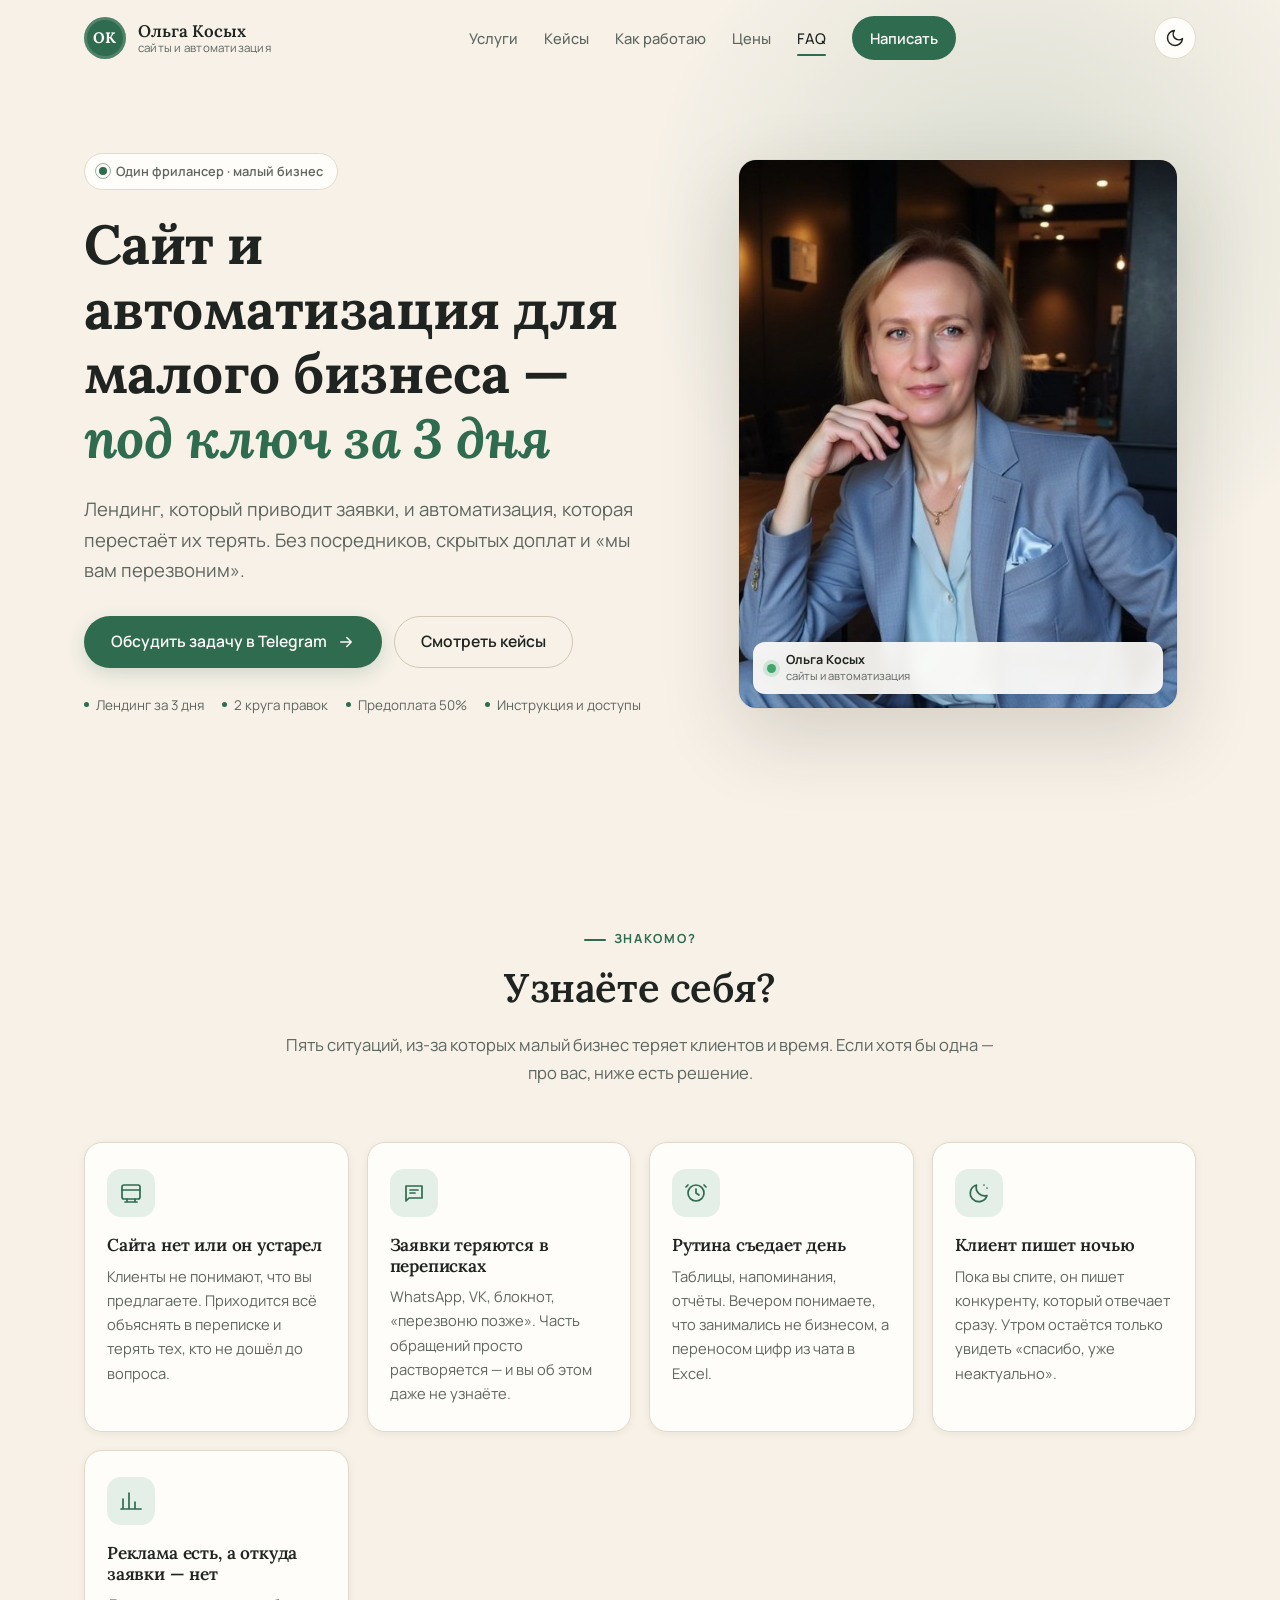
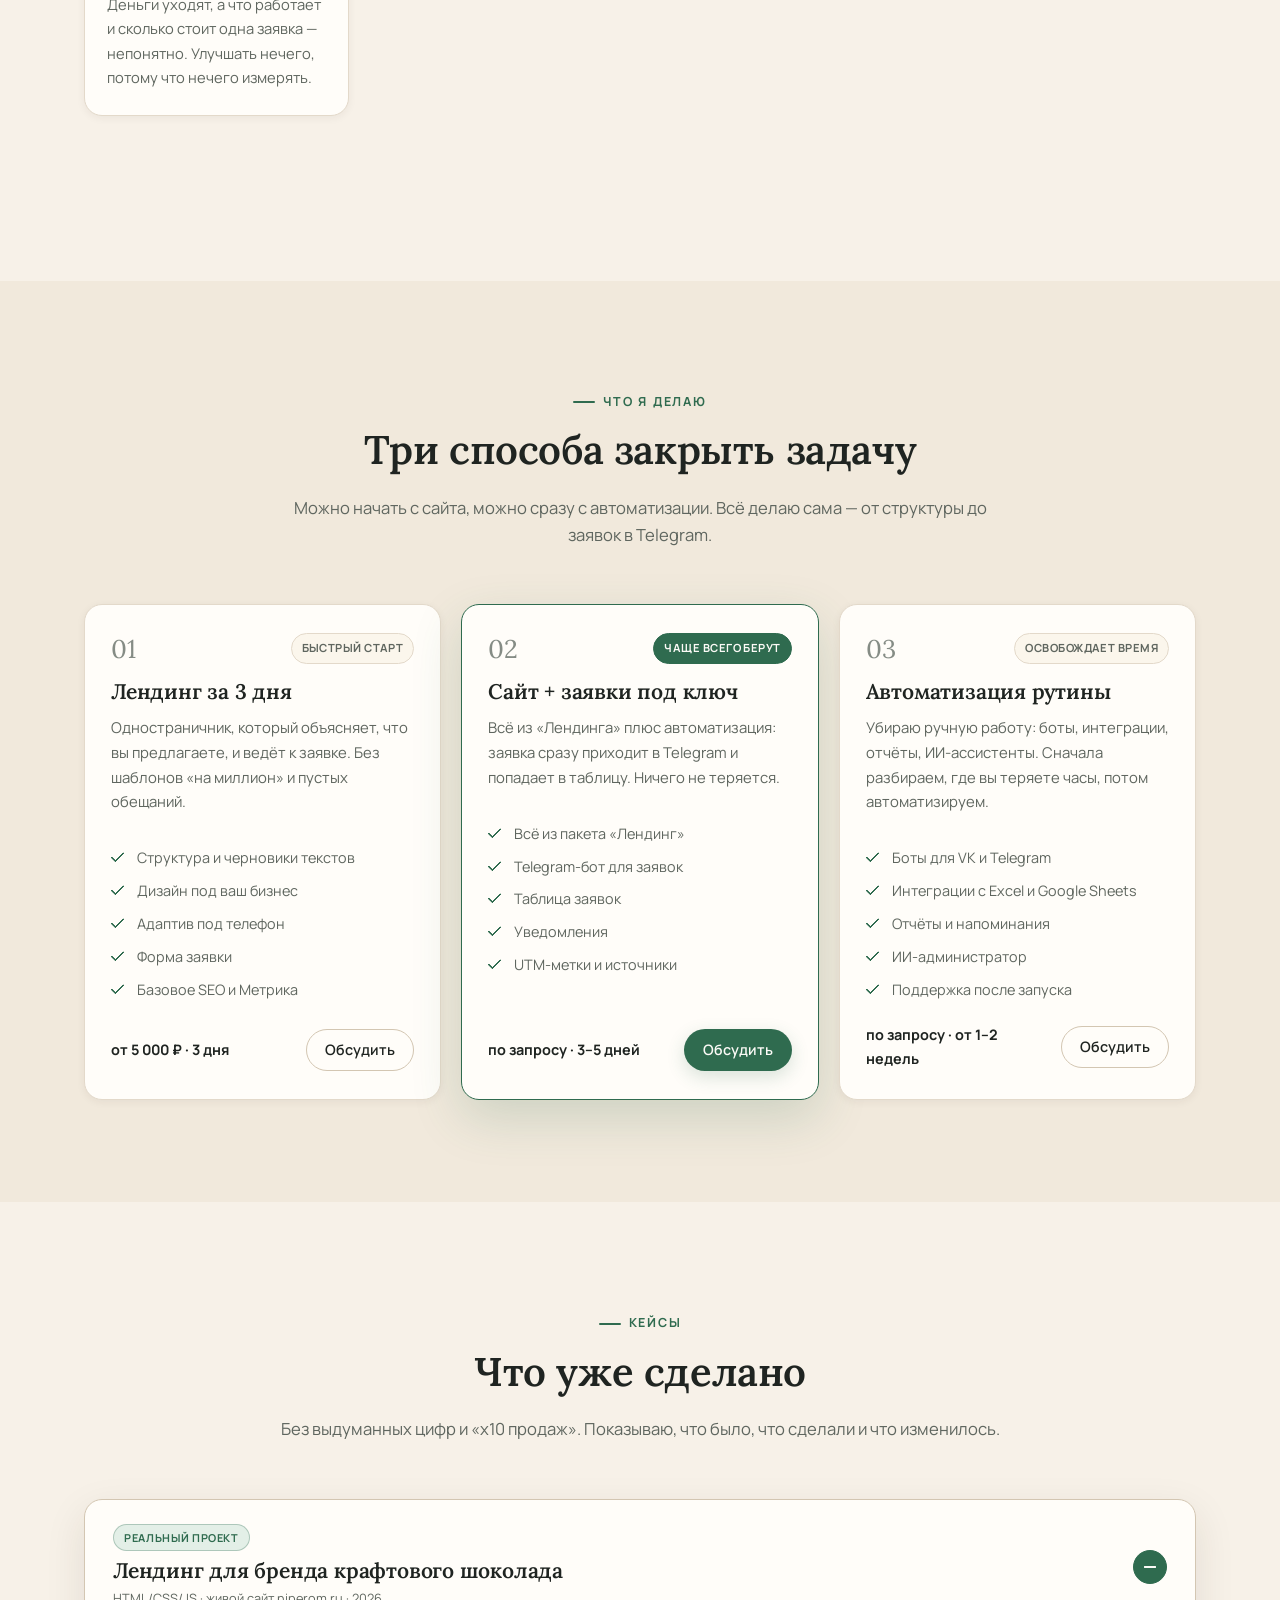
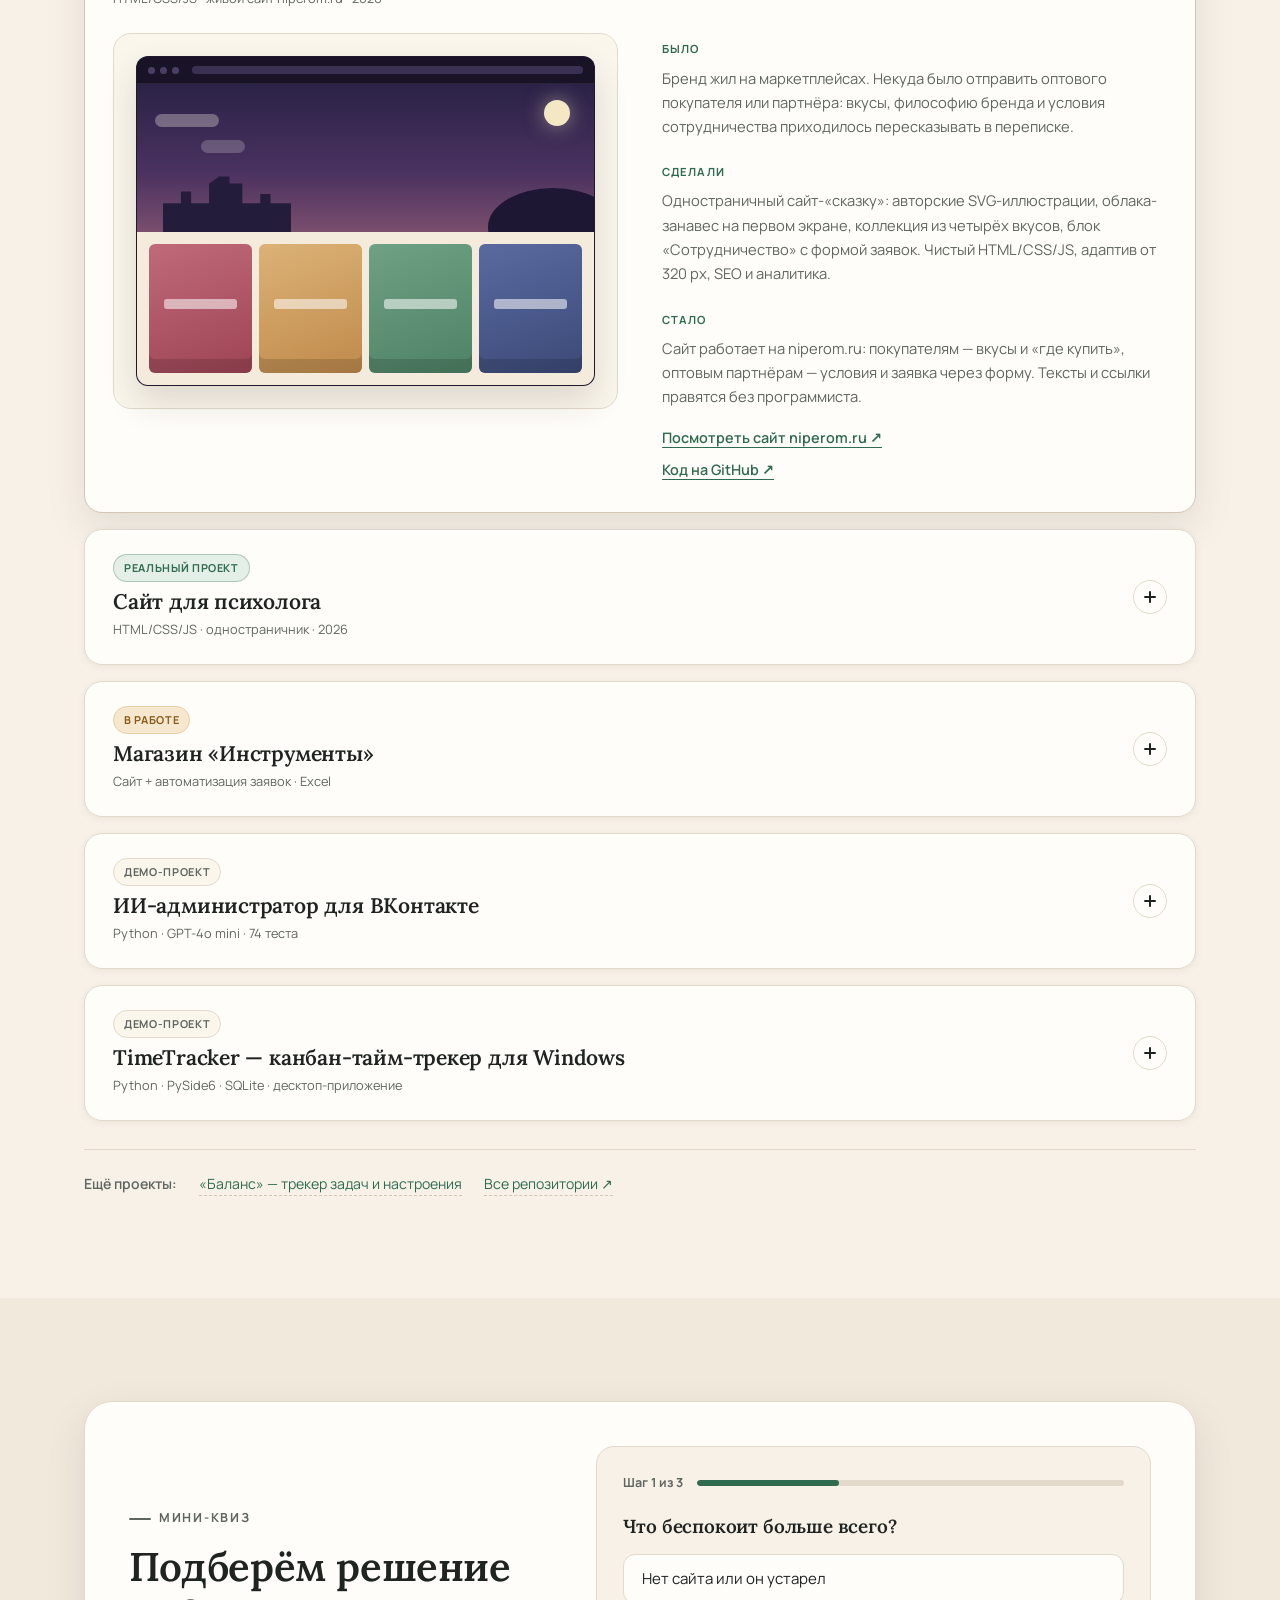
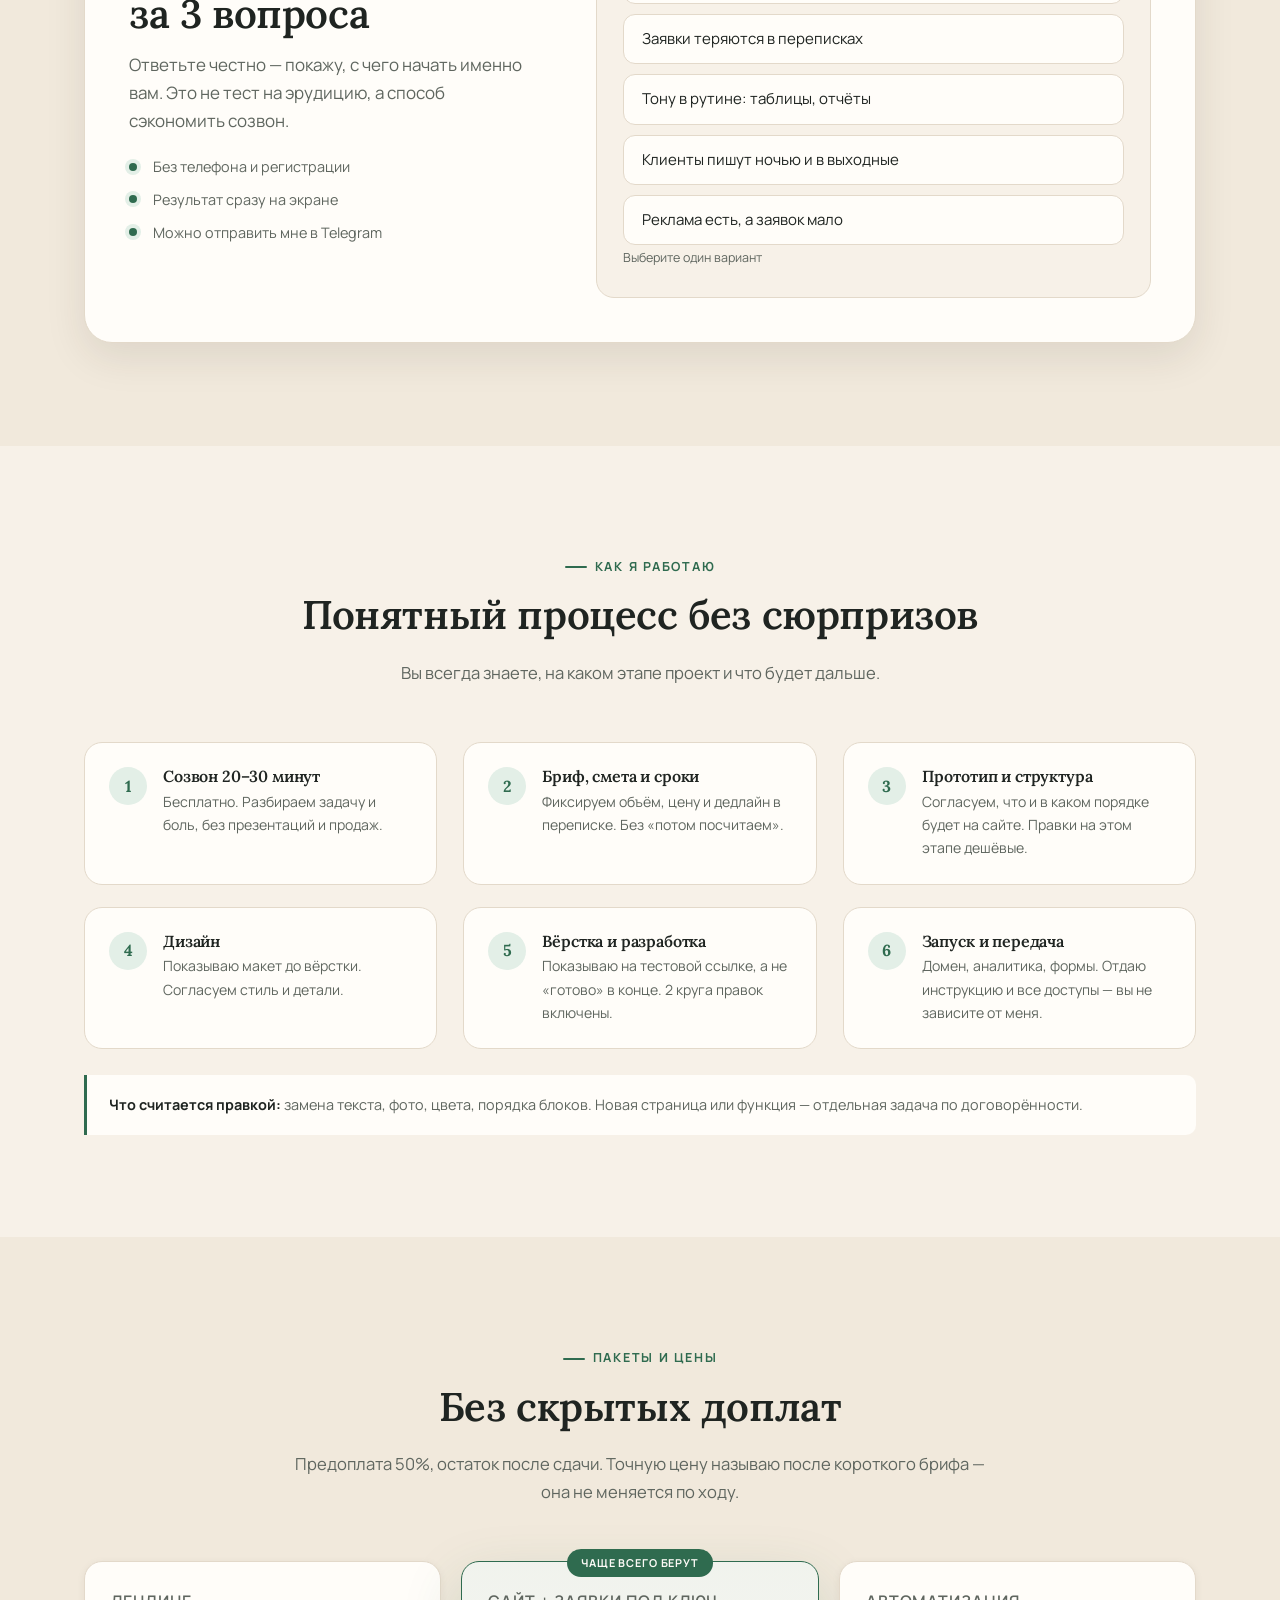
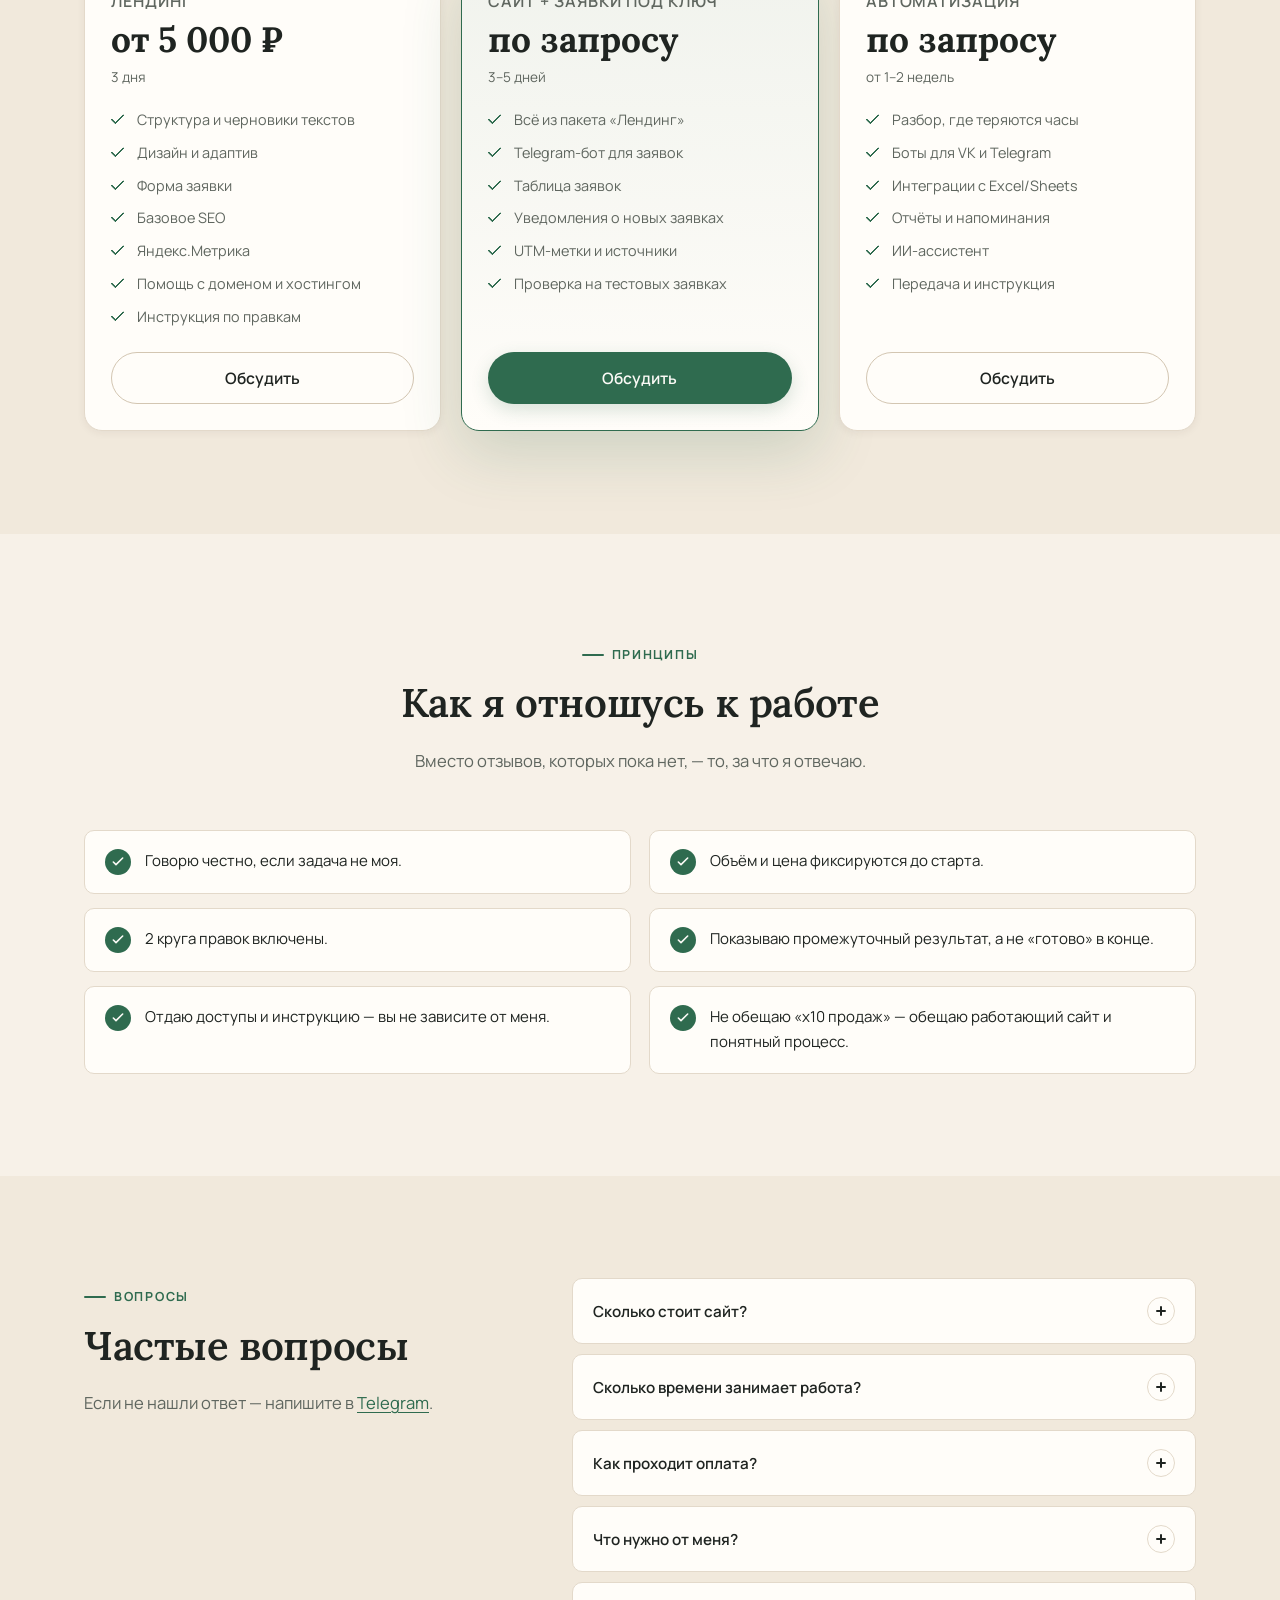
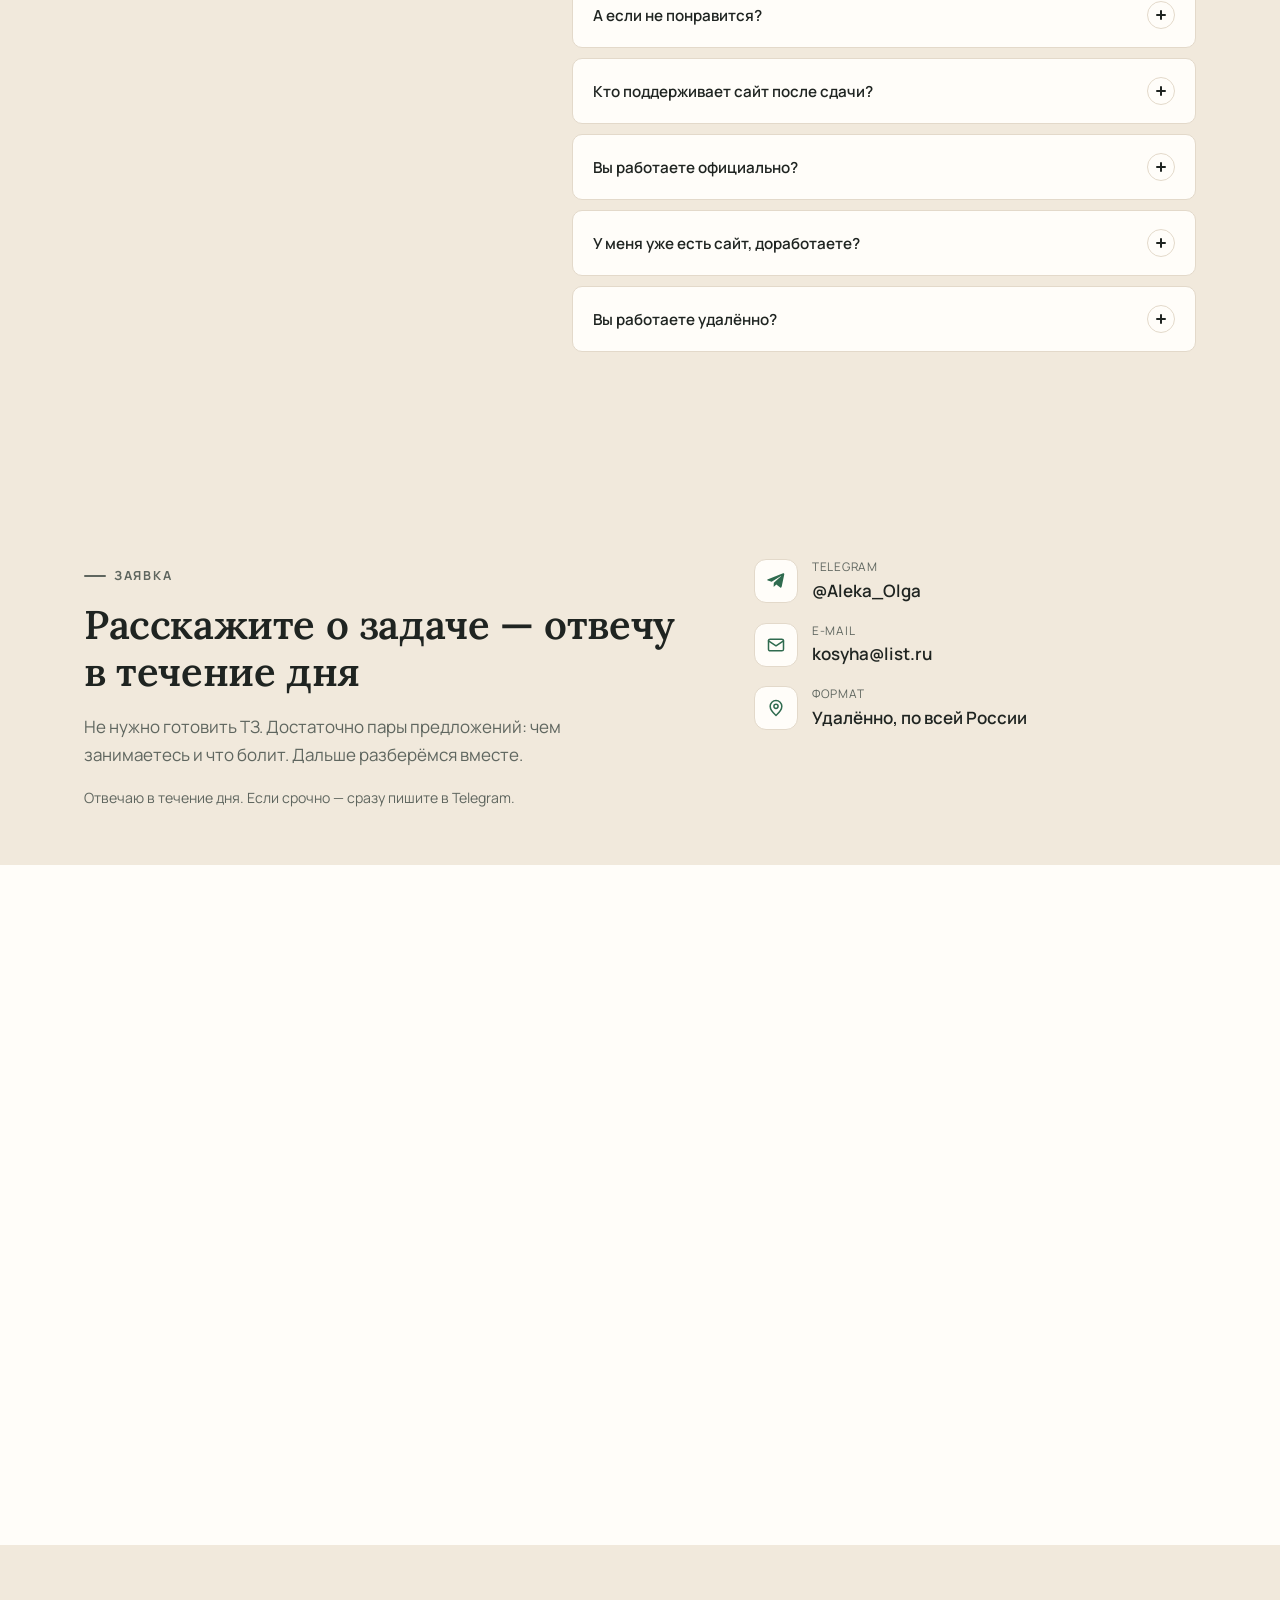
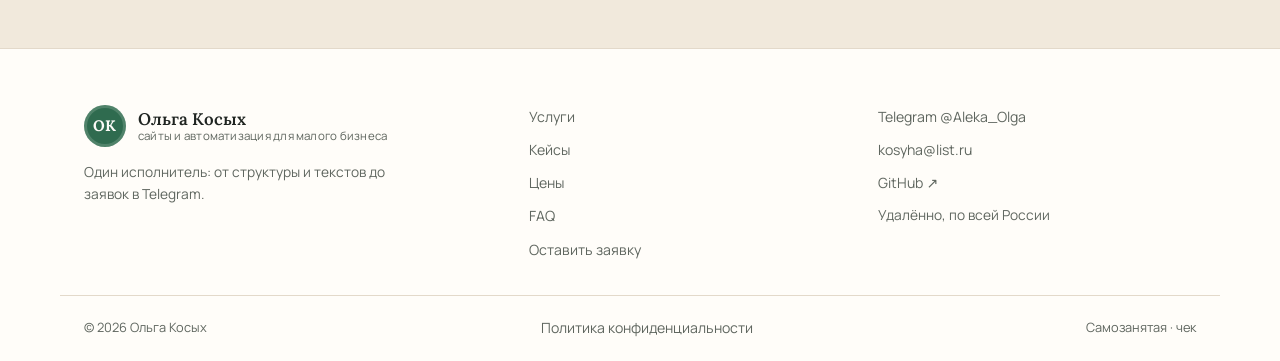
==== commit 2a1f48bc: "Форма заявок переведена на Яндекс Форму на всю ширину" ====
--- a/index.html
+++ b/index.html
@@ -5,7 +5,7 @@
   <meta name="viewport" content="width=device-width, initial-scale=1">
   <title>Сайты и автоматизация для малого бизнеса — Ольга Косых</title>
   <meta name="description" content="Лендинг за 3 дня и автоматизация заявок для малого бизнеса. Сайт под ключ, заявки в Telegram, без посредников и скрытых доплат. Ольга Косых.">
-  <link rel="canonical" href="https://kosyhafrilanser.ru/">
+  <link rel="canonical" href="https://kosyhafrilanser.online/">
   <meta name="theme-color" content="#F7F1E8" media="(prefers-color-scheme: light)">
   <meta name="theme-color" content="#141816" media="(prefers-color-scheme: dark)">
 
@@ -14,14 +14,14 @@
   <meta property="og:site_name" content="Ольга Косых">
   <meta property="og:title" content="Сайты и автоматизация для малого бизнеса — Ольга Косых">
   <meta property="og:description" content="Лендинг за 3 дня, заявки в Telegram и автоматизация рутины. Один исполнитель, понятные сроки и цена.">
-  <meta property="og:url" content="https://kosyhafrilanser.ru/">
-  <meta property="og:image" content="https://kosyhafrilanser.ru/assets/img/og-image.jpg">
+  <meta property="og:url" content="https://kosyhafrilanser.online/">
+  <meta property="og:image" content="https://kosyhafrilanser.online/assets/img/og-image.jpg?v=2">
   <meta property="og:image:width" content="1200">
   <meta property="og:image:height" content="630">
   <meta name="twitter:card" content="summary_large_image">
   <meta name="twitter:title" content="Сайты и автоматизация для малого бизнеса — Ольга Косых">
   <meta name="twitter:description" content="Лендинг за 3 дня, заявки в Telegram и автоматизация рутины.">
-  <meta name="twitter:image" content="https://kosyhafrilanser.ru/assets/img/og-image.jpg">
+  <meta name="twitter:image" content="https://kosyhafrilanser.online/assets/img/og-image.jpg?v=2">
 
   <link rel="icon" href="assets/img/favicon.svg" type="image/svg+xml">
   <link rel="apple-touch-icon" href="assets/img/favicon.svg">
@@ -29,7 +29,7 @@
   <link rel="preconnect" href="https://fonts.googleapis.com">
   <link rel="preconnect" href="https://fonts.gstatic.com" crossorigin>
   <link rel="stylesheet" href="https://fonts.googleapis.com/css2?family=Lora:wght@500;600;700&family=Manrope:wght@400;500;600;700&display=swap">
-  <link rel="stylesheet" href="css/styles.css?v=2">
+  <link rel="stylesheet" href="css/styles.css?v=3">
 
   <script>
     // Тема применяется до отрисовки, чтобы не было мигания
@@ -51,8 +51,8 @@
     "@type": "ProfessionalService",
     "name": "Ольга Косых — сайты и автоматизация для малого бизнеса",
     "description": "Лендинги за 3 дня и автоматизация заявок для малого бизнеса. Сайт под ключ, заявки в Telegram, интеграции с таблицами.",
-    "url": "https://kosyhafrilanser.ru/",
-    "image": "https://kosyhafrilanser.ru/assets/img/og-image.jpg",
+    "url": "https://kosyhafrilanser.online/",
+    "image": "https://kosyhafrilanser.online/assets/img/og-image.jpg?v=2",
     "areaServed": "Россия",
     "founder": { "@type": "Person", "name": "Ольга Косых" },
     "sameAs": ["https://github.com/lazyness680-gif", "https://t.me/Aleka_Olga"],
@@ -786,90 +786,38 @@
 
   <!-- CONTACT -->
   <section class="section contact" id="contact">
-    <div class="container contact-grid">
-      <div class="contact-copy reveal">
+    <div class="container contact-intro reveal">
+      <div class="contact-head">
         <p class="eyebrow">Заявка</p>
         <h2>Расскажите о задаче — отвечу в течение дня</h2>
         <p>Не нужно готовить ТЗ. Достаточно пары предложений: чем занимаетесь и что болит. Дальше разберёмся вместе.</p>
-
-        <ul class="contact-list">
-          <li>
-            <span class="contact-ico" aria-hidden="true">
-              <svg width="20" height="20" viewBox="0 0 24 24" fill="currentColor"><path d="M21.9 4.3 18.8 19c-.2 1-.9 1.2-1.7.7l-4.7-3.5-2.3 2.2c-.3.3-.5.5-1 .5l.3-4.7 8.6-7.8c.4-.3-.1-.5-.6-.2L6.8 12.9 2.2 11.4c-1-.3-1-1 .2-1.5L20.5 2.8c.8-.3 1.6.2 1.4 1.5Z"/></svg>
-            </span>
-            <span><small>Telegram</small><a href="https://t.me/Aleka_Olga" target="_blank" rel="noopener" data-goal="tg_click">@Aleka_Olga</a></span>
-          </li>
-          <li>
-            <span class="contact-ico" aria-hidden="true">
-              <svg width="20" height="20" viewBox="0 0 24 24" fill="none" stroke="currentColor" stroke-width="1.8" stroke-linecap="round" stroke-linejoin="round"><rect x="3" y="5" width="18" height="14" rx="2"></rect><path d="m3 7 9 6 9-6"></path></svg>
-            </span>
-            <span><small>E-mail</small><a href="mailto:kosyha@list.ru" data-goal="email_click">kosyha@list.ru</a></span>
-          </li>
-          <li>
-            <span class="contact-ico" aria-hidden="true">
-              <svg width="20" height="20" viewBox="0 0 24 24" fill="none" stroke="currentColor" stroke-width="1.8" stroke-linecap="round" stroke-linejoin="round"><path d="M12 21s7-6.1 7-11a7 7 0 1 0-14 0c0 4.9 7 11 7 11Z"></path><circle cx="12" cy="10" r="2.5"></circle></svg>
-            </span>
-            <span><small>Формат</small><strong>Удалённо, по всей России</strong></span>
-          </li>
-        </ul>
-
         <p class="contact-note">Отвечаю в течение дня. Если срочно — сразу пишите в Telegram.</p>
       </div>
 
-      <form class="lead-form reveal" id="lead-form" action="api/lead.php" method="post" novalidate data-delay="80">
-        <div class="form-row">
-          <label for="name">Как вас зовут <span aria-hidden="true">*</span></label>
-          <input type="text" id="name" name="name" autocomplete="name" required minlength="2" placeholder="Имя">
-          <span class="field-error" id="name-error" aria-live="polite"></span>
-        </div>
-
-        <div class="form-row">
-          <label for="lead-contact">Как связаться <span aria-hidden="true">*</span></label>
-          <input type="text" id="lead-contact" name="contact" autocomplete="email" required minlength="3" placeholder="Telegram, телефон или e-mail">
-          <span class="field-error" id="lead-contact-error" aria-live="polite"></span>
-        </div>
-
-        <div class="form-row">
-          <label for="task">Что нужно</label>
-          <select id="task" name="task">
-            <option value="landing">Лендинг</option>
-            <option value="site-leads">Сайт + заявки под ключ</option>
-            <option value="automation">Автоматизация</option>
-            <option value="unknown" selected>Пока не знаю</option>
-          </select>
-        </div>
-
-        <div class="form-row">
-          <label for="message">Пара слов о задаче</label>
-          <textarea id="message" name="message" rows="4" placeholder="Чем занимаетесь и что хочется исправить"></textarea>
-        </div>
-
-        <div class="form-row form-consent">
-          <label class="checkbox">
-            <input type="checkbox" id="consent" name="consent" value="1" required>
-            <span>Согласен(на) на обработку персональных данных в соответствии с <a href="privacy.html" target="_blank">политикой конфиденциальности</a></span>
-          </label>
-          <span class="field-error" id="consent-error" aria-live="polite"></span>
-        </div>
-
-        <input type="hidden" name="utm_source" value="">
-        <input type="hidden" name="utm_medium" value="">
-        <input type="hidden" name="utm_campaign" value="">
-        <input type="hidden" name="page" value="">
-        <input type="hidden" name="ts" value="">
-        <div class="hp" aria-hidden="true">
-          <label for="website">Не заполняйте это поле</label>
-          <input type="text" id="website" name="website" tabindex="-1" autocomplete="off">
-        </div>
-
-        <button class="btn btn-primary btn-block" type="submit" id="submit-btn">
-          <span class="btn-label">Отправить заявку</span>
-          <span class="btn-spinner" aria-hidden="true"></span>
-        </button>
-        <p class="form-note">Нажимая кнопку, вы соглашаетесь на обработку персональных данных. Никакого спама — только ответ по задаче.</p>
-
-        <div class="form-status" id="form-status" role="status" aria-live="polite"></div>
-      </form>
+      <ul class="contact-list">
+        <li>
+          <span class="contact-ico" aria-hidden="true">
+            <svg width="20" height="20" viewBox="0 0 24 24" fill="currentColor"><path d="M21.9 4.3 18.8 19c-.2 1-.9 1.2-1.7.7l-4.7-3.5-2.3 2.2c-.3.3-.5.5-1 .5l.3-4.7 8.6-7.8c.4-.3-.1-.5-.6-.2L6.8 12.9 2.2 11.4c-1-.3-1-1 .2-1.5L20.5 2.8c.8-.3 1.6.2 1.4 1.5Z"/></svg>
+          </span>
+          <span><small>Telegram</small><a href="https://t.me/Aleka_Olga" target="_blank" rel="noopener" data-goal="tg_click">@Aleka_Olga</a></span>
+        </li>
+        <li>
+          <span class="contact-ico" aria-hidden="true">
+            <svg width="20" height="20" viewBox="0 0 24 24" fill="none" stroke="currentColor" stroke-width="1.8" stroke-linecap="round" stroke-linejoin="round"><rect x="3" y="5" width="18" height="14" rx="2"></rect><path d="m3 7 9 6 9-6"></path></svg>
+          </span>
+          <span><small>E-mail</small><a href="mailto:kosyha@list.ru" data-goal="email_click">kosyha@list.ru</a></span>
+        </li>
+        <li>
+          <span class="contact-ico" aria-hidden="true">
+            <svg width="20" height="20" viewBox="0 0 24 24" fill="none" stroke="currentColor" stroke-width="1.8" stroke-linecap="round" stroke-linejoin="round"><path d="M12 21s7-6.1 7-11a7 7 0 1 0-14 0c0 4.9 7 11 7 11Z"></path><circle cx="12" cy="10" r="2.5"></circle></svg>
+          </span>
+          <span><small>Формат</small><strong>Удалённо, по всей России</strong></span>
+        </li>
+      </ul>
+    </div>
+
+    <div class="ya-form-full">
+      <script src="https://forms.yandex.ru/_static/embed.js"></script><iframe src="https://forms.yandex.ru/u/6af609a828697b9c935d7c91?iframe=1" frameborder="0" name="ya-form-6af609a828697b9c935d7c91" width="650"></iframe>
     </div>
   </section>
 </main>
@@ -924,6 +872,6 @@
 
 <script src="js/theme.js" defer></script>
 <script src="js/quiz.js" defer></script>
-<script src="js/main.js" defer></script>
+<script src="js/main.js?v=3" defer></script>
 </body>
 </html>
--- a/css/styles.css
+++ b/css/styles.css
@@ -1094,14 +1094,26 @@
 
 /* ---------- Контакт ---------- */
 .contact { background: var(--bg-alt); }
-.contact-grid {
-  display: grid;
-  grid-template-columns: 1fr 1fr;
+.contact-intro {
+  display: grid;
+  grid-template-columns: 1.15fr .85fr;
   gap: clamp(28px, 6vw, 72px);
   align-items: start;
 }
-.contact-copy h2 { margin-bottom: .45em; }
-.contact-copy > p { color: var(--muted); max-width: 480px; }
+.contact-head h2 { margin-bottom: .45em; }
+.contact-head > p { color: var(--muted); max-width: 520px; }
+.contact-intro .contact-list { margin: 0; }
+.contact-intro .contact-note { margin: 0; }
+
+.ya-form-full { width: 100%; margin-top: clamp(32px, 5vw, 56px); }
+.ya-form-full iframe {
+  display: block;
+  width: 100% !important;
+  max-width: 100%;
+  min-height: 680px;
+  border: 0;
+  background: var(--surface);
+}
 
 .contact-list { display: grid; gap: 16px; margin: 28px 0; }
 .contact-list li { display: flex; align-items: center; gap: 14px; }
@@ -1329,8 +1341,8 @@
   .faq-container { grid-template-columns: 1fr; gap: 24px; }
   .faq-container .section-head { position: static; }
 
-  .contact-grid { grid-template-columns: 1fr; }
-  .lead-form { order: 2; }
+  .contact-intro { grid-template-columns: 1fr; }
+  .contact-intro .contact-list { margin: 4px 0 0; }
 
   .footer-grid { grid-template-columns: 1fr; }
   .footer-brand { grid-column: auto; }
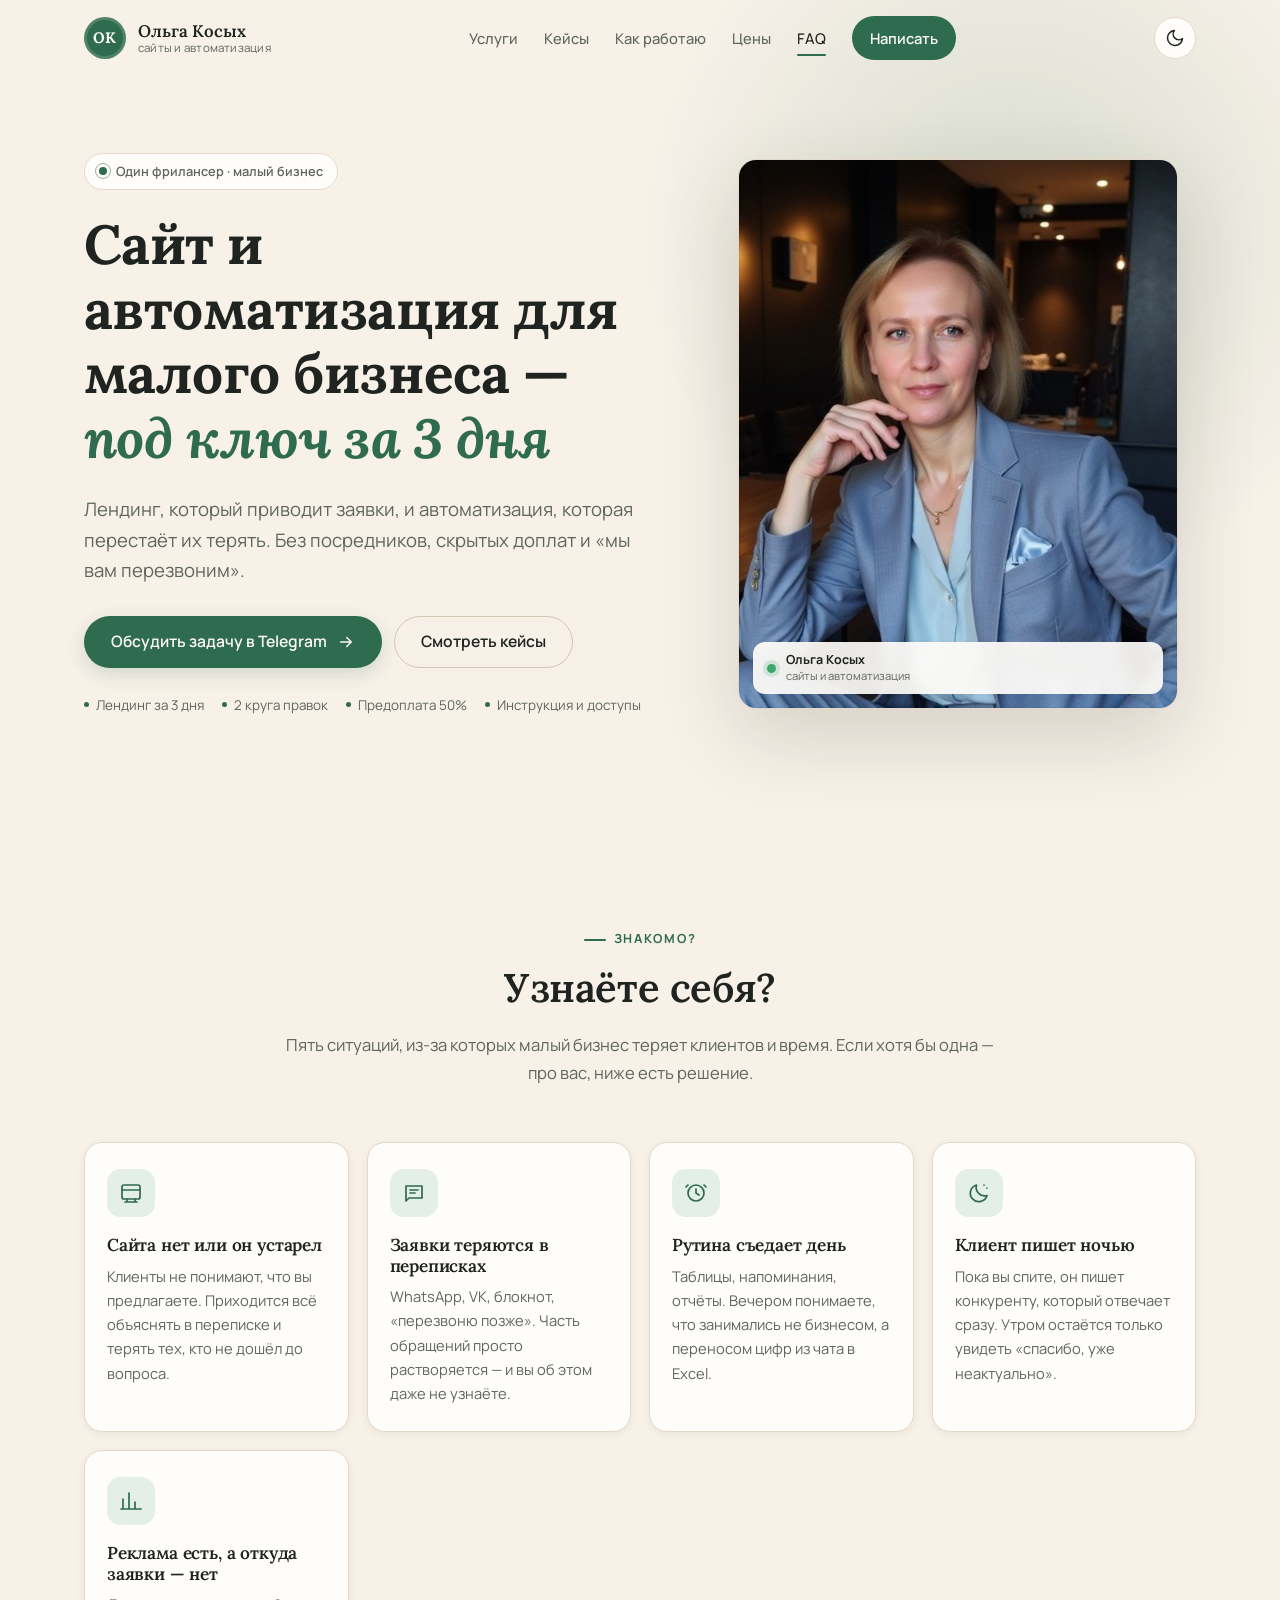
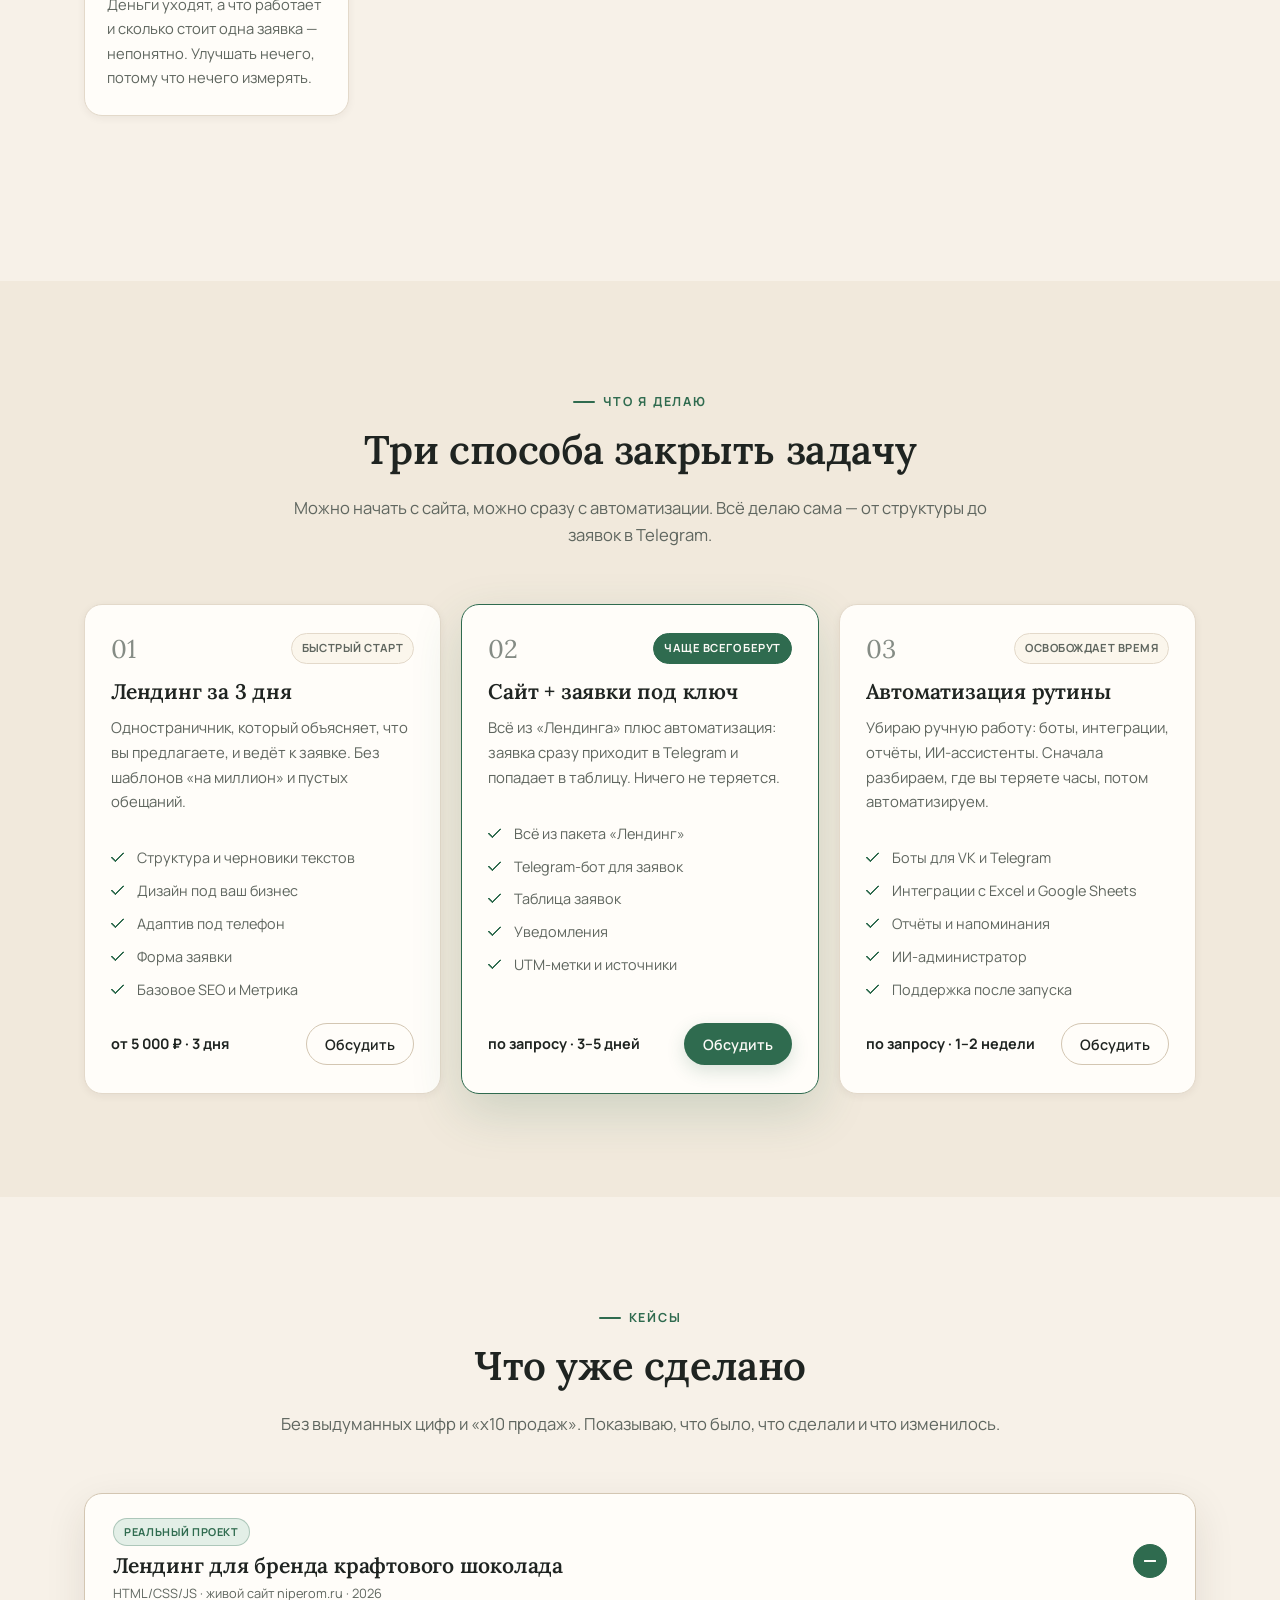
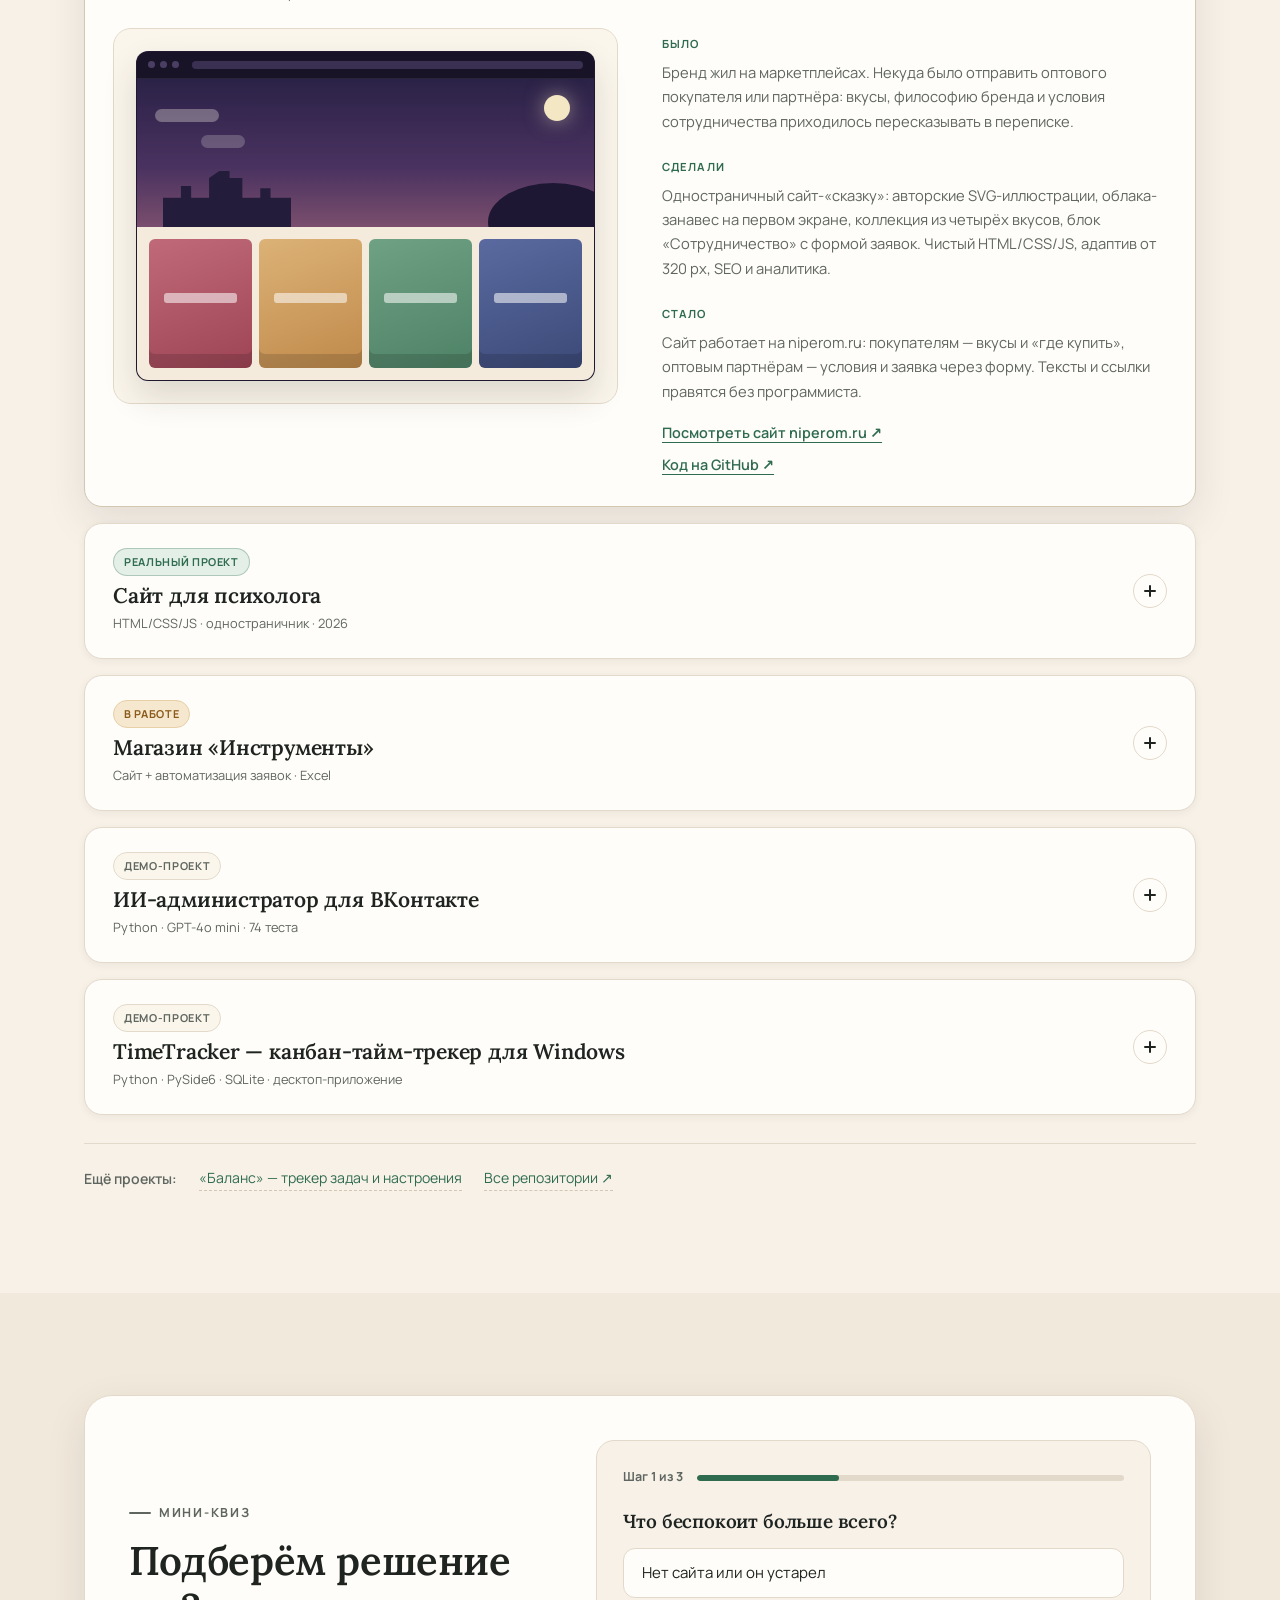
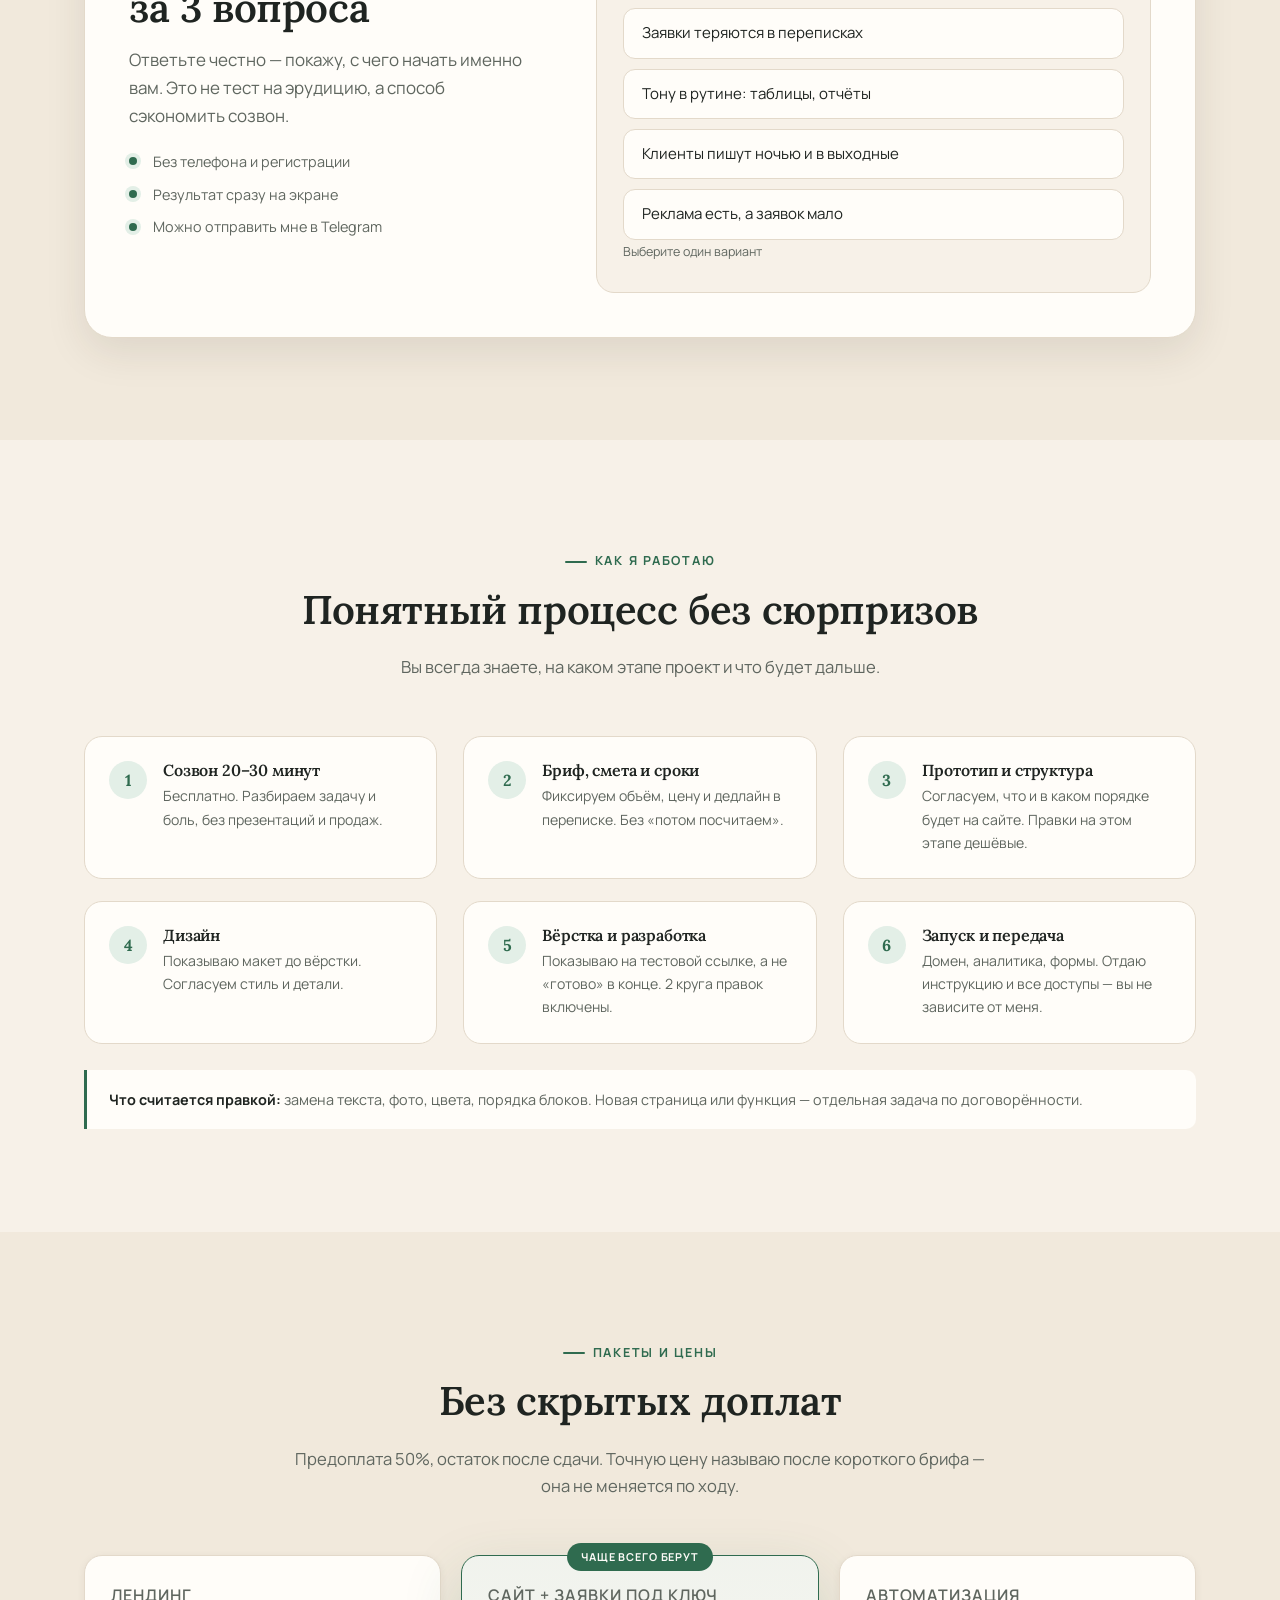
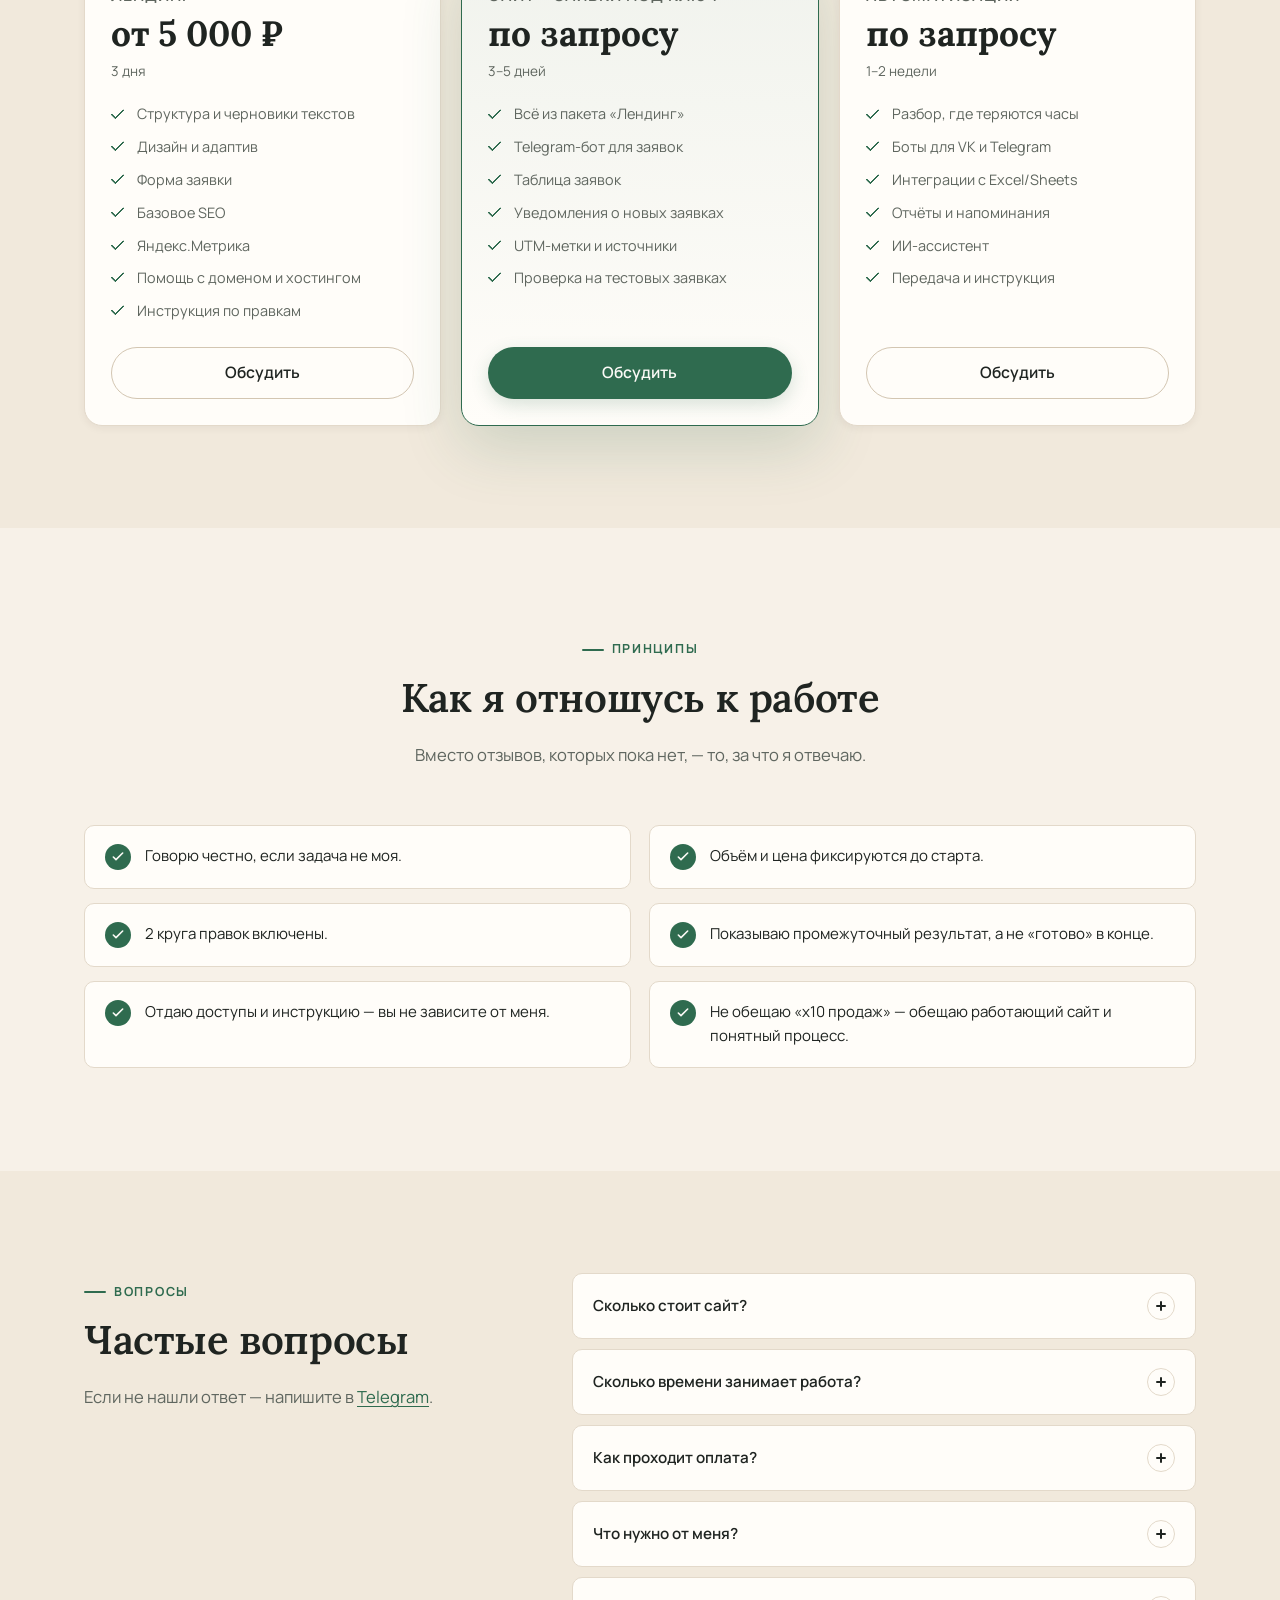
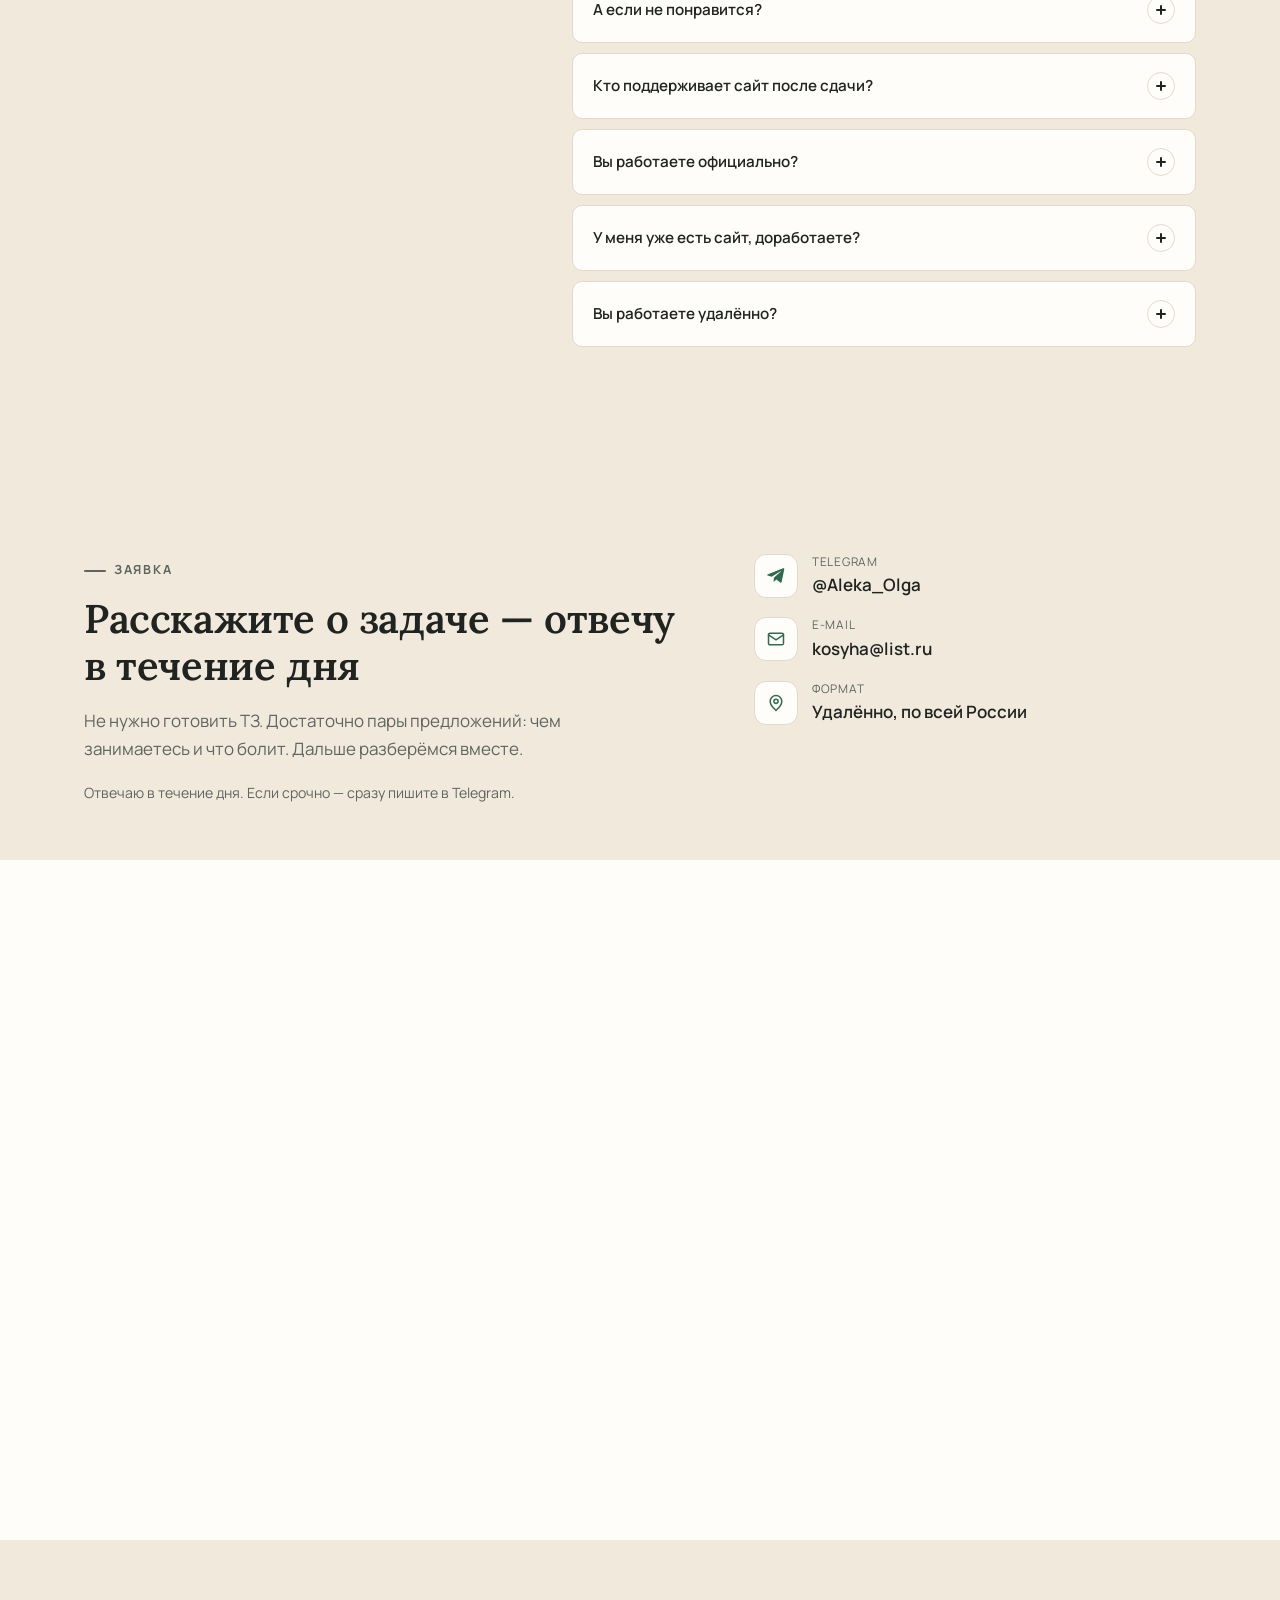
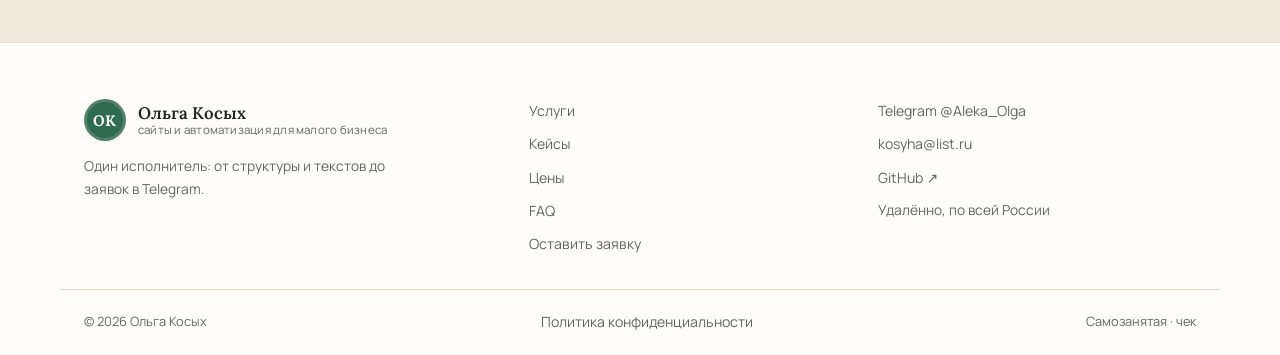
==== commit e413a272: "CSP для embed.js Яндекс Форм и правка сроков автоматизации" ====
--- a/index.html
+++ b/index.html
@@ -70,7 +70,7 @@
     "@type": "FAQPage",
     "mainEntity": [
       { "@type": "Question", "name": "Сколько стоит сайт?", "acceptedAnswer": { "@type": "Answer", "text": "Лендинг — от 5 000 ₽. Стоимость сайта с автоматизацией и отдельных задач обсуждаем после брифа." } },
-      { "@type": "Question", "name": "Сколько времени занимает работа?", "acceptedAnswer": { "@type": "Answer", "text": "Лендинг — 3 дня. Автоматизация — от 1–2 недель в зависимости от задачи." } },
+      { "@type": "Question", "name": "Сколько времени занимает работа?", "acceptedAnswer": { "@type": "Answer", "text": "Лендинг — 3 дня. Автоматизация — 1–2 недели в зависимости от задачи." } },
       { "@type": "Question", "name": "Как проходит оплата?", "acceptedAnswer": { "@type": "Answer", "text": "Предоплата 50%, остаток — после сдачи." } },
       { "@type": "Question", "name": "Вы работаете официально?", "acceptedAnswer": { "@type": "Answer", "text": "Да, оформляюсь как самозанятая и выдаю чек." } }
     ]
@@ -271,7 +271,7 @@
             <li>Поддержка после запуска</li>
           </ul>
           <div class="service-foot">
-            <span class="price">по запросу · от 1–2 недель</span>
+            <span class="price">по запросу · 1–2 недели</span>
             <a class="btn btn-small btn-ghost" href="https://t.me/Aleka_Olga" target="_blank" rel="noopener" data-goal="tg_click">Обсудить</a>
           </div>
         </article>
@@ -681,7 +681,7 @@
         <article class="price-card reveal" data-delay="160">
           <h3>Автоматизация</h3>
           <p class="price-value">по запросу</p>
-          <p class="price-term">от 1–2 недель</p>
+          <p class="price-term">1–2 недели</p>
           <ul class="check-list">
             <li>Разбор, где теряются часы</li>
             <li>Боты для VK и Telegram</li>
@@ -750,7 +750,7 @@
         </details>
         <details class="faq-item reveal">
           <summary>Сколько времени занимает работа?<span class="acc-icon" aria-hidden="true"></span></summary>
-          <p>Лендинг — 3 дня. Сайт с заявками — 3–5 дней. Автоматизация — от 1–2 недель в зависимости от задачи и интеграций.</p>
+          <p>Лендинг — 3 дня. Сайт с заявками — 3–5 дней. Автоматизация — 1–2 недели в зависимости от задачи и интеграций.</p>
         </details>
         <details class="faq-item reveal">
           <summary>Как проходит оплата?<span class="acc-icon" aria-hidden="true"></span></summary>
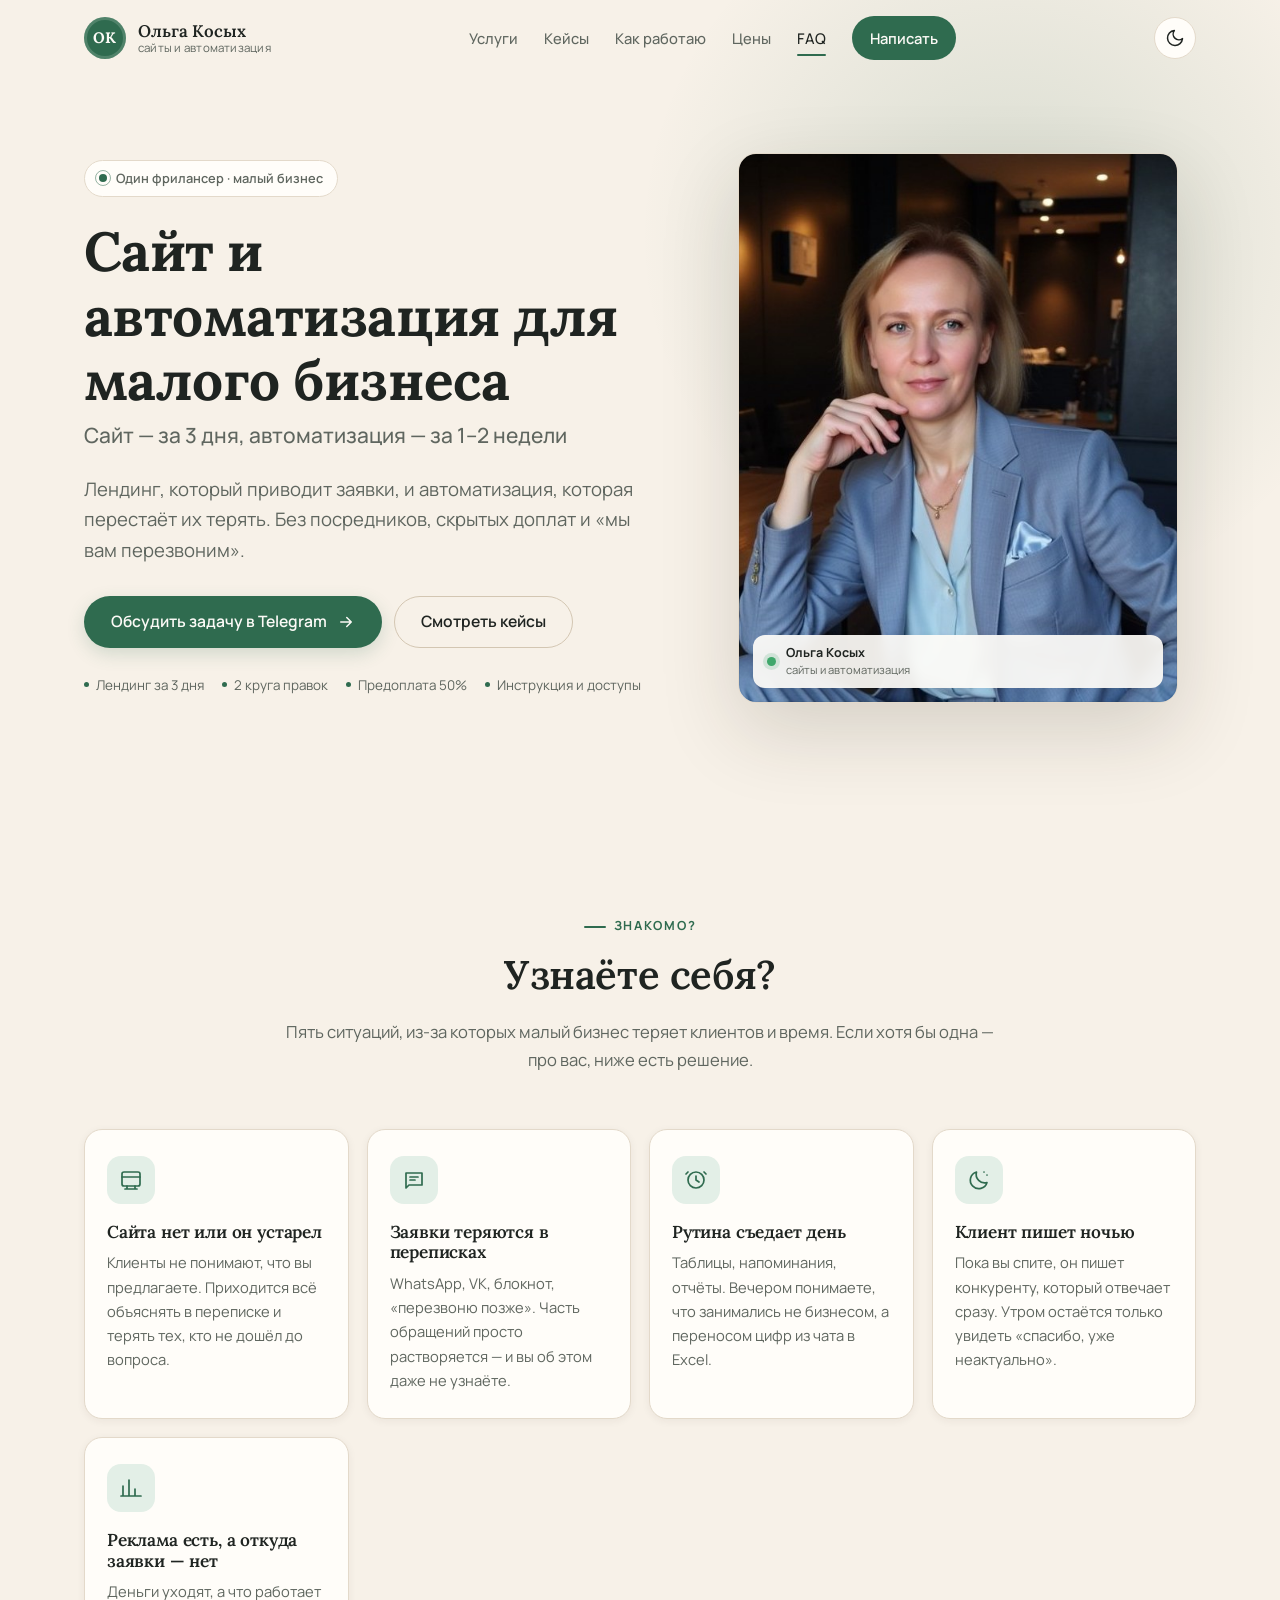
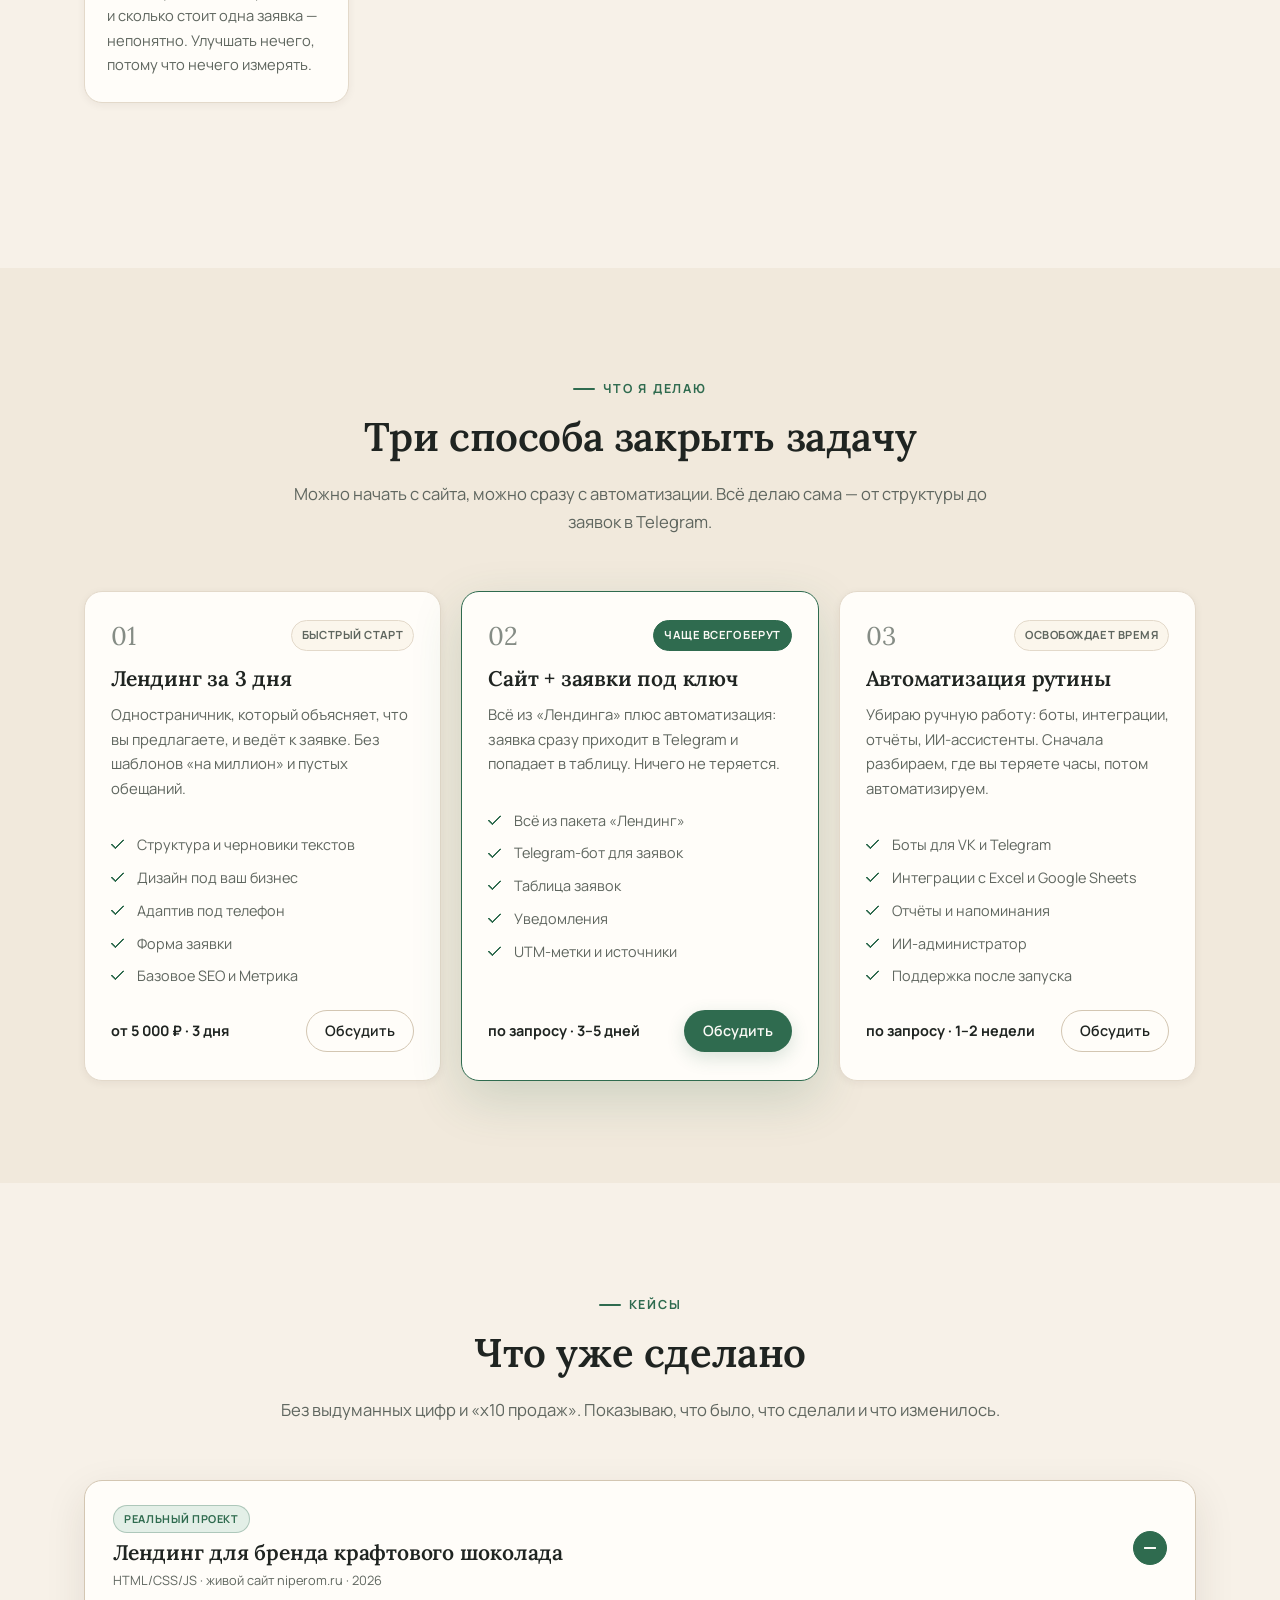
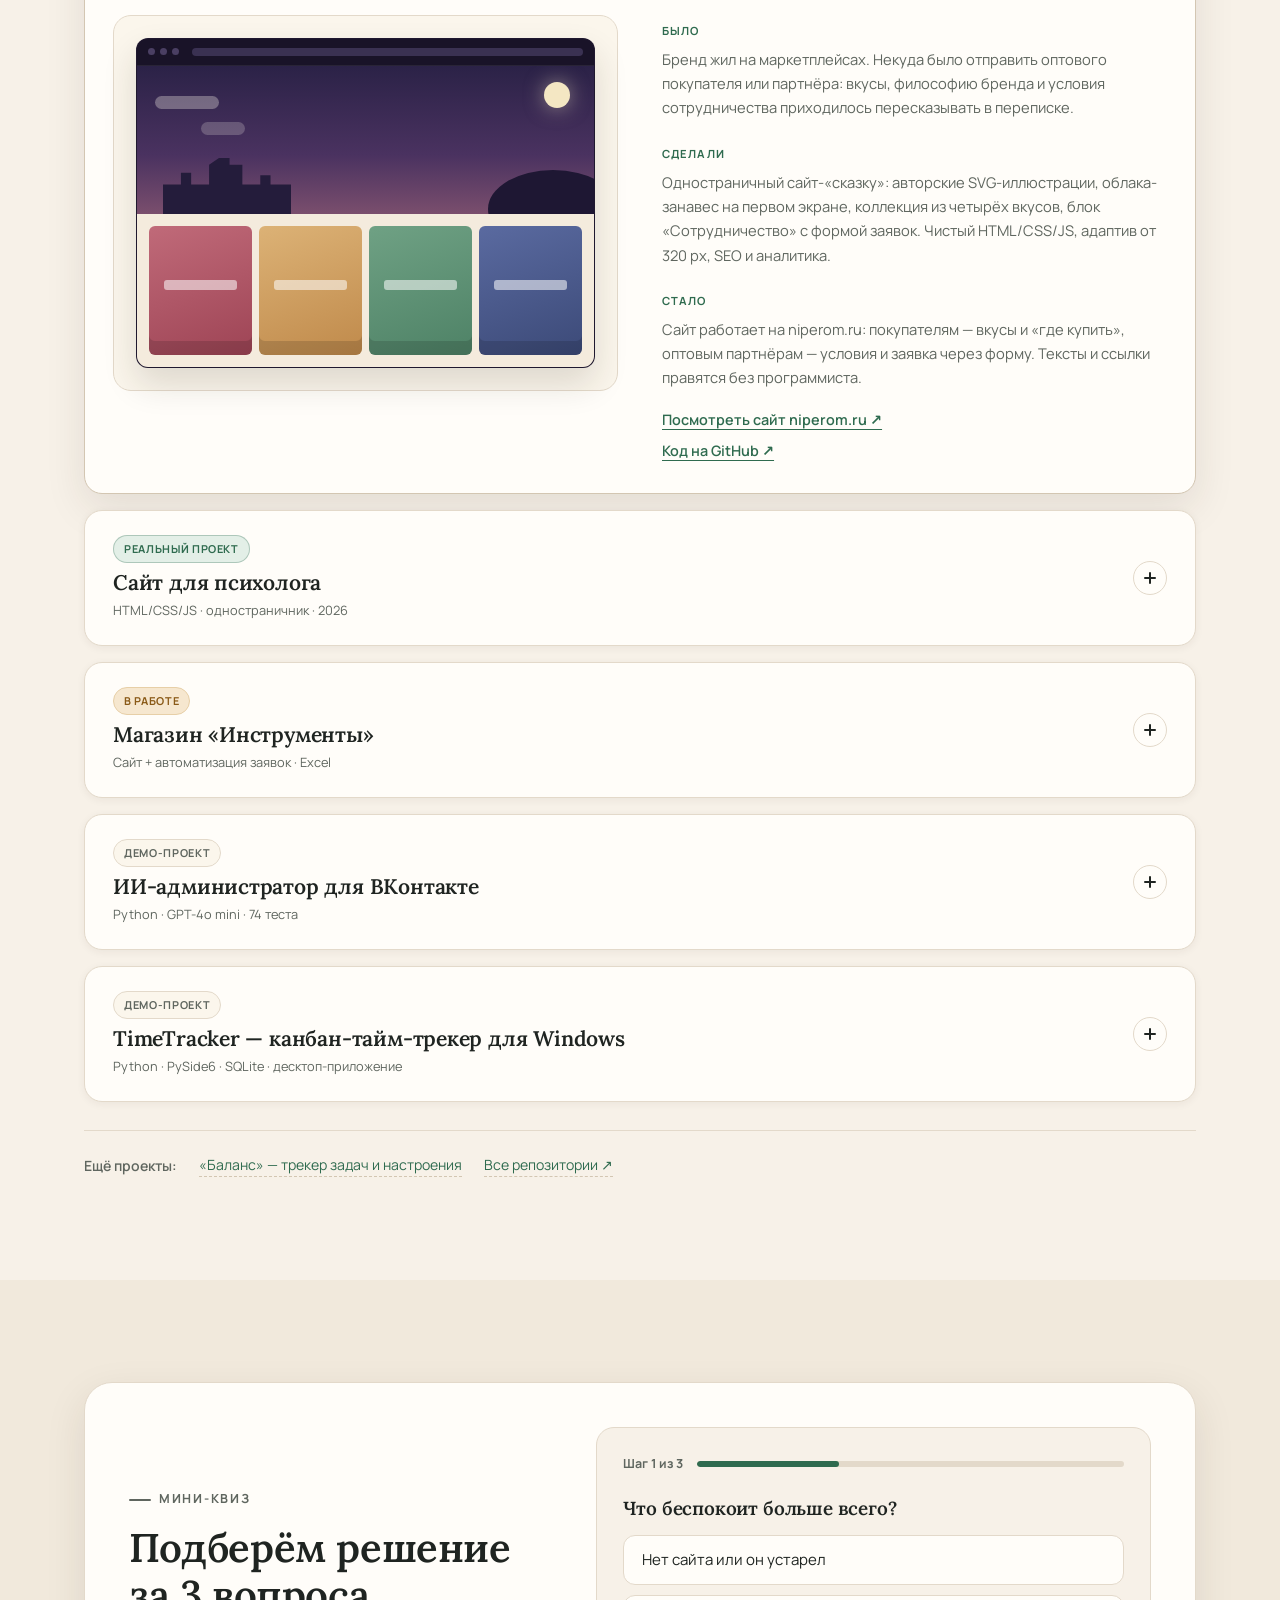
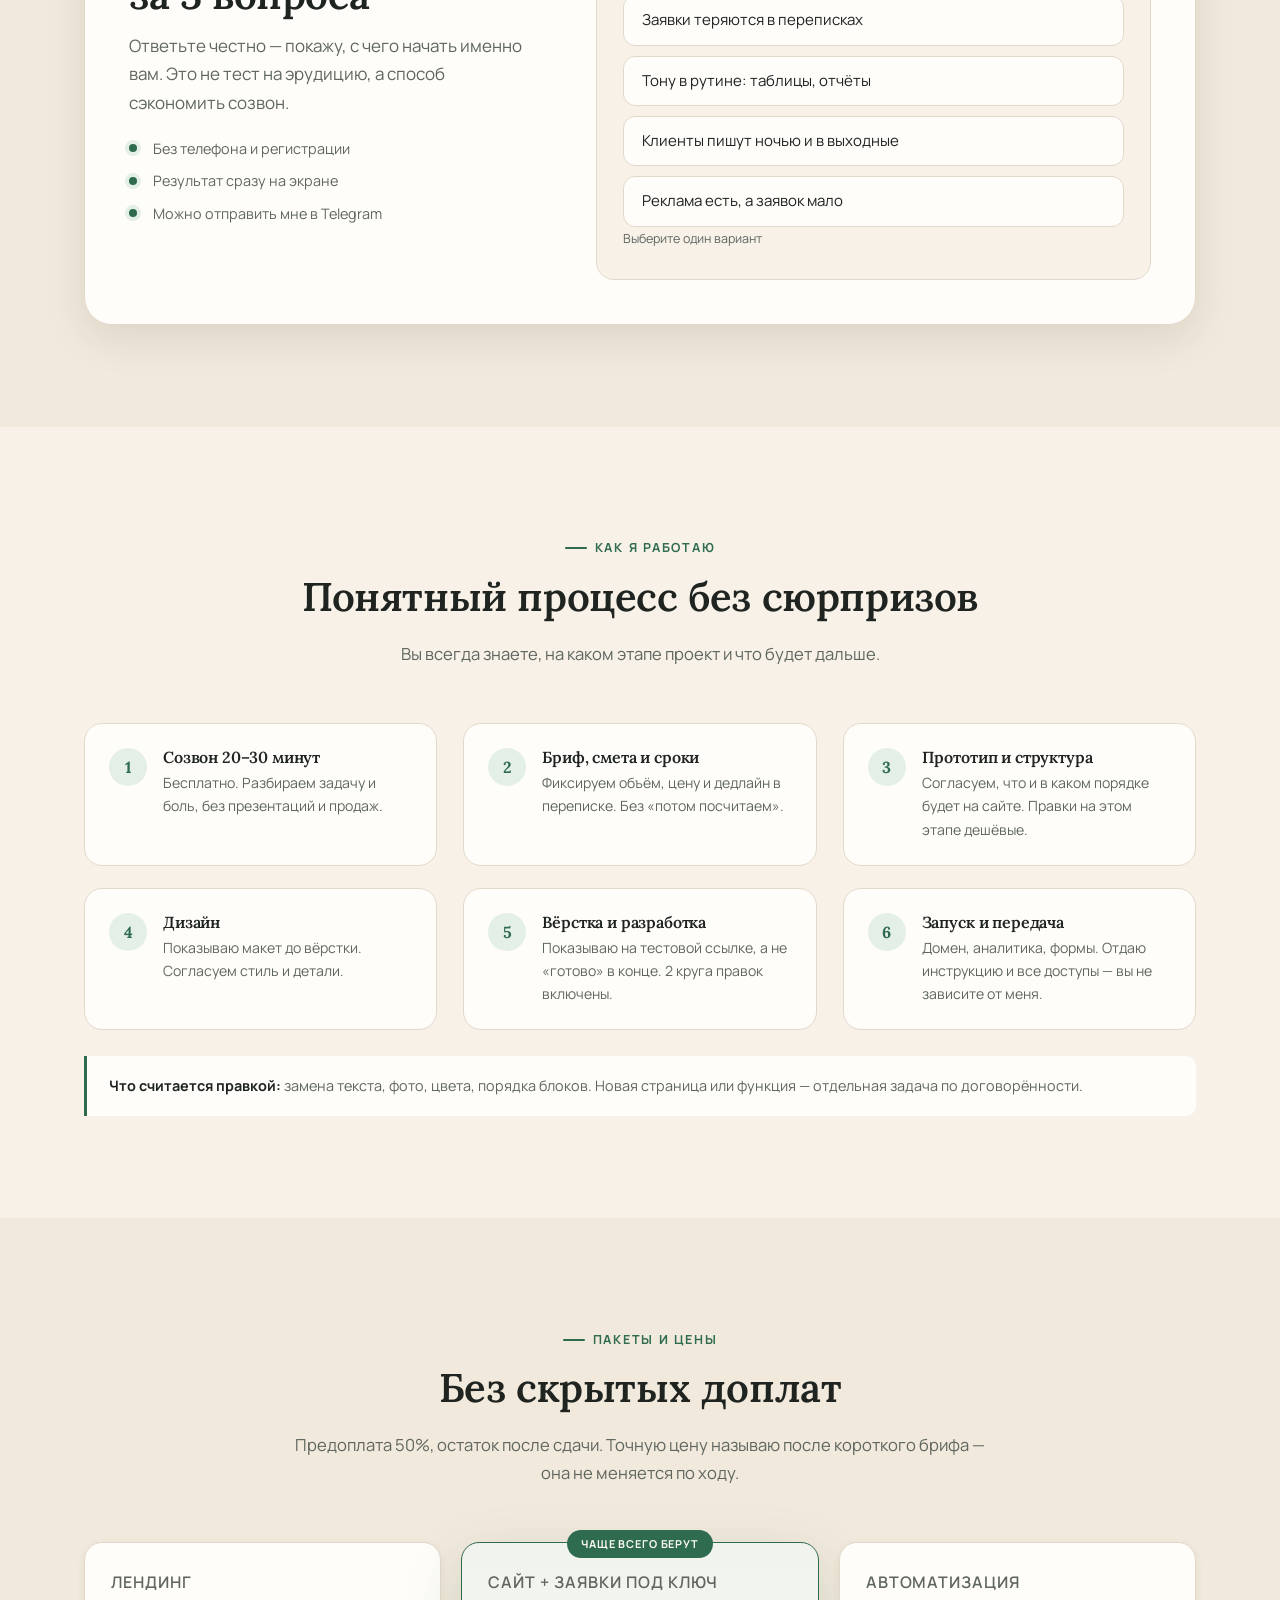
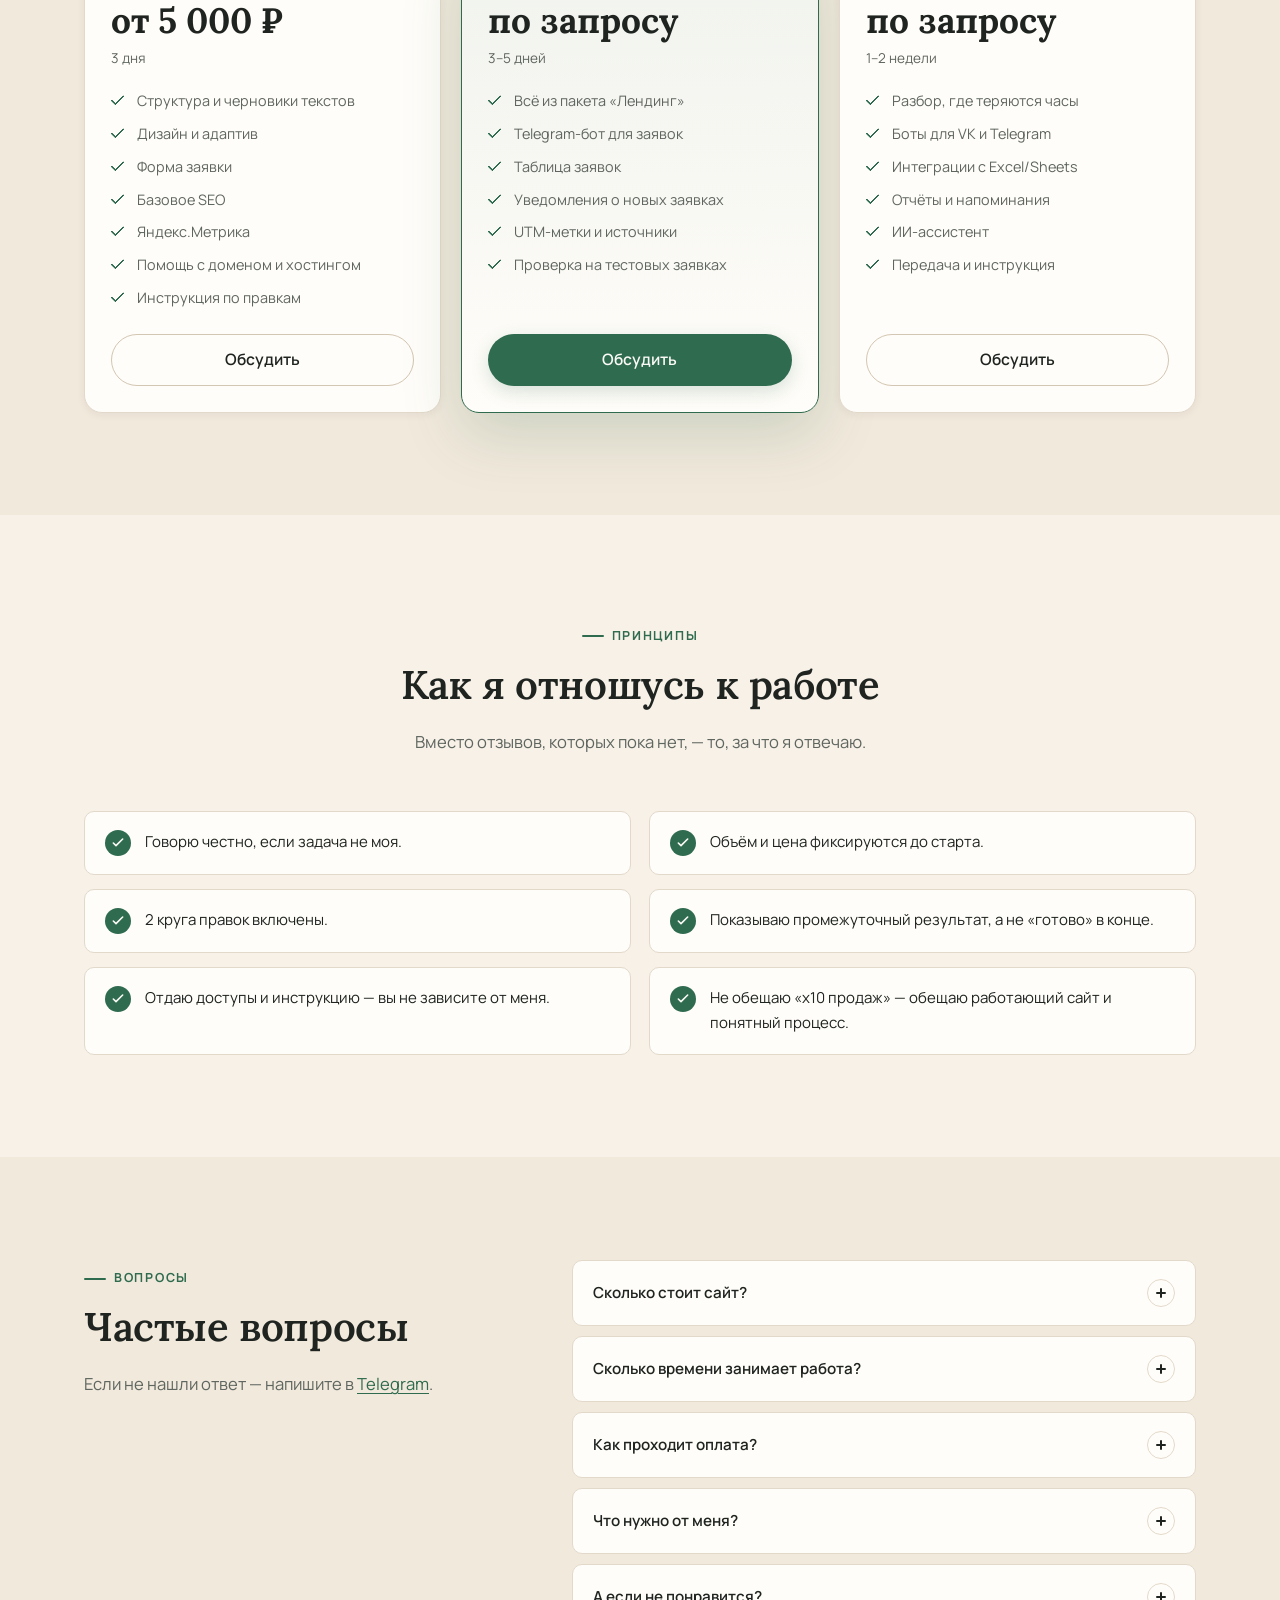
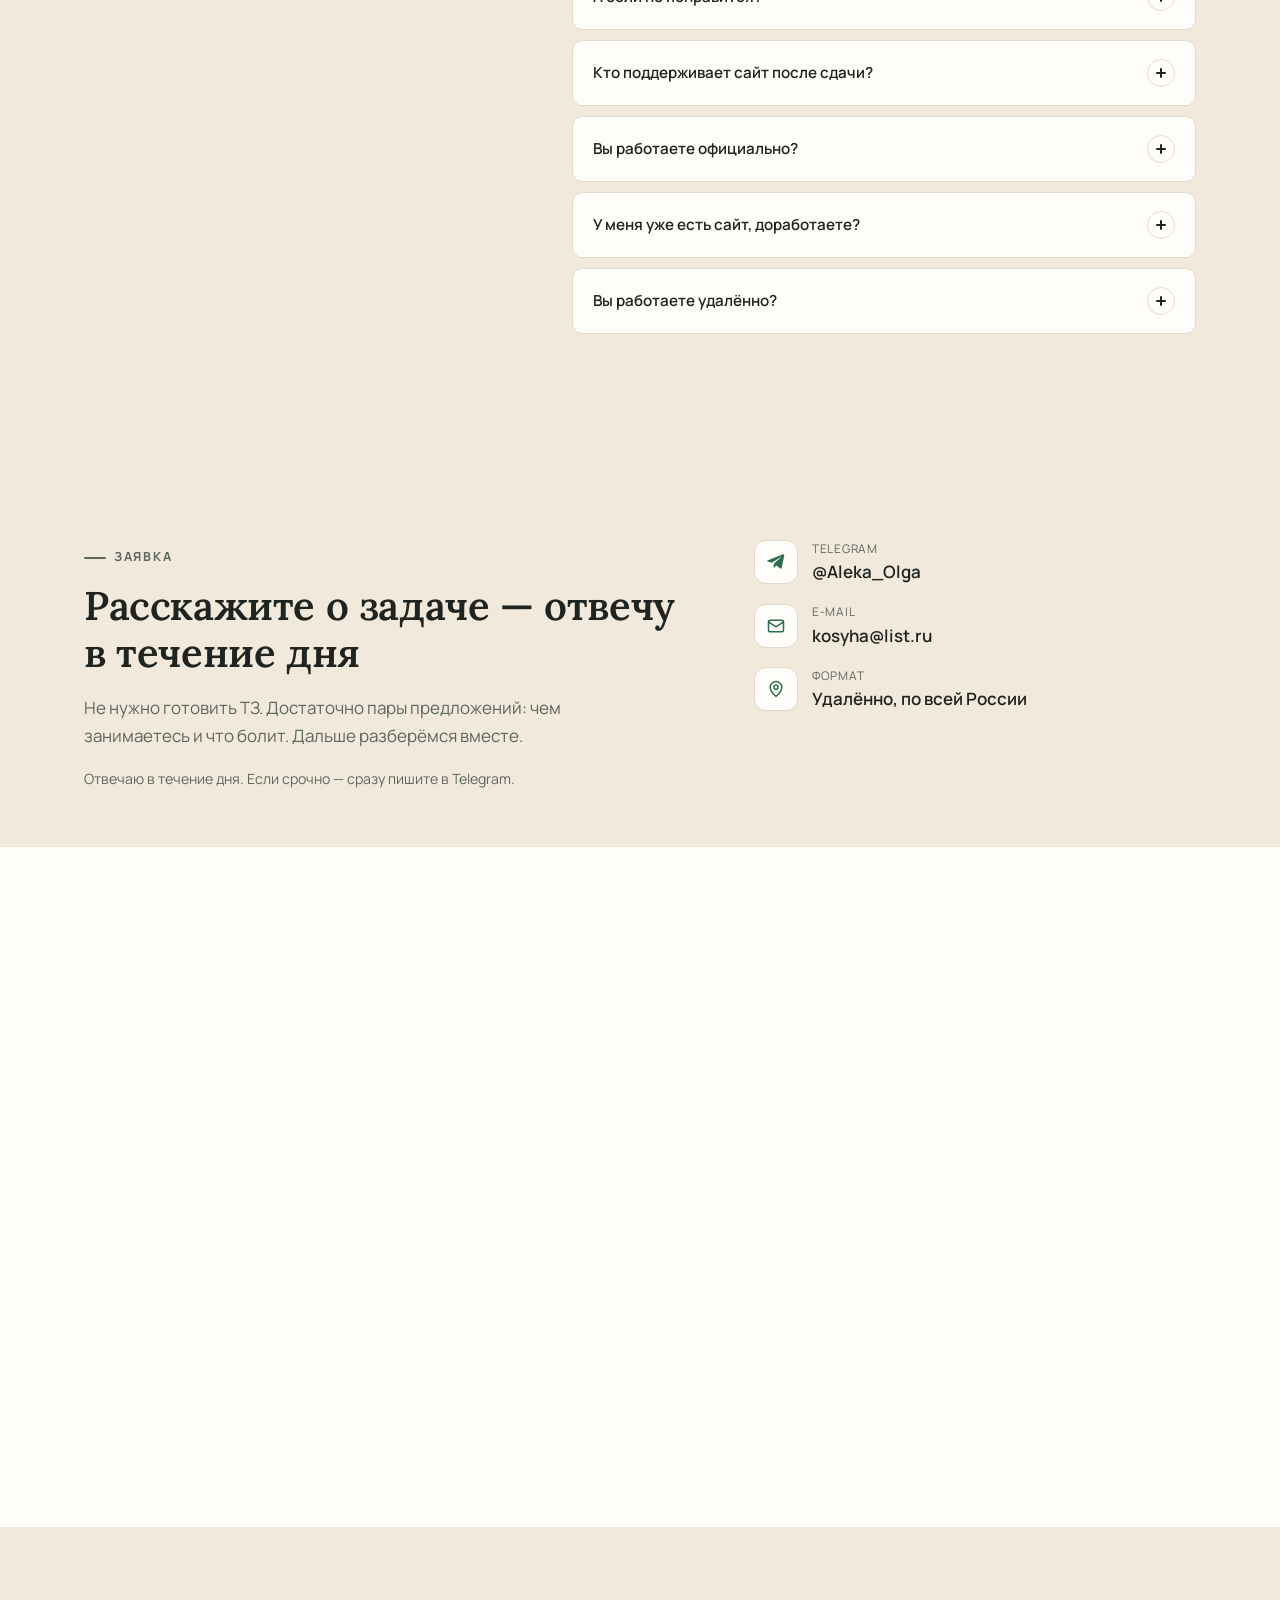
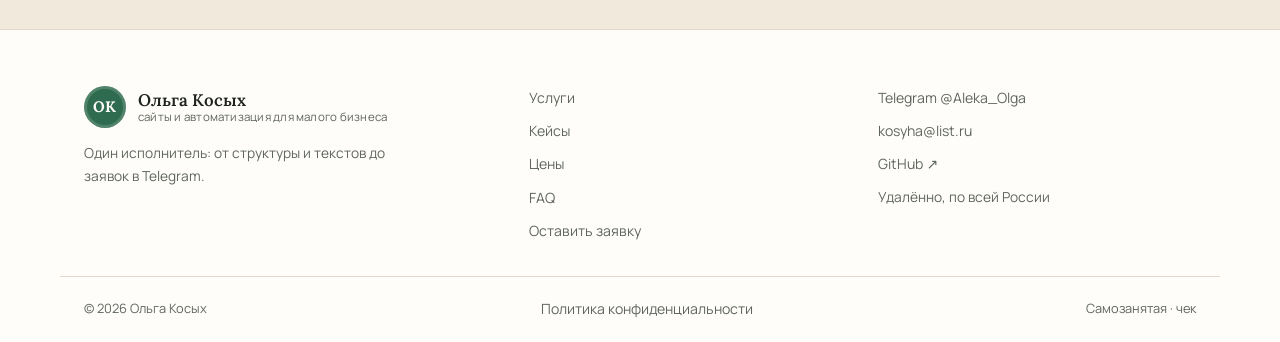
==== commit 77a27f21: "Крупный заголовок и подзаголовок со сроками в hero" ====
--- a/index.html
+++ b/index.html
@@ -29,7 +29,7 @@
   <link rel="preconnect" href="https://fonts.googleapis.com">
   <link rel="preconnect" href="https://fonts.gstatic.com" crossorigin>
   <link rel="stylesheet" href="https://fonts.googleapis.com/css2?family=Lora:wght@500;600;700&family=Manrope:wght@400;500;600;700&display=swap">
-  <link rel="stylesheet" href="css/styles.css?v=3">
+  <link rel="stylesheet" href="css/styles.css?v=5">
 
   <script>
     // Тема применяется до отрисовки, чтобы не было мигания
@@ -122,7 +122,7 @@
     <div class="container hero-grid">
       <div class="hero-copy reveal">
         <p class="badge"><span class="pulse" aria-hidden="true"></span> Один фрилансер · малый бизнес</p>
-        <h1>Сайт и автоматизация для малого бизнеса — <em>под ключ за 3 дня</em></h1>
+        <h1>Сайт и автоматизация для малого бизнеса<span class="h1-sub">Сайт — за 3 дня, автоматизация — за 1–2 недели</span></h1>
         <p class="lead">Лендинг, который приводит заявки, и автоматизация, которая перестаёт их терять. Без посредников, скрытых доплат и «мы вам перезвоним».</p>
         <div class="hero-actions">
           <a class="btn btn-primary" href="https://t.me/Aleka_Olga" target="_blank" rel="noopener" data-goal="tg_click">
@@ -871,7 +871,7 @@
 -->
 
 <script src="js/theme.js" defer></script>
-<script src="js/quiz.js" defer></script>
+<script src="js/quiz.js?v=3" defer></script>
 <script src="js/main.js?v=3" defer></script>
 </body>
 </html>
--- a/css/styles.css
+++ b/css/styles.css
@@ -381,6 +381,16 @@
 }
 
 .hero h1 { margin-bottom: .42em; text-wrap: balance; }
+.hero h1 .h1-sub {
+  display: block;
+  margin-top: .4em;
+  font-family: var(--font-body);
+  font-size: clamp(1.05rem, .95rem + .45vw, 1.32rem);
+  font-weight: 500;
+  line-height: 1.4;
+  letter-spacing: 0;
+  color: var(--muted);
+}
 .hero .lead { max-width: 560px; color: var(--muted); font-size: clamp(1.02rem, .96rem + .3vw, 1.16rem); }
 
 .hero-actions {
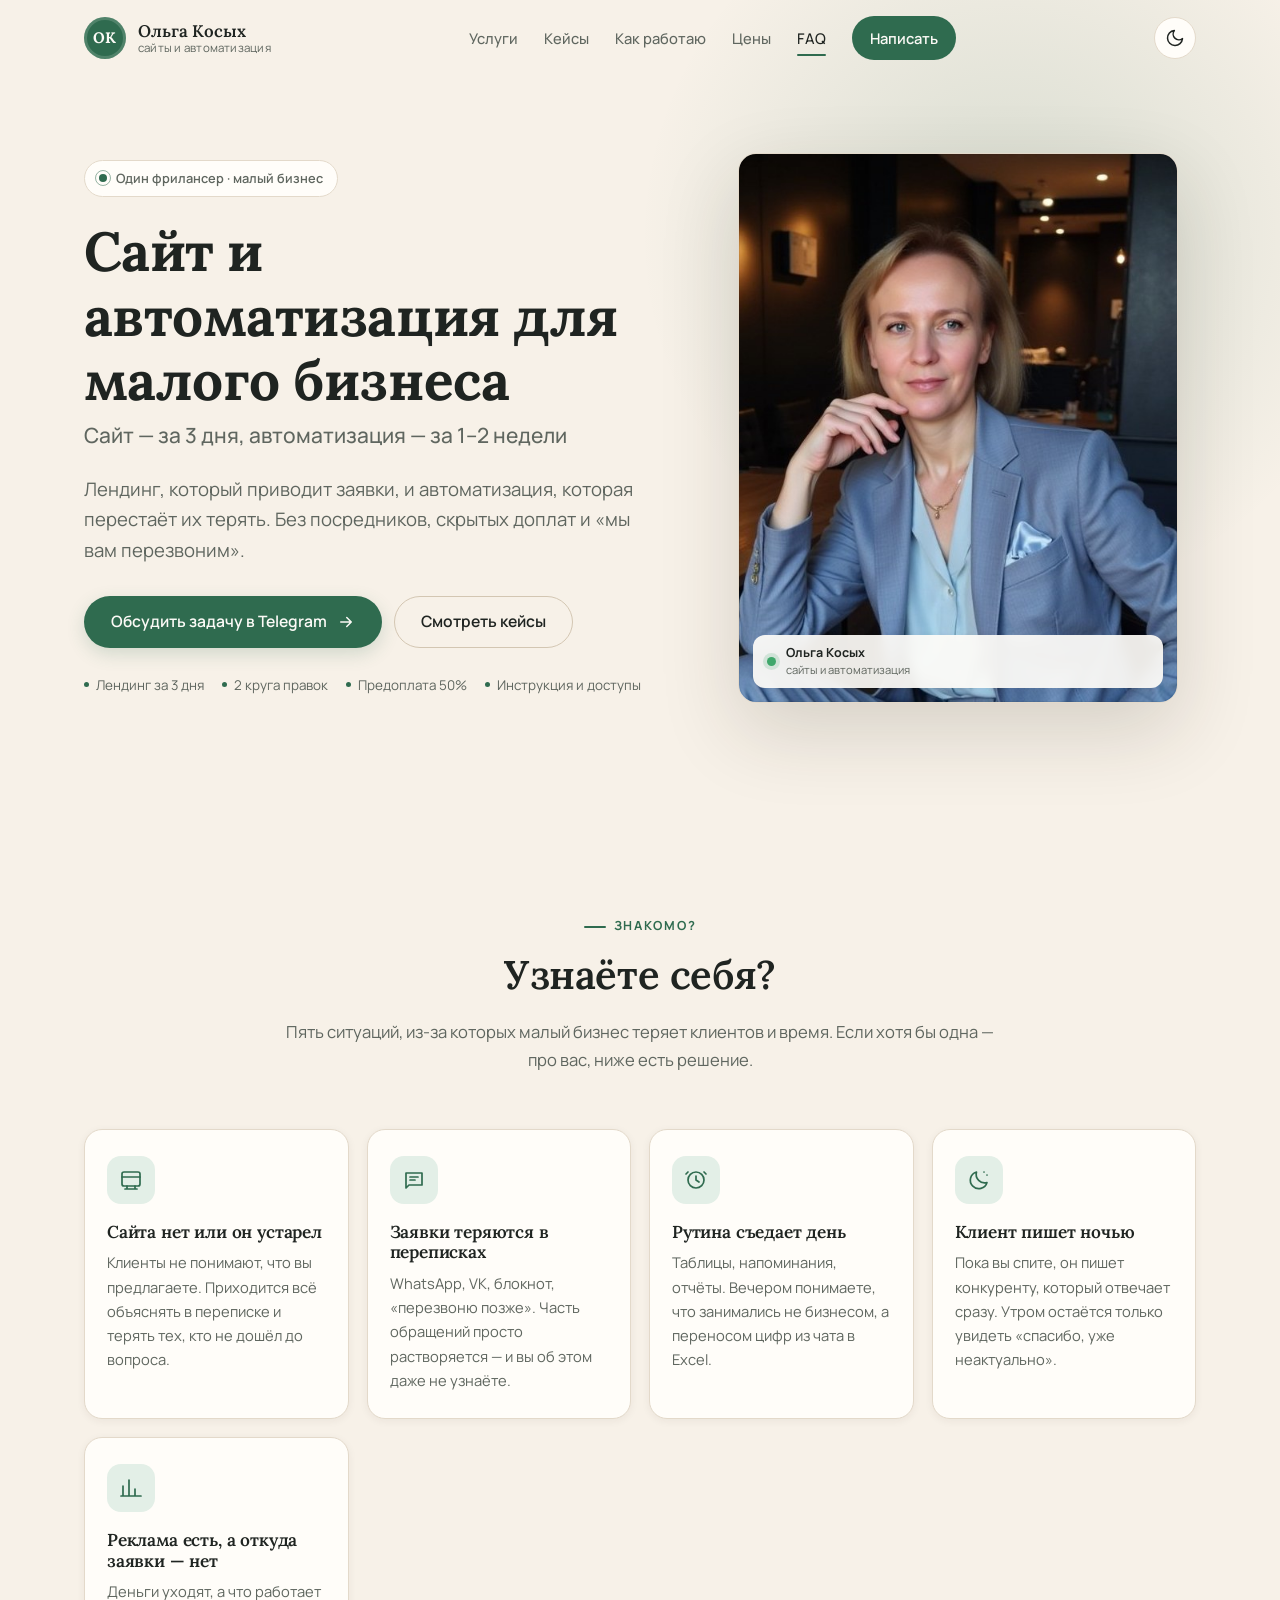
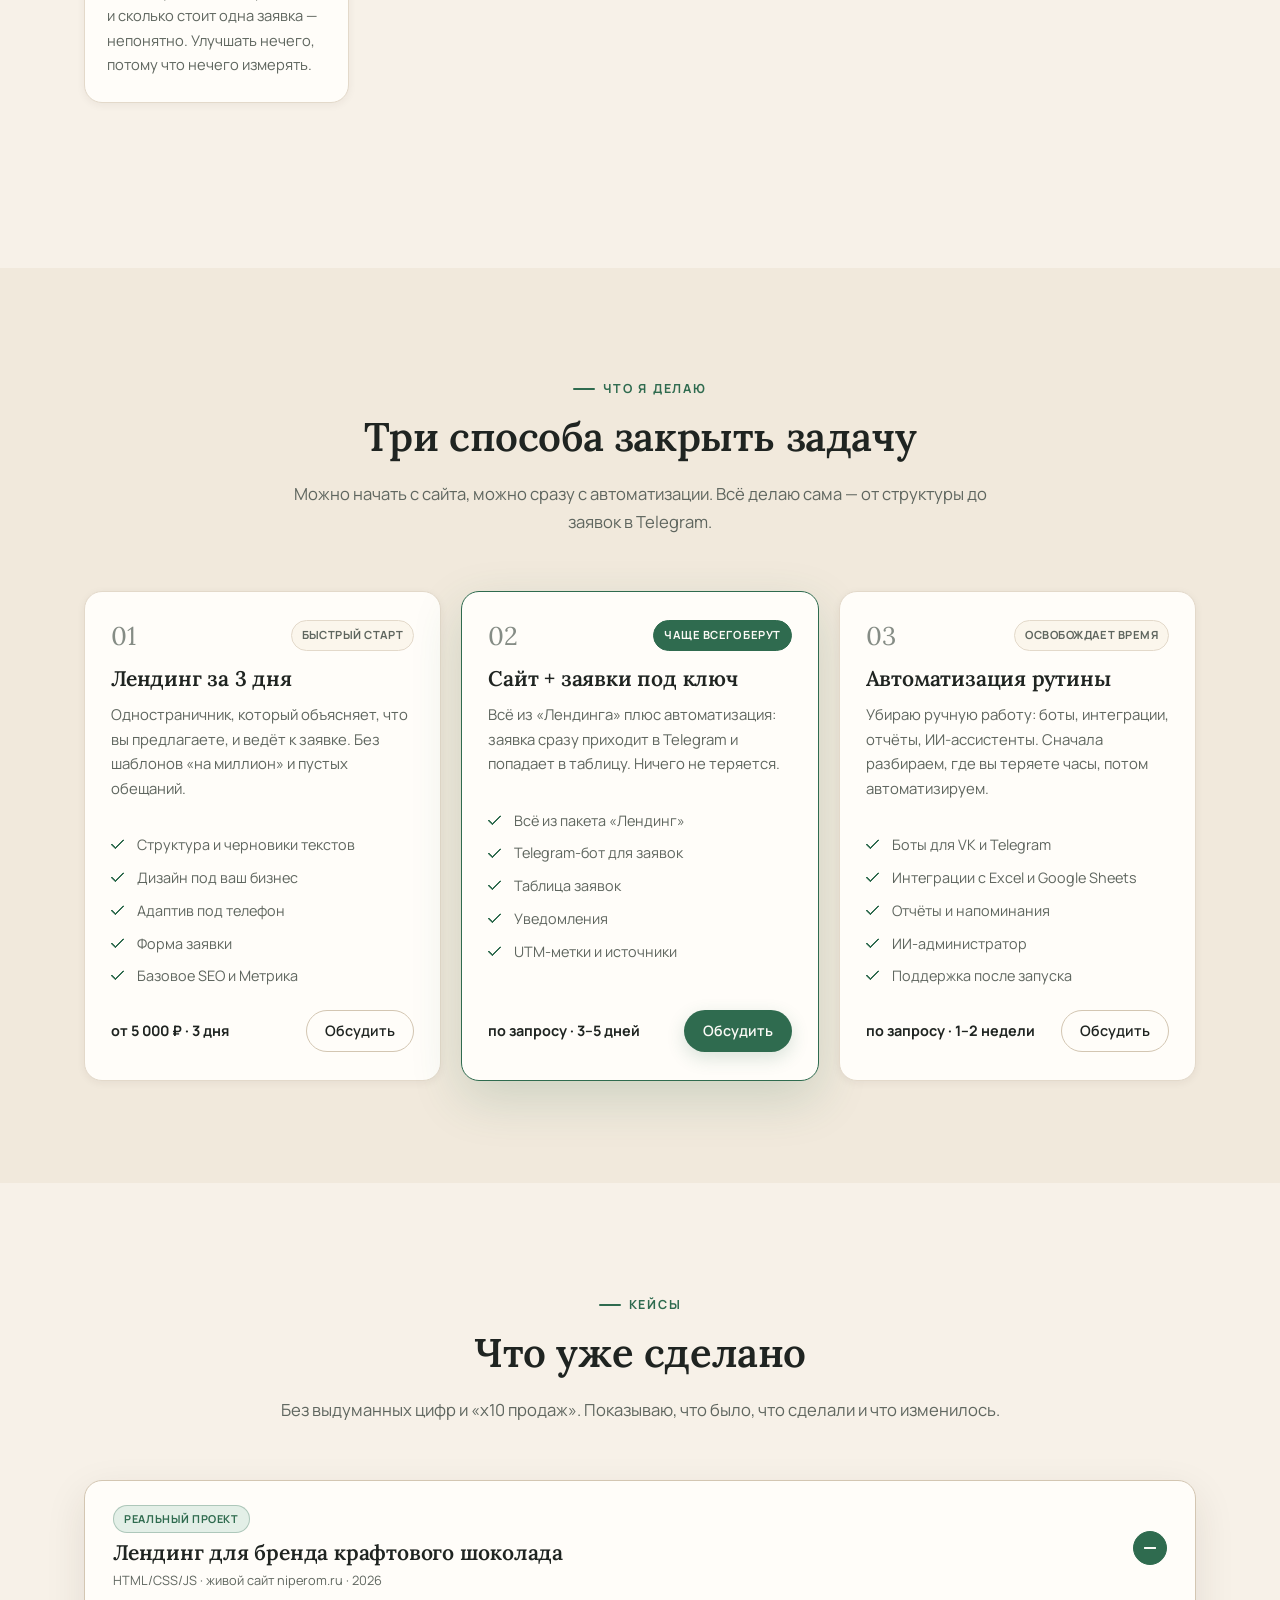
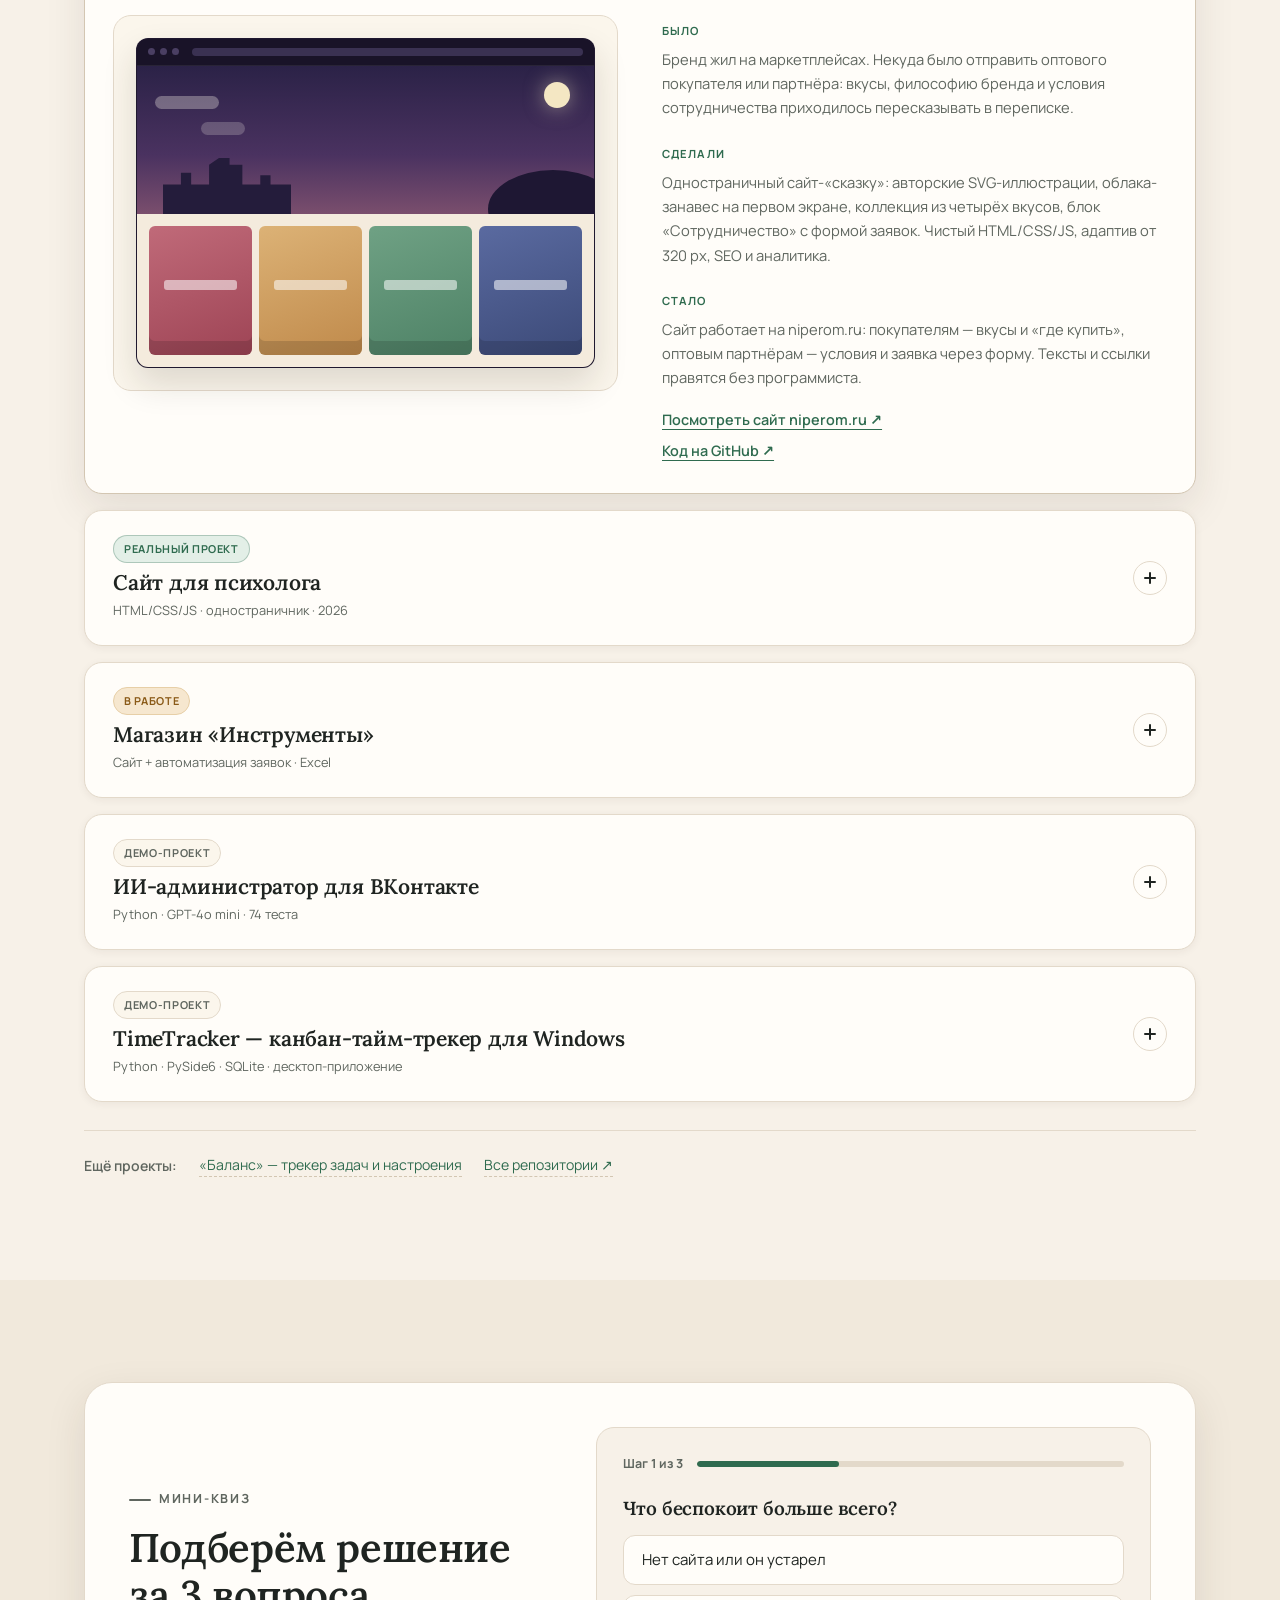
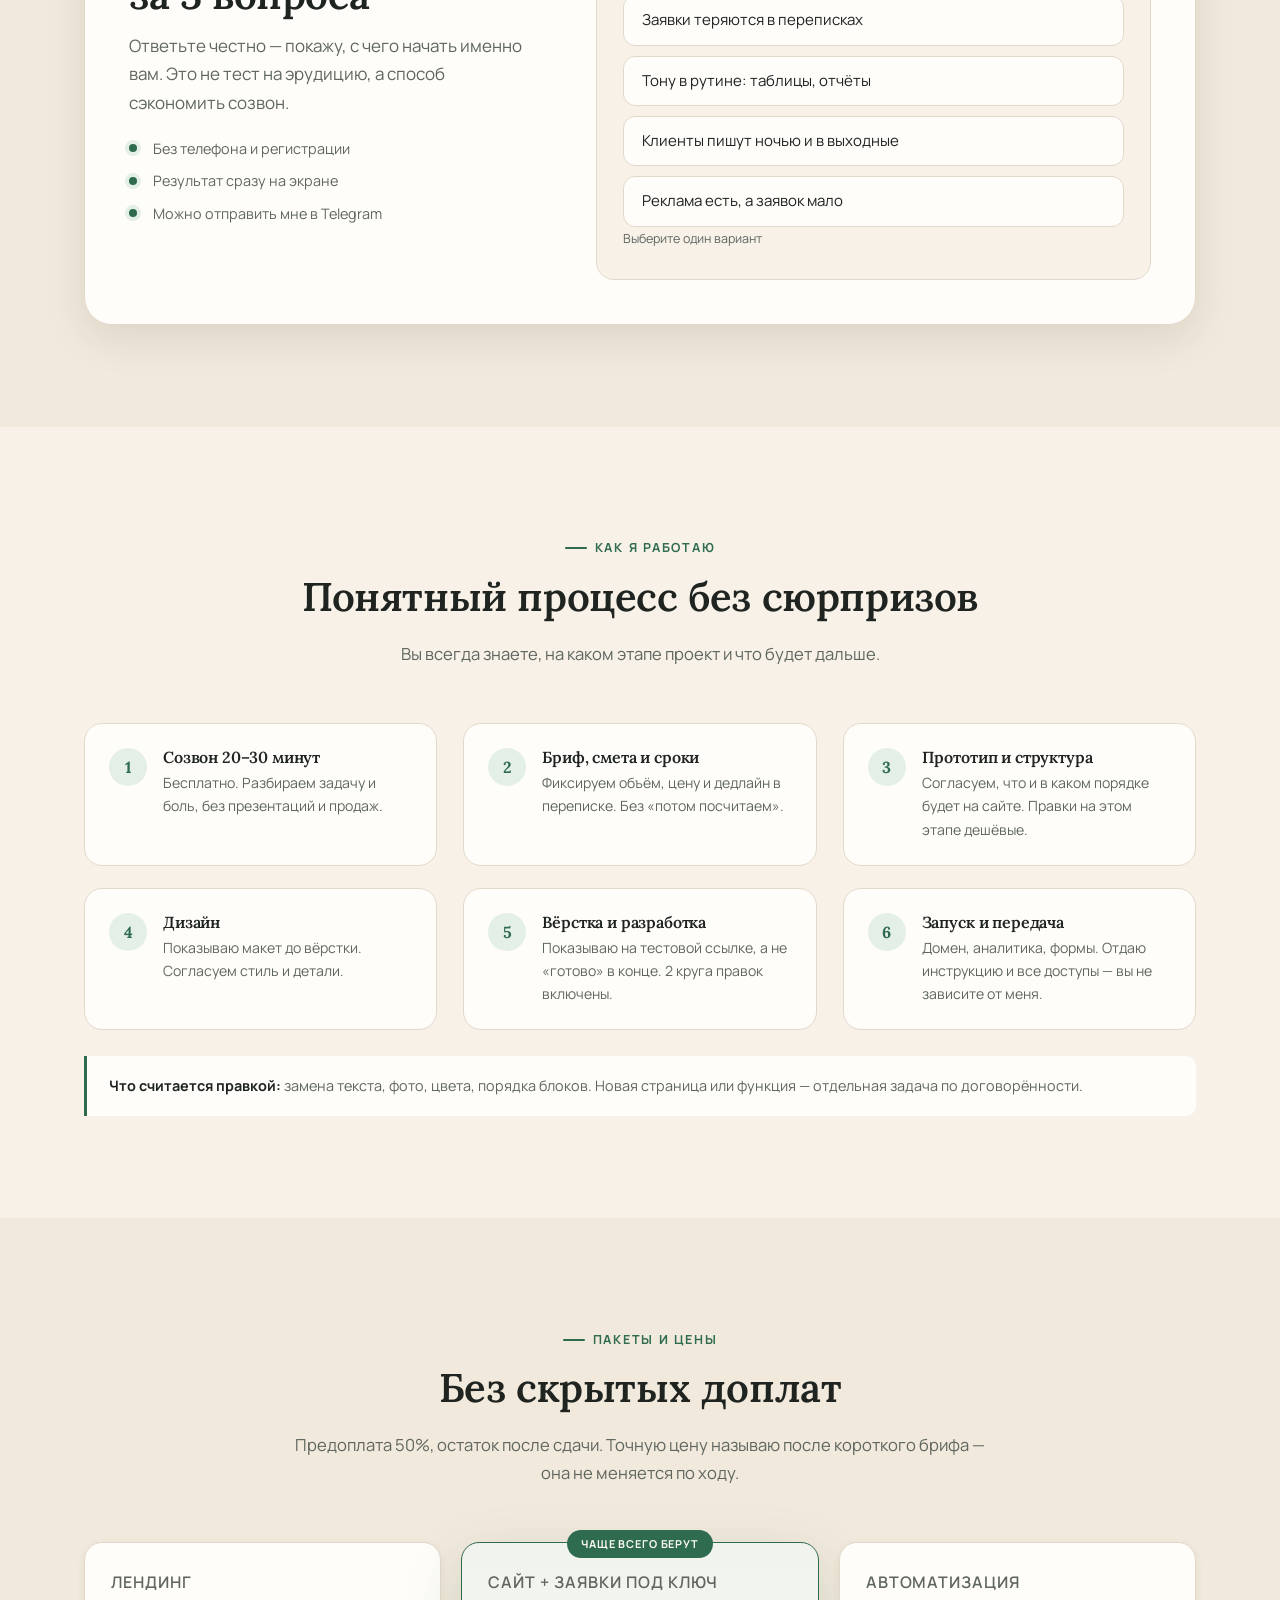
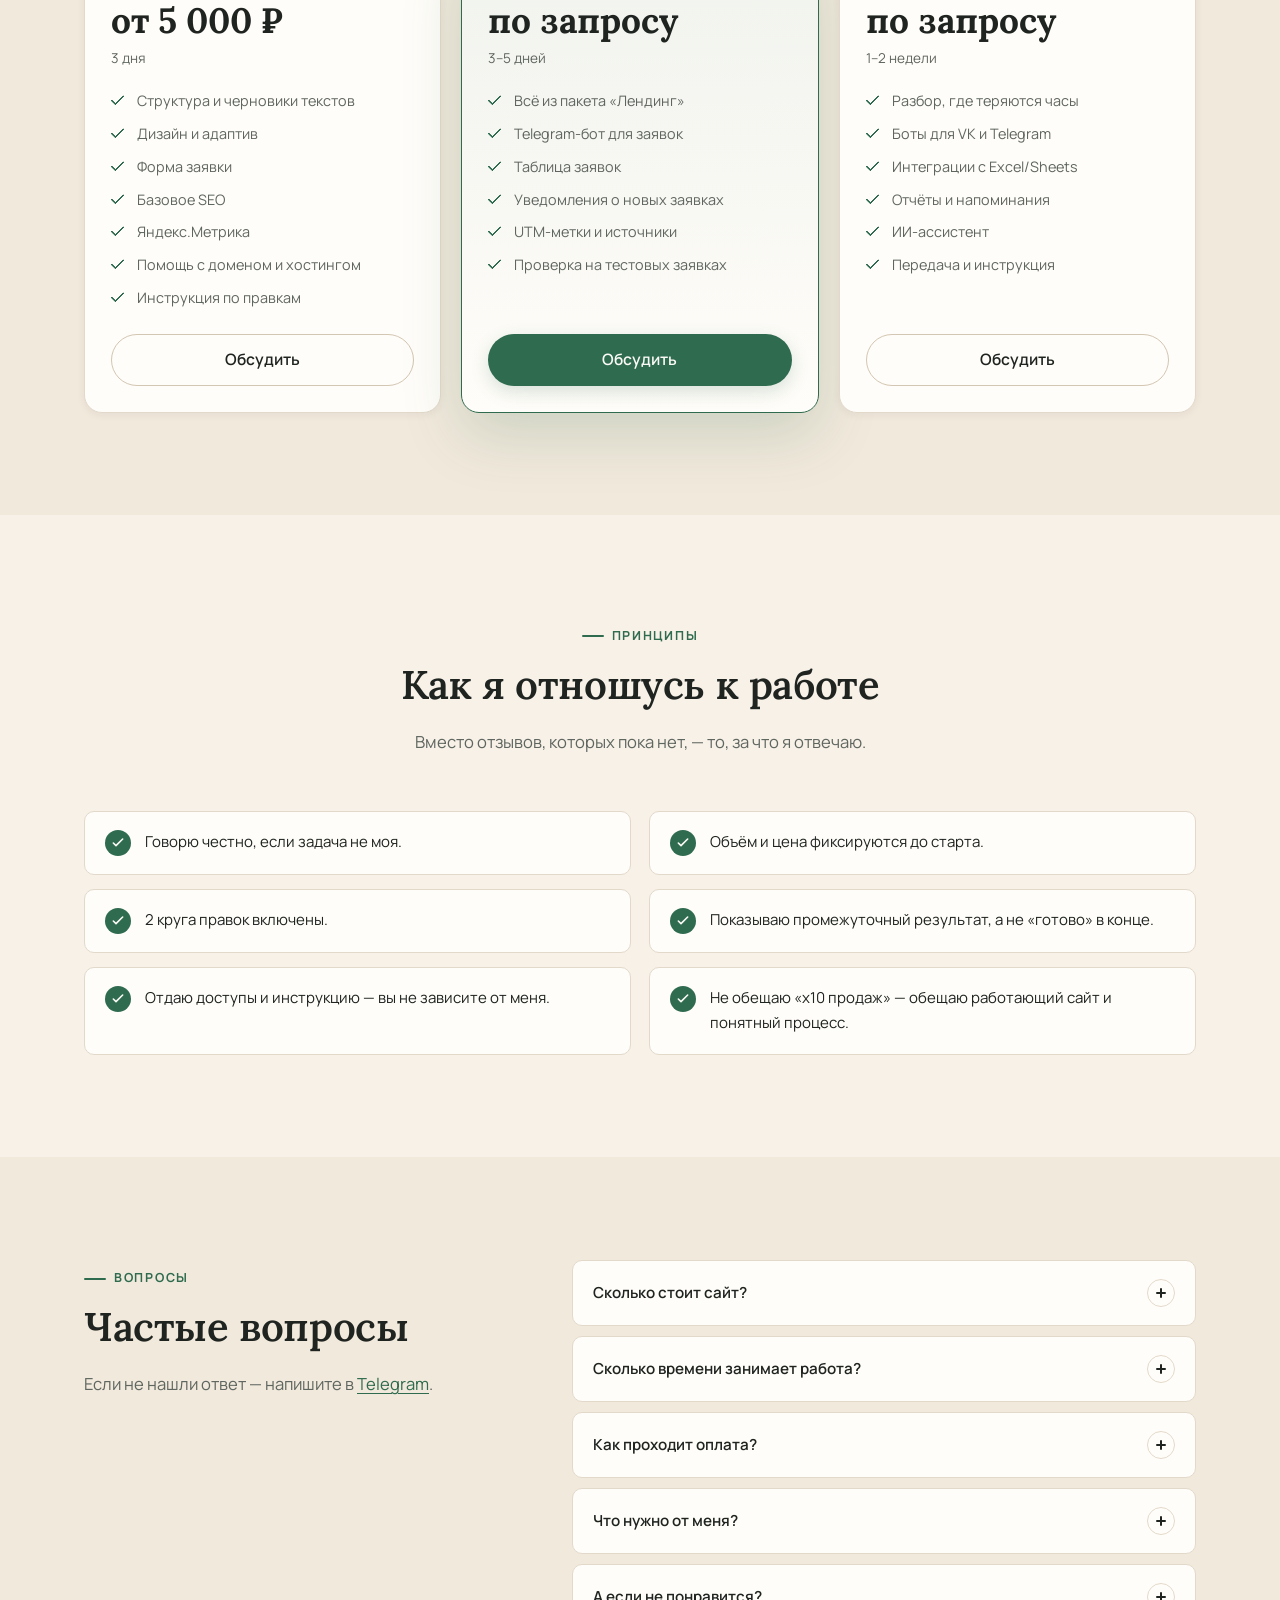
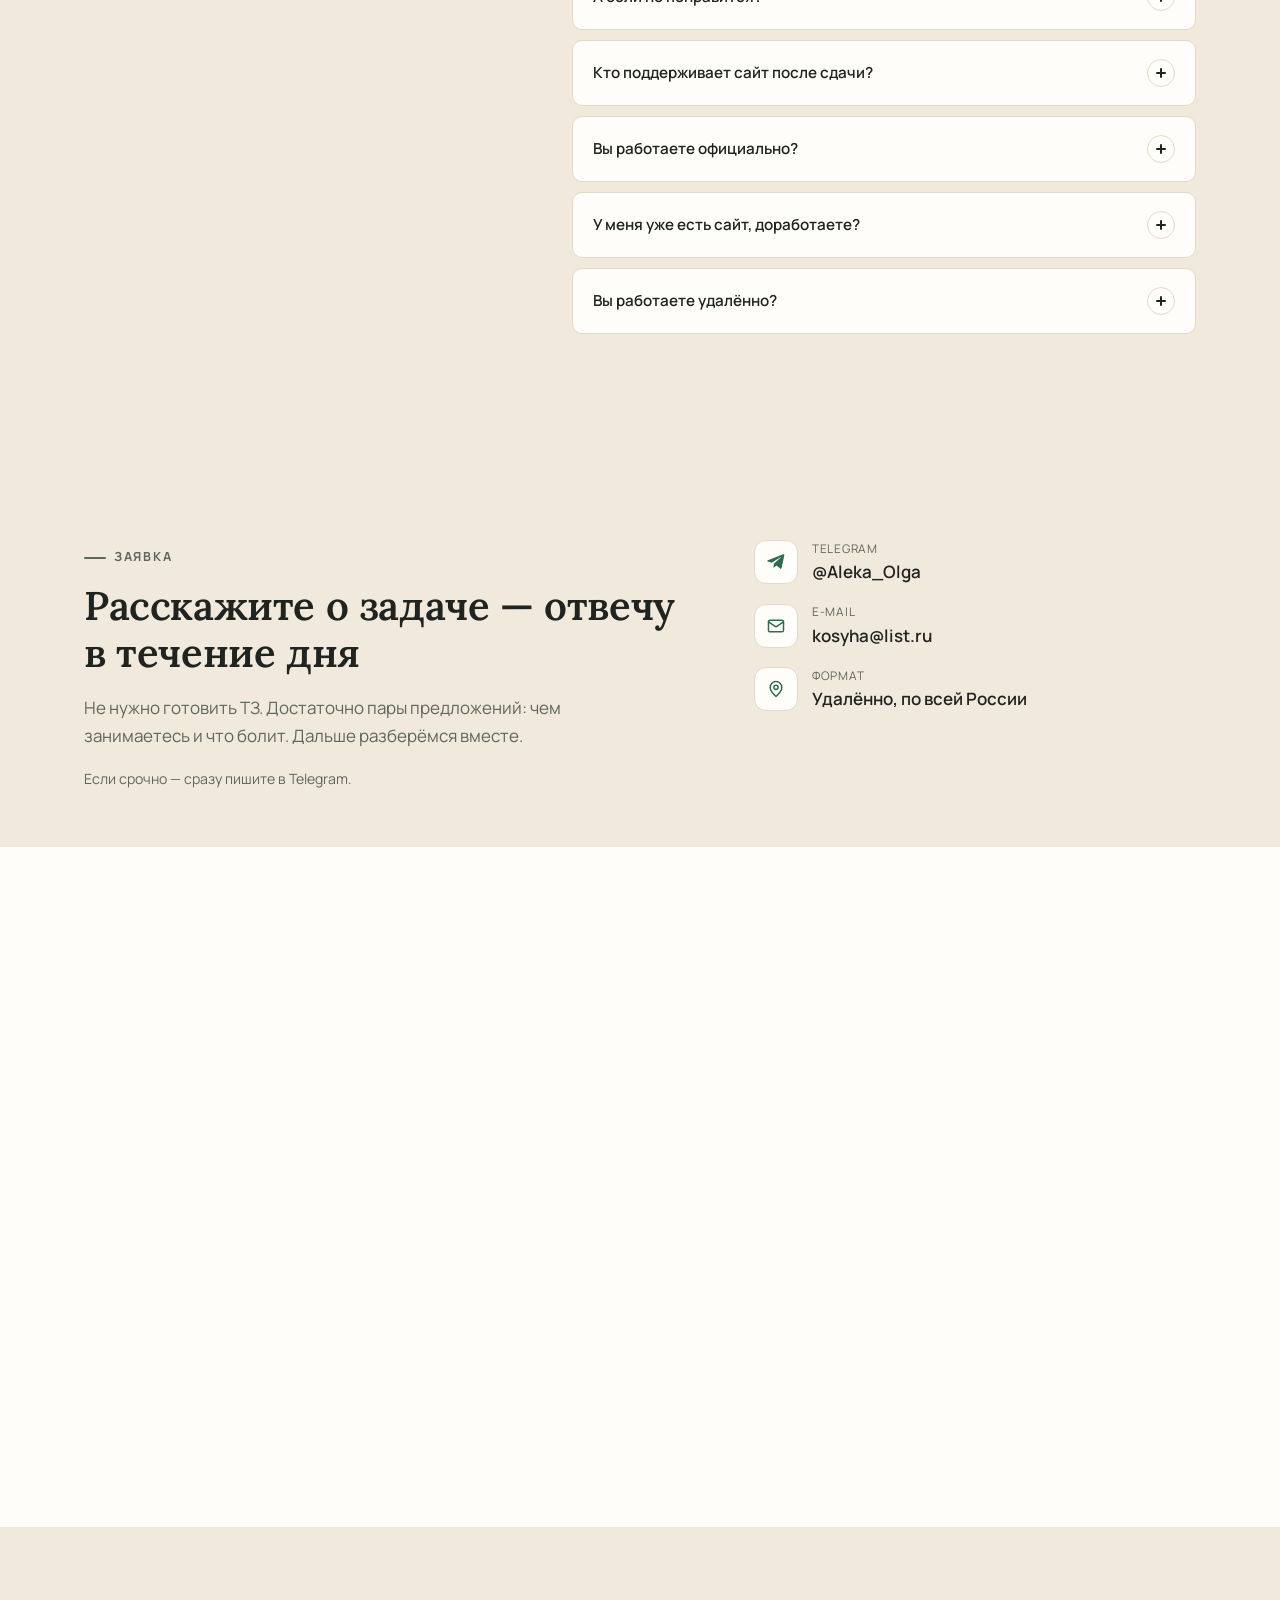
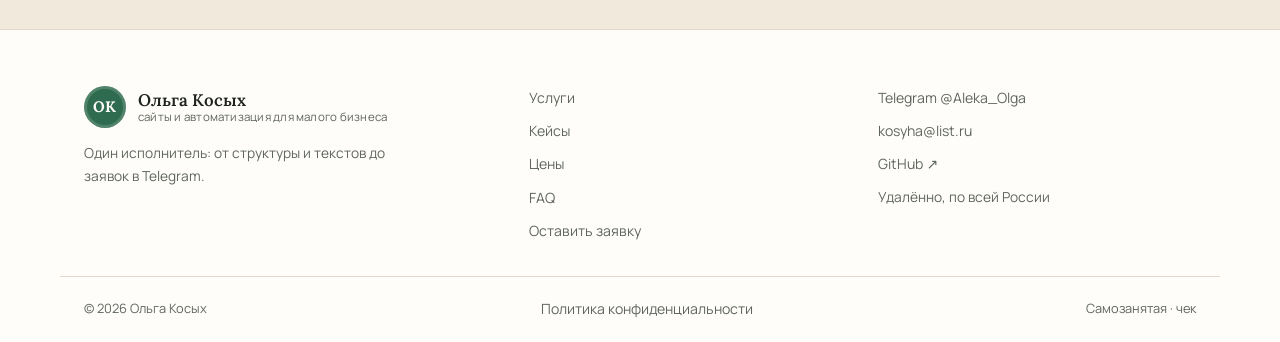
==== commit b844e943: "Убрано повторение про срок ответа в контактах" ====
--- a/index.html
+++ b/index.html
@@ -791,7 +791,7 @@
         <p class="eyebrow">Заявка</p>
         <h2>Расскажите о задаче — отвечу в течение дня</h2>
         <p>Не нужно готовить ТЗ. Достаточно пары предложений: чем занимаетесь и что болит. Дальше разберёмся вместе.</p>
-        <p class="contact-note">Отвечаю в течение дня. Если срочно — сразу пишите в Telegram.</p>
+        <p class="contact-note">Если срочно — сразу пишите в Telegram.</p>
       </div>
 
       <ul class="contact-list">
